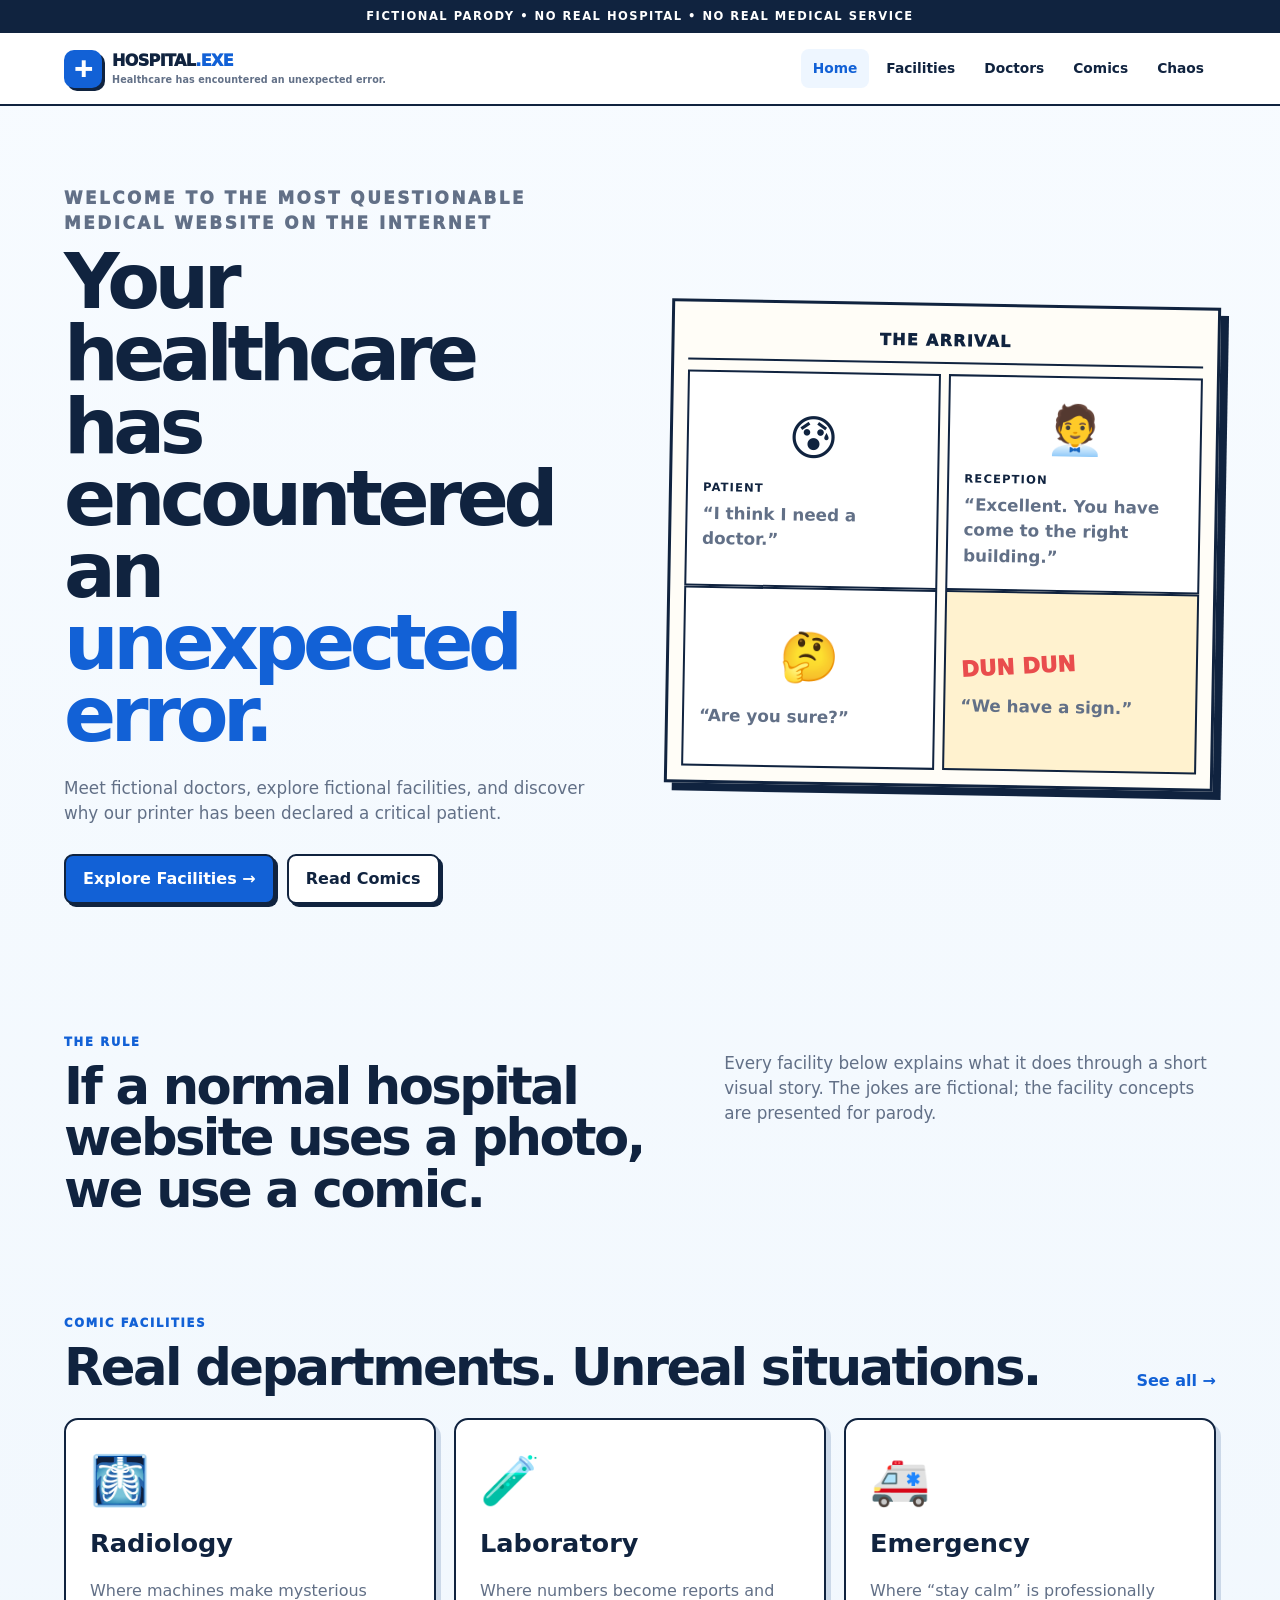
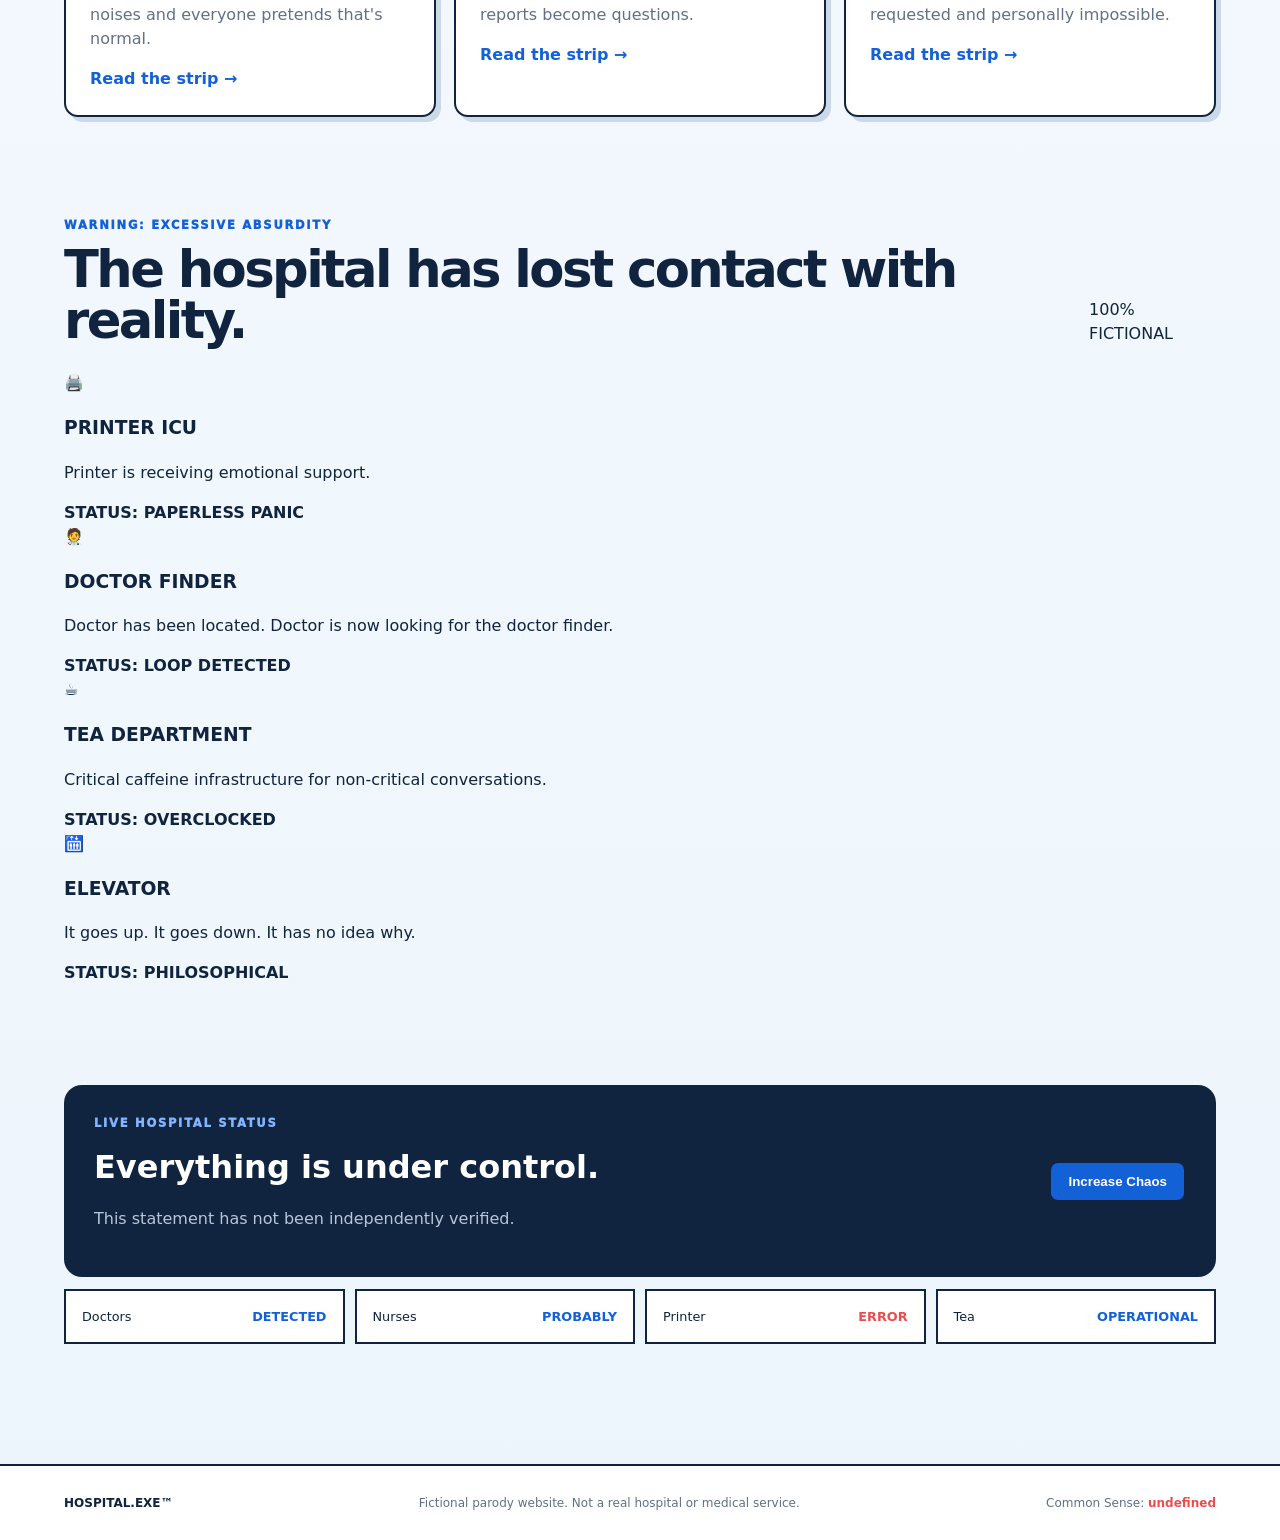
==== index.html @ ff02ebd9 "Make homepage more absurd" ====
<!doctype html>
<html lang="en">
<head>
  <meta charset="utf-8">
  <meta name="viewport" content="width=device-width,initial-scale=1">
  <title>HOSPITAL.EXE™ — Fictional Parody Hospital</title>
  <meta name="description" content="A fictional static hospital parody where facilities are explained through comic strips.">
  <link rel="stylesheet" href="css/style.css">
</head>
<body>
  <div class="top-alert">FICTIONAL PARODY • NO REAL HOSPITAL • NO REAL MEDICAL SERVICE</div>
  <header class="site-header">
    <a class="brand" href="index.html"><span class="brand-mark">+</span><span>HOSPITAL<span class="exe">.EXE</span><small>Healthcare has encountered an unexpected error.</small></span></a>
    <button class="menu-toggle" aria-label="Open menu">☰</button>
    <nav>
      <a class="active" href="index.html">Home</a>
      <a href="facilities.html">Facilities</a>
      <a href="doctors.html">Doctors</a>
      <a href="comics.html">Comics</a>
      <a href="#chaos">Chaos</a>
    </nav>
  </header>

  <main>
    <section class="hero">
      <div class="hero-copy">
        <p class="eyebrow">WELCOME TO THE MOST QUESTIONABLE MEDICAL WEBSITE ON THE INTERNET</p>
        <h1>Your healthcare has encountered an <em>unexpected error.</em></h1>
        <p>Meet fictional doctors, explore fictional facilities, and discover why our printer has been declared a critical patient.</p>
        <div class="hero-actions">
          <a class="button primary" href="facilities.html">Explore Facilities →</a>
          <a class="button" href="comics.html">Read Comics</a>
        </div>
      </div>
      <div class="hero-comic comic-paper">
        <div class="comic-caption">THE ARRIVAL</div>
        <div class="panel-row">
          <div class="panel"><div class="character patient">😰</div><strong>PATIENT</strong><p>“I think I need a doctor.”</p></div>
          <div class="panel"><div class="character receptionist">🧑‍💼</div><strong>RECEPTION</strong><p>“Excellent. You have come to the right building.”</p></div>
        </div>
        <div class="panel-row">
          <div class="panel"><div class="character patient">🤔</div><p>“Are you sure?”</p></div>
          <div class="panel punch"><div class="sound">DUN DUN</div><p>“We have a sign.”</p></div>
        </div>
      </div>
    </section>

    <section class="section intro">
      <div><p class="eyebrow">THE RULE</p><h2>If a normal hospital website uses a photo, we use a comic.</h2></div>
      <p>Every facility below explains what it does through a short visual story. The jokes are fictional; the facility concepts are presented for parody.</p>
    </section>

    <section class="section" id="facilities-preview">
      <div class="section-head"><div><p class="eyebrow">COMIC FACILITIES</p><h2>Real departments. Unreal situations.</h2></div><a href="facilities.html" class="text-link">See all →</a></div>
      <div class="card-grid">
        <a class="facility-card" href="facilities.html#radiology"><span class="facility-icon">🩻</span><h3>Radiology</h3><p>Where machines make mysterious noises and everyone pretends that's normal.</p><span class="mini-link">Read the strip →</span></a>
        <a class="facility-card" href="facilities.html#lab"><span class="facility-icon">🧪</span><h3>Laboratory</h3><p>Where numbers become reports and reports become questions.</p><span class="mini-link">Read the strip →</span></a>
        <a class="facility-card" href="facilities.html#emergency"><span class="facility-icon">🚑</span><h3>Emergency</h3><p>Where “stay calm” is professionally requested and personally impossible.</p><span class="mini-link">Read the strip →</span></a>
      </div>
    </section>

    <section class="section absurd-zone"><div class="section-head"><div><p class="eyebrow">WARNING: EXCESSIVE ABSURDITY</p><h2>The hospital has lost contact with reality.</h2></div><span class="sticker">100% FICTIONAL</span></div><div class="absurd-grid"><div class="absurd-card"><span class="giant">🖨️</span><h3>PRINTER ICU</h3><p>Printer is receiving emotional support.</p><b>STATUS: PAPERLESS PANIC</b></div><div class="absurd-card tilt"><span class="giant">🧑‍⚕️</span><h3>DOCTOR FINDER</h3><p>Doctor has been located. Doctor is now looking for the doctor finder.</p><b>STATUS: LOOP DETECTED</b></div><div class="absurd-card"><span class="giant">☕</span><h3>TEA DEPARTMENT</h3><p>Critical caffeine infrastructure for non-critical conversations.</p><b>STATUS: OVERCLOCKED</b></div><div class="absurd-card tilt"><span class="giant">🛗</span><h3>ELEVATOR</h3><p>It goes up. It goes down. It has no idea why.</p><b>STATUS: PHILOSOPHICAL</b></div></div></section><section class="section chaos-section" id="chaos">
      <div class="chaos-box">
        <div><p class="eyebrow">LIVE HOSPITAL STATUS</p><h2 id="status-title">Everything is under control.</h2><p id="status-message">This statement has not been independently verified.</p></div>
        <button class="button primary" id="chaos-button">Increase Chaos</button>
      </div>
      <div class="status-grid">
        <div><span>Doctors</span><b>DETECTED</b></div><div><span>Nurses</span><b>PROBABLY</b></div><div><span>Printer</span><b class="danger">ERROR</b></div><div><span>Tea</span><b>OPERATIONAL</b></div>
      </div>
    </section>
  </main>

  <footer><strong>HOSPITAL.EXE™</strong><span>Fictional parody website. Not a real hospital or medical service.</span><span>Common Sense: <b>undefined</b></span></footer>
  <script src="js/app.js"></script>
</body>
</html>
---- css/style.css ----
:root{--ink:#10233f;--blue:#1261d6;--pale:#eef6ff;--paper:#fffdf7;--red:#e94d4d;--line:#10233f;--muted:#627087;--shadow:8px 8px 0 #10233f}*{box-sizing:border-box}html{scroll-behavior:smooth}body{margin:0;color:var(--ink);font-family:Inter,ui-sans-serif,system-ui,-apple-system,BlinkMacSystemFont,"Segoe UI",sans-serif;background:linear-gradient(180deg,#f7fbff,#edf5fc);line-height:1.5}.top-alert{background:#10233f;color:#fff;text-align:center;padding:8px;font-size:.72rem;letter-spacing:.13em;font-weight:800}.site-header{position:sticky;top:0;z-index:20;display:flex;align-items:center;justify-content:space-between;gap:24px;padding:16px 5vw;background:rgba(255,255,255,.94);backdrop-filter:blur(14px);border-bottom:2px solid var(--line)}.brand{display:flex;gap:10px;align-items:center;color:inherit;text-decoration:none;font-weight:950;letter-spacing:-.04em}.brand-mark{display:grid;place-items:center;width:38px;height:38px;border-radius:10px;background:var(--blue);color:white;font-size:25px;box-shadow:3px 3px 0 var(--ink)}.brand .exe{color:var(--blue)}.brand small{display:block;color:var(--muted);font-size:.6rem;letter-spacing:.01em;font-weight:700}.site-header nav{display:flex;gap:5px}.site-header nav a{color:var(--ink);text-decoration:none;padding:9px 12px;border-radius:8px;font-size:.86rem;font-weight:800}.site-header nav a:hover,.site-header nav a.active{background:var(--pale);color:var(--blue)}.menu-toggle{display:none;background:none;border:0;font-size:24px}.hero,.section,.page-hero{width:min(1160px,90%);margin:auto}.hero{min-height:650px;display:grid;grid-template-columns:1fr 1fr;gap:55px;align-items:center;padding:80px 0}.eyebrow{margin:0 0 10px;color:var(--blue);font-size:.72rem;letter-spacing:.15em;font-weight:950}.hero h1,.page-hero h1{font-size:clamp(3rem,6vw,6rem);line-height:.94;letter-spacing:-.07em;margin:0 0 24px}.hero h1 em,.page-hero h1 em{font-style:normal;color:var(--blue)}.hero p,.page-hero>p{color:var(--muted);max-width:650px;font-size:1.05rem}.hero-actions{display:flex;gap:12px;flex-wrap:wrap;margin-top:28px}.button{display:inline-flex;align-items:center;justify-content:center;border:2px solid var(--line);background:#fff;color:var(--ink);text-decoration:none;padding:11px 17px;border-radius:9px;font-weight:900;cursor:pointer;box-shadow:3px 3px 0 var(--ink);transition:.15s}.button:hover{transform:translate(2px,2px);box-shadow:1px 1px 0 var(--ink)}.button.primary{background:var(--blue);color:#fff}.comic-paper{background:var(--paper);border:3px solid var(--line);padding:14px;box-shadow:var(--shadow);transform:rotate(1deg)}.comic-caption,.comic-title{font-weight:950;letter-spacing:.08em;text-transform:uppercase;text-align:center;padding:9px;border-bottom:2px solid var(--line);margin-bottom:10px}.panel-row,.comic-grid{display:grid;gap:8px}.panel-row{grid-template-columns:1fr 1fr}.comic-grid.four{grid-template-columns:repeat(4,1fr)}.panel{position:relative;min-height:180px;padding:15px;background:#fff;border:2px solid var(--line);display:flex;flex-direction:column;justify-content:center}.panel-no{position:absolute;top:6px;right:7px;font-size:.65rem;font-weight:900;color:var(--muted)}.panel .character{font-size:3rem;text-align:center;margin-bottom:7px}.panel strong{font-size:.72rem;letter-spacing:.1em}.panel p{margin:5px 0;font-weight:750}.panel.punch{background:#fff2cf}.sound{font-weight:1000;font-size:1.35rem;color:var(--red);transform:rotate(-4deg);margin:10px 0}.speech{margin-top:9px;padding:7px 10px;border:2px solid var(--line);border-radius:50%;background:#fff;font-weight:900}.intro{display:grid;grid-template-columns:1.2fr 1fr;gap:70px;padding:70px 0}.intro h2,.section-head h2{font-size:clamp(2rem,4vw,3.7rem);line-height:1;letter-spacing:-.05em;margin:0}.intro>p{color:var(--muted);font-size:1.05rem}.section{padding:50px 0}.section-head{display:flex;justify-content:space-between;align-items:end;margin-bottom:25px}.text-link,.mini-link{color:var(--blue);font-weight:900;text-decoration:none}.card-grid,.doctor-grid,.archive-grid{display:grid;grid-template-columns:repeat(3,1fr);gap:18px}.facility-card,.doctor-card,.archive-card{display:block;text-decoration:none;color:inherit;background:#fff;border:2px solid var(--line);border-radius:14px;padding:24px;box-shadow:5px 5px 0 #cbd8e8;transition:.2s}.facility-card:hover,.doctor-card:hover,.archive-card:hover{transform:translateY(-5px);box-shadow:7px 8px 0 #cbd8e8}.facility-icon{font-size:3rem}.facility-card h3{font-size:1.6rem;margin:8px 0}.facility-card p{color:var(--muted)}.chaos-section{padding-bottom:90px}.chaos-box{display:flex;justify-content:space-between;gap:20px;align-items:center;background:#10233f;color:#fff;border-radius:18px;padding:30px}.chaos-box .eyebrow{color:#82b4ff}.chaos-box h2{margin:0;font-size:2rem}.chaos-box p{color:#b7c6da}.status-grid{display:grid;grid-template-columns:repeat(4,1fr);margin-top:12px;gap:10px}.status-grid div{padding:16px;background:#fff;border:2px solid var(--line);display:flex;justify-content:space-between;gap:10px;font-size:.8rem}.status-grid b{color:var(--blue)}.status-grid .danger{color:var(--red)}.page-hero{padding:100px 0 70px}.comic-list{padding-top:0}.facility-strip{margin-bottom:75px}.strip-heading{display:flex;gap:18px;align-items:start;margin-bottom:18px}.strip-heading>span{font-size:3rem}.strip-heading h2{margin:0;font-size:2.5rem;letter-spacing:-.05em}.strip-heading p:last-child{color:var(--muted);margin-top:5px}.facility-note{margin-top:14px;color:var(--muted);font-size:.9rem}.facility-note span{color:var(--red);font-weight:900}.doctor-head{display:flex;gap:15px;align-items:center}.doctor-avatar{font-size:3.2rem}.doctor-card h2{margin:0}.doctor-card .doctor-head p:last-child{color:var(--muted);margin:3px 0}.mini-comic{margin:20px 0;padding:12px;background:var(--paper);border:2px solid var(--line);display:grid;gap:5px;font-size:.82rem}.mini-comic div{padding:8px;border-bottom:1px solid #ccd6e3}.mini-comic div:last-child{border:0;background:#fff2cf}.archive-card>span{font-weight:950;color:var(--blue)}.archive-card h2{margin:4px 0}.archive-card>p{color:var(--muted)}.mini-strip{background:var(--paper);border:2px solid var(--line);padding:14px;font-size:.82rem}.archive-card{display:block}.archive-grid{grid-template-columns:repeat(2,1fr)}footer{margin-top:30px;padding:28px 5vw;border-top:2px solid var(--line);display:flex;justify-content:space-between;gap:15px;flex-wrap:wrap;font-size:.75rem;color:var(--muted);background:#fff}footer strong{color:var(--ink)}footer b{color:var(--red)}@media(max-width:850px){.site-header nav{display:none}.menu-toggle{display:block}.site-header nav.open{display:flex;position:absolute;top:73px;left:0;right:0;background:#fff;padding:12px 5vw;border-bottom:2px solid var(--line);flex-direction:column}.hero{grid-template-columns:1fr;padding:55px 0}.hero-comic{order:-1}.intro{grid-template-columns:1fr;gap:20px}.card-grid,.doctor-grid{grid-template-columns:1fr}.comic-grid.four{grid-template-columns:1fr 1fr}.page-hero{padding:65px 0 45px}.chaos-box{flex-direction:column;align-items:flex-start}.status-grid{grid-template-columns:1fr 1fr}}@media(max-width:520px){.comic-grid.four,.panel-row,.archive-grid{grid-template-columns:1fr}.hero h1,.page-hero h1{font-size:3.1rem}.site-header{padding:12px 5vw}.brand small{display:none}.panel{min-height:145px}.status-grid{grid-template-columns:1fr}footer{flex-direction:column}}
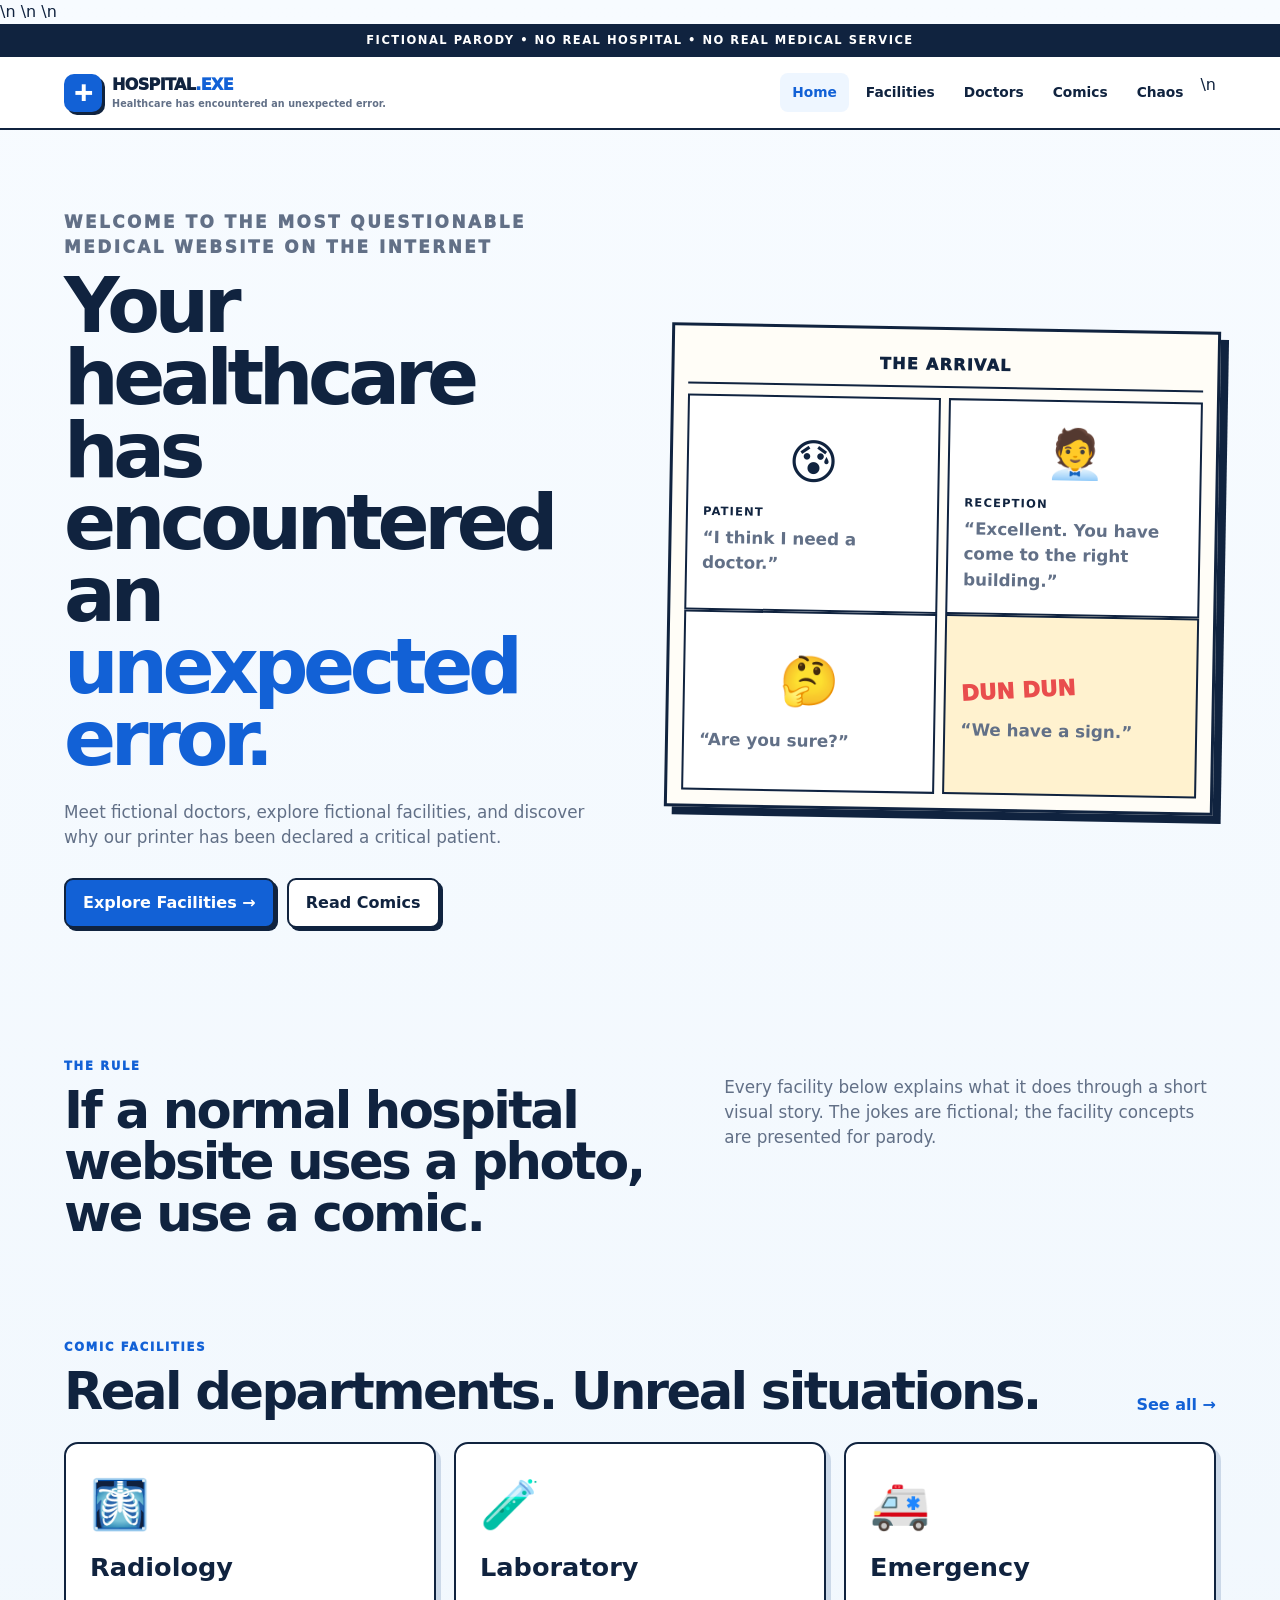
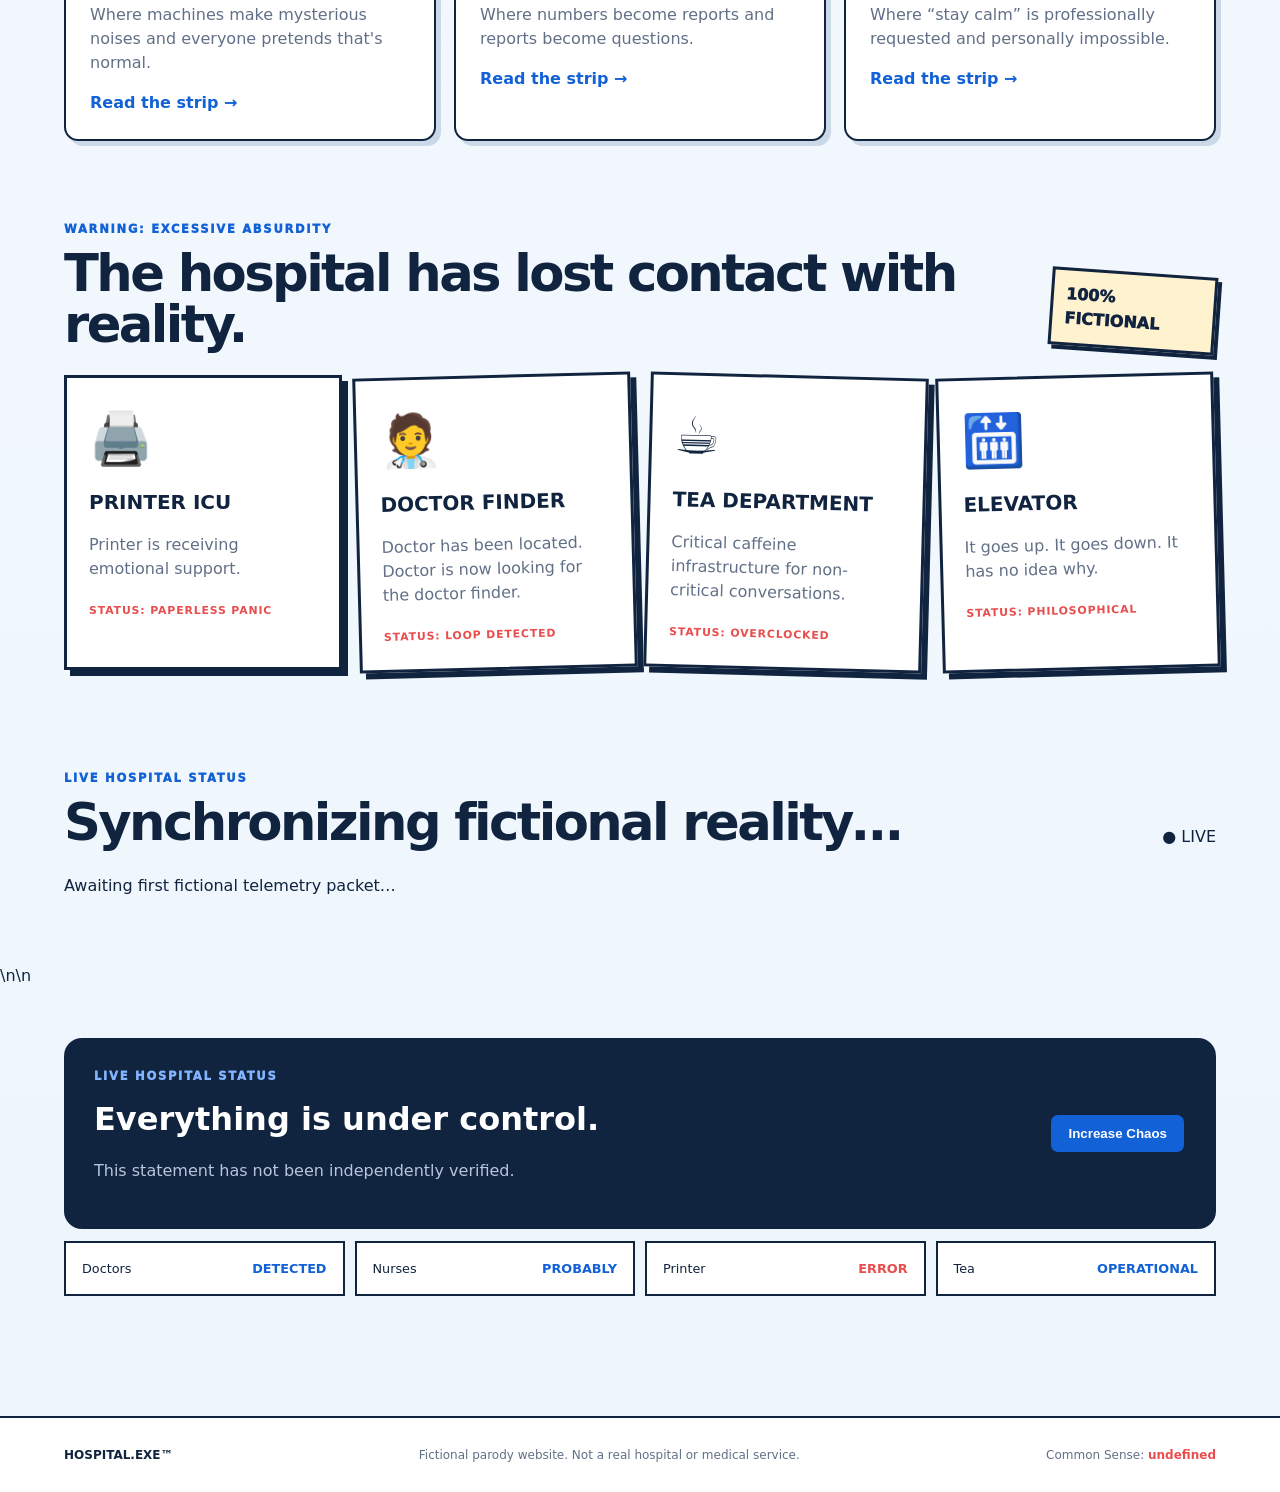
==== commit c1cb42a3: "Add live status dashboard and PWA install support" ====
--- a/index.html
+++ b/index.html
@@ -4,7 +4,7 @@
   <meta charset="utf-8">
   <meta name="viewport" content="width=device-width,initial-scale=1">
   <title>HOSPITAL.EXE™ — Fictional Parody Hospital</title>
-  <meta name="description" content="A fictional static hospital parody where facilities are explained through comic strips.">
+  <meta name="description" content="HOSPITAL.EXE™ — fictional parody hospital command center.">\n  <meta name="theme-color" content="#111111">\n  <link rel="manifest" href="manifest.webmanifest">\n  <link rel="apple-touch-icon" href="assets/icons/icon-192.png">
   <link rel="stylesheet" href="css/style.css">
 </head>
 <body>
@@ -17,7 +17,7 @@
       <a href="facilities.html">Facilities</a>
       <a href="doctors.html">Doctors</a>
       <a href="comics.html">Comics</a>
-      <a href="#chaos">Chaos</a>
+      <a href="#chaos">Chaos</a>\n      <button class="install-app" id="install-app" hidden>⬇ Install HOSPITAL.EXE</button>
     </nav>
   </header>
 
@@ -59,7 +59,7 @@
       </div>
     </section>
 
-    <section class="section absurd-zone"><div class="section-head"><div><p class="eyebrow">WARNING: EXCESSIVE ABSURDITY</p><h2>The hospital has lost contact with reality.</h2></div><span class="sticker">100% FICTIONAL</span></div><div class="absurd-grid"><div class="absurd-card"><span class="giant">🖨️</span><h3>PRINTER ICU</h3><p>Printer is receiving emotional support.</p><b>STATUS: PAPERLESS PANIC</b></div><div class="absurd-card tilt"><span class="giant">🧑‍⚕️</span><h3>DOCTOR FINDER</h3><p>Doctor has been located. Doctor is now looking for the doctor finder.</p><b>STATUS: LOOP DETECTED</b></div><div class="absurd-card"><span class="giant">☕</span><h3>TEA DEPARTMENT</h3><p>Critical caffeine infrastructure for non-critical conversations.</p><b>STATUS: OVERCLOCKED</b></div><div class="absurd-card tilt"><span class="giant">🛗</span><h3>ELEVATOR</h3><p>It goes up. It goes down. It has no idea why.</p><b>STATUS: PHILOSOPHICAL</b></div></div></section><section class="section chaos-section" id="chaos">
+    <section class="section absurd-zone"><div class="section-head"><div><p class="eyebrow">WARNING: EXCESSIVE ABSURDITY</p><h2>The hospital has lost contact with reality.</h2></div><span class="sticker">100% FICTIONAL</span></div><div class="absurd-grid"><div class="absurd-card"><span class="giant">🖨️</span><h3>PRINTER ICU</h3><p>Printer is receiving emotional support.</p><b>STATUS: PAPERLESS PANIC</b></div><div class="absurd-card tilt"><span class="giant">🧑‍⚕️</span><h3>DOCTOR FINDER</h3><p>Doctor has been located. Doctor is now looking for the doctor finder.</p><b>STATUS: LOOP DETECTED</b></div><div class="absurd-card"><span class="giant">☕</span><h3>TEA DEPARTMENT</h3><p>Critical caffeine infrastructure for non-critical conversations.</p><b>STATUS: OVERCLOCKED</b></div><div class="absurd-card tilt"><span class="giant">🛗</span><h3>ELEVATOR</h3><p>It goes up. It goes down. It has no idea why.</p><b>STATUS: PHILOSOPHICAL</b></div></div></section><section class="section live-status" id="live-status"><div class="section-head"><div><p class="eyebrow">LIVE HOSPITAL STATUS</p><h2 id="live-status-title">Synchronizing fictional reality…</h2></div><span class="live-dot">● LIVE</span></div><div class="live-status-grid" id="live-status-grid"></div><p class="status-timestamp" id="status-timestamp">Awaiting first fictional telemetry packet…</p></section>\n\n    <section class="section chaos-section" id="chaos">
       <div class="chaos-box">
         <div><p class="eyebrow">LIVE HOSPITAL STATUS</p><h2 id="status-title">Everything is under control.</h2><p id="status-message">This statement has not been independently verified.</p></div>
         <button class="button primary" id="chaos-button">Increase Chaos</button>
--- a/css/style.css
+++ b/css/style.css
@@ -1 +1,2 @@
-:root{--ink:#10233f;--blue:#1261d6;--pale:#eef6ff;--paper:#fffdf7;--red:#e94d4d;--line:#10233f;--muted:#627087;--shadow:8px 8px 0 #10233f}*{box-sizing:border-box}html{scroll-behavior:smooth}body{margin:0;color:var(--ink);font-family:Inter,ui-sans-serif,system-ui,-apple-system,BlinkMacSystemFont,"Segoe UI",sans-serif;background:linear-gradient(180deg,#f7fbff,#edf5fc);line-height:1.5}.top-alert{background:#10233f;color:#fff;text-align:center;padding:8px;font-size:.72rem;letter-spacing:.13em;font-weight:800}.site-header{position:sticky;top:0;z-index:20;display:flex;align-items:center;justify-content:space-between;gap:24px;padding:16px 5vw;background:rgba(255,255,255,.94);backdrop-filter:blur(14px);border-bottom:2px solid var(--line)}.brand{display:flex;gap:10px;align-items:center;color:inherit;text-decoration:none;font-weight:950;letter-spacing:-.04em}.brand-mark{display:grid;place-items:center;width:38px;height:38px;border-radius:10px;background:var(--blue);color:white;font-size:25px;box-shadow:3px 3px 0 var(--ink)}.brand .exe{color:var(--blue)}.brand small{display:block;color:var(--muted);font-size:.6rem;letter-spacing:.01em;font-weight:700}.site-header nav{display:flex;gap:5px}.site-header nav a{color:var(--ink);text-decoration:none;padding:9px 12px;border-radius:8px;font-size:.86rem;font-weight:800}.site-header nav a:hover,.site-header nav a.active{background:var(--pale);color:var(--blue)}.menu-toggle{display:none;background:none;border:0;font-size:24px}.hero,.section,.page-hero{width:min(1160px,90%);margin:auto}.hero{min-height:650px;display:grid;grid-template-columns:1fr 1fr;gap:55px;align-items:center;padding:80px 0}.eyebrow{margin:0 0 10px;color:var(--blue);font-size:.72rem;letter-spacing:.15em;font-weight:950}.hero h1,.page-hero h1{font-size:clamp(3rem,6vw,6rem);line-height:.94;letter-spacing:-.07em;margin:0 0 24px}.hero h1 em,.page-hero h1 em{font-style:normal;color:var(--blue)}.hero p,.page-hero>p{color:var(--muted);max-width:650px;font-size:1.05rem}.hero-actions{display:flex;gap:12px;flex-wrap:wrap;margin-top:28px}.button{display:inline-flex;align-items:center;justify-content:center;border:2px solid var(--line);background:#fff;color:var(--ink);text-decoration:none;padding:11px 17px;border-radius:9px;font-weight:900;cursor:pointer;box-shadow:3px 3px 0 var(--ink);transition:.15s}.button:hover{transform:translate(2px,2px);box-shadow:1px 1px 0 var(--ink)}.button.primary{background:var(--blue);color:#fff}.comic-paper{background:var(--paper);border:3px solid var(--line);padding:14px;box-shadow:var(--shadow);transform:rotate(1deg)}.comic-caption,.comic-title{font-weight:950;letter-spacing:.08em;text-transform:uppercase;text-align:center;padding:9px;border-bottom:2px solid var(--line);margin-bottom:10px}.panel-row,.comic-grid{display:grid;gap:8px}.panel-row{grid-template-columns:1fr 1fr}.comic-grid.four{grid-template-columns:repeat(4,1fr)}.panel{position:relative;min-height:180px;padding:15px;background:#fff;border:2px solid var(--line);display:flex;flex-direction:column;justify-content:center}.panel-no{position:absolute;top:6px;right:7px;font-size:.65rem;font-weight:900;color:var(--muted)}.panel .character{font-size:3rem;text-align:center;margin-bottom:7px}.panel strong{font-size:.72rem;letter-spacing:.1em}.panel p{margin:5px 0;font-weight:750}.panel.punch{background:#fff2cf}.sound{font-weight:1000;font-size:1.35rem;color:var(--red);transform:rotate(-4deg);margin:10px 0}.speech{margin-top:9px;padding:7px 10px;border:2px solid var(--line);border-radius:50%;background:#fff;font-weight:900}.intro{display:grid;grid-template-columns:1.2fr 1fr;gap:70px;padding:70px 0}.intro h2,.section-head h2{font-size:clamp(2rem,4vw,3.7rem);line-height:1;letter-spacing:-.05em;margin:0}.intro>p{color:var(--muted);font-size:1.05rem}.section{padding:50px 0}.section-head{display:flex;justify-content:space-between;align-items:end;margin-bottom:25px}.text-link,.mini-link{color:var(--blue);font-weight:900;text-decoration:none}.card-grid,.doctor-grid,.archive-grid{display:grid;grid-template-columns:repeat(3,1fr);gap:18px}.facility-card,.doctor-card,.archive-card{display:block;text-decoration:none;color:inherit;background:#fff;border:2px solid var(--line);border-radius:14px;padding:24px;box-shadow:5px 5px 0 #cbd8e8;transition:.2s}.facility-card:hover,.doctor-card:hover,.archive-card:hover{transform:translateY(-5px);box-shadow:7px 8px 0 #cbd8e8}.facility-icon{font-size:3rem}.facility-card h3{font-size:1.6rem;margin:8px 0}.facility-card p{color:var(--muted)}.chaos-section{padding-bottom:90px}.chaos-box{display:flex;justify-content:space-between;gap:20px;align-items:center;background:#10233f;color:#fff;border-radius:18px;padding:30px}.chaos-box .eyebrow{color:#82b4ff}.chaos-box h2{margin:0;font-size:2rem}.chaos-box p{color:#b7c6da}.status-grid{display:grid;grid-template-columns:repeat(4,1fr);margin-top:12px;gap:10px}.status-grid div{padding:16px;background:#fff;border:2px solid var(--line);display:flex;justify-content:space-between;gap:10px;font-size:.8rem}.status-grid b{color:var(--blue)}.status-grid .danger{color:var(--red)}.page-hero{padding:100px 0 70px}.comic-list{padding-top:0}.facility-strip{margin-bottom:75px}.strip-heading{display:flex;gap:18px;align-items:start;margin-bottom:18px}.strip-heading>span{font-size:3rem}.strip-heading h2{margin:0;font-size:2.5rem;letter-spacing:-.05em}.strip-heading p:last-child{color:var(--muted);margin-top:5px}.facility-note{margin-top:14px;color:var(--muted);font-size:.9rem}.facility-note span{color:var(--red);font-weight:900}.doctor-head{display:flex;gap:15px;align-items:center}.doctor-avatar{font-size:3.2rem}.doctor-card h2{margin:0}.doctor-card .doctor-head p:last-child{color:var(--muted);margin:3px 0}.mini-comic{margin:20px 0;padding:12px;background:var(--paper);border:2px solid var(--line);display:grid;gap:5px;font-size:.82rem}.mini-comic div{padding:8px;border-bottom:1px solid #ccd6e3}.mini-comic div:last-child{border:0;background:#fff2cf}.archive-card>span{font-weight:950;color:var(--blue)}.archive-card h2{margin:4px 0}.archive-card>p{color:var(--muted)}.mini-strip{background:var(--paper);border:2px solid var(--line);padding:14px;font-size:.82rem}.archive-card{display:block}.archive-grid{grid-template-columns:repeat(2,1fr)}footer{margin-top:30px;padding:28px 5vw;border-top:2px solid var(--line);display:flex;justify-content:space-between;gap:15px;flex-wrap:wrap;font-size:.75rem;color:var(--muted);background:#fff}footer strong{color:var(--ink)}footer b{color:var(--red)}@media(max-width:850px){.site-header nav{display:none}.menu-toggle{display:block}.site-header nav.open{display:flex;position:absolute;top:73px;left:0;right:0;background:#fff;padding:12px 5vw;border-bottom:2px solid var(--line);flex-direction:column}.hero{grid-template-columns:1fr;padding:55px 0}.hero-comic{order:-1}.intro{grid-template-columns:1fr;gap:20px}.card-grid,.doctor-grid{grid-template-columns:1fr}.comic-grid.four{grid-template-columns:1fr 1fr}.page-hero{padding:65px 0 45px}.chaos-box{flex-direction:column;align-items:flex-start}.status-grid{grid-template-columns:1fr 1fr}}@media(max-width:520px){.comic-grid.four,.panel-row,.archive-grid{grid-template-columns:1fr}.hero h1,.page-hero h1{font-size:3.1rem}.site-header{padding:12px 5vw}.brand small{display:none}.panel{min-height:145px}.status-grid{grid-template-columns:1fr}footer{flex-direction:column}}+:root{--ink:#10233f;--blue:#1261d6;--pale:#eef6ff;--paper:#fffdf7;--red:#e94d4d;--line:#10233f;--muted:#627087;--shadow:8px 8px 0 #10233f}*{box-sizing:border-box}html{scroll-behavior:smooth}body{margin:0;color:var(--ink);font-family:Inter,ui-sans-serif,system-ui,-apple-system,BlinkMacSystemFont,"Segoe UI",sans-serif;background:linear-gradient(180deg,#f7fbff,#edf5fc);line-height:1.5}.top-alert{background:#10233f;color:#fff;text-align:center;padding:8px;font-size:.72rem;letter-spacing:.13em;font-weight:800}.site-header{position:sticky;top:0;z-index:20;display:flex;align-items:center;justify-content:space-between;gap:24px;padding:16px 5vw;background:rgba(255,255,255,.94);backdrop-filter:blur(14px);border-bottom:2px solid var(--line)}.brand{display:flex;gap:10px;align-items:center;color:inherit;text-decoration:none;font-weight:950;letter-spacing:-.04em}.brand-mark{display:grid;place-items:center;width:38px;height:38px;border-radius:10px;background:var(--blue);color:white;font-size:25px;box-shadow:3px 3px 0 var(--ink)}.brand .exe{color:var(--blue)}.brand small{display:block;color:var(--muted);font-size:.6rem;letter-spacing:.01em;font-weight:700}.site-header nav{display:flex;gap:5px}.site-header nav a{color:var(--ink);text-decoration:none;padding:9px 12px;border-radius:8px;font-size:.86rem;font-weight:800}.site-header nav a:hover,.site-header nav a.active{background:var(--pale);color:var(--blue)}.menu-toggle{display:none;background:none;border:0;font-size:24px}.hero,.section,.page-hero{width:min(1160px,90%);margin:auto}.hero{min-height:650px;display:grid;grid-template-columns:1fr 1fr;gap:55px;align-items:center;padding:80px 0}.eyebrow{margin:0 0 10px;color:var(--blue);font-size:.72rem;letter-spacing:.15em;font-weight:950}.hero h1,.page-hero h1{font-size:clamp(3rem,6vw,6rem);line-height:.94;letter-spacing:-.07em;margin:0 0 24px}.hero h1 em,.page-hero h1 em{font-style:normal;color:var(--blue)}.hero p,.page-hero>p{color:var(--muted);max-width:650px;font-size:1.05rem}.hero-actions{display:flex;gap:12px;flex-wrap:wrap;margin-top:28px}.button{display:inline-flex;align-items:center;justify-content:center;border:2px solid var(--line);background:#fff;color:var(--ink);text-decoration:none;padding:11px 17px;border-radius:9px;font-weight:900;cursor:pointer;box-shadow:3px 3px 0 var(--ink);transition:.15s}.button:hover{transform:translate(2px,2px);box-shadow:1px 1px 0 var(--ink)}.button.primary{background:var(--blue);color:#fff}.comic-paper{background:var(--paper);border:3px solid var(--line);padding:14px;box-shadow:var(--shadow);transform:rotate(1deg)}.comic-caption,.comic-title{font-weight:950;letter-spacing:.08em;text-transform:uppercase;text-align:center;padding:9px;border-bottom:2px solid var(--line);margin-bottom:10px}.panel-row,.comic-grid{display:grid;gap:8px}.panel-row{grid-template-columns:1fr 1fr}.comic-grid.four{grid-template-columns:repeat(4,1fr)}.panel{position:relative;min-height:180px;padding:15px;background:#fff;border:2px solid var(--line);display:flex;flex-direction:column;justify-content:center}.panel-no{position:absolute;top:6px;right:7px;font-size:.65rem;font-weight:900;color:var(--muted)}.panel .character{font-size:3rem;text-align:center;margin-bottom:7px}.panel strong{font-size:.72rem;letter-spacing:.1em}.panel p{margin:5px 0;font-weight:750}.panel.punch{background:#fff2cf}.sound{font-weight:1000;font-size:1.35rem;color:var(--red);transform:rotate(-4deg);margin:10px 0}.speech{margin-top:9px;padding:7px 10px;border:2px solid var(--line);border-radius:50%;background:#fff;font-weight:900}.intro{display:grid;grid-template-columns:1.2fr 1fr;gap:70px;padding:70px 0}.intro h2,.section-head h2{font-size:clamp(2rem,4vw,3.7rem);line-height:1;letter-spacing:-.05em;margin:0}.intro>p{color:var(--muted);font-size:1.05rem}.section{padding:50px 0}.section-head{display:flex;justify-content:space-between;align-items:end;margin-bottom:25px}.text-link,.mini-link{color:var(--blue);font-weight:900;text-decoration:none}.card-grid,.doctor-grid,.archive-grid{display:grid;grid-template-columns:repeat(3,1fr);gap:18px}.facility-card,.doctor-card,.archive-card{display:block;text-decoration:none;color:inherit;background:#fff;border:2px solid var(--line);border-radius:14px;padding:24px;box-shadow:5px 5px 0 #cbd8e8;transition:.2s}.facility-card:hover,.doctor-card:hover,.archive-card:hover{transform:translateY(-5px);box-shadow:7px 8px 0 #cbd8e8}.facility-icon{font-size:3rem}.facility-card h3{font-size:1.6rem;margin:8px 0}.facility-card p{color:var(--muted)}.chaos-section{padding-bottom:90px}.chaos-box{display:flex;justify-content:space-between;gap:20px;align-items:center;background:#10233f;color:#fff;border-radius:18px;padding:30px}.chaos-box .eyebrow{color:#82b4ff}.chaos-box h2{margin:0;font-size:2rem}.chaos-box p{color:#b7c6da}.status-grid{display:grid;grid-template-columns:repeat(4,1fr);margin-top:12px;gap:10px}.status-grid div{padding:16px;background:#fff;border:2px solid var(--line);display:flex;justify-content:space-between;gap:10px;font-size:.8rem}.status-grid b{color:var(--blue)}.status-grid .danger{color:var(--red)}.page-hero{padding:100px 0 70px}.comic-list{padding-top:0}.facility-strip{margin-bottom:75px}.strip-heading{display:flex;gap:18px;align-items:start;margin-bottom:18px}.strip-heading>span{font-size:3rem}.strip-heading h2{margin:0;font-size:2.5rem;letter-spacing:-.05em}.strip-heading p:last-child{color:var(--muted);margin-top:5px}.facility-note{margin-top:14px;color:var(--muted);font-size:.9rem}.facility-note span{color:var(--red);font-weight:900}.doctor-head{display:flex;gap:15px;align-items:center}.doctor-avatar{font-size:3.2rem}.doctor-card h2{margin:0}.doctor-card .doctor-head p:last-child{color:var(--muted);margin:3px 0}.mini-comic{margin:20px 0;padding:12px;background:var(--paper);border:2px solid var(--line);display:grid;gap:5px;font-size:.82rem}.mini-comic div{padding:8px;border-bottom:1px solid #ccd6e3}.mini-comic div:last-child{border:0;background:#fff2cf}.archive-card>span{font-weight:950;color:var(--blue)}.archive-card h2{margin:4px 0}.archive-card>p{color:var(--muted)}.mini-strip{background:var(--paper);border:2px solid var(--line);padding:14px;font-size:.82rem}.archive-card{display:block}.archive-grid{grid-template-columns:repeat(2,1fr)}footer{margin-top:30px;padding:28px 5vw;border-top:2px solid var(--line);display:flex;justify-content:space-between;gap:15px;flex-wrap:wrap;font-size:.75rem;color:var(--muted);background:#fff}footer strong{color:var(--ink)}footer b{color:var(--red)}@media(max-width:850px){.site-header nav{display:none}.menu-toggle{display:block}.site-header nav.open{display:flex;position:absolute;top:73px;left:0;right:0;background:#fff;padding:12px 5vw;border-bottom:2px solid var(--line);flex-direction:column}.hero{grid-template-columns:1fr;padding:55px 0}.hero-comic{order:-1}.intro{grid-template-columns:1fr;gap:20px}.card-grid,.doctor-grid{grid-template-columns:1fr}.comic-grid.four{grid-template-columns:1fr 1fr}.page-hero{padding:65px 0 45px}.chaos-box{flex-direction:column;align-items:flex-start}.status-grid{grid-template-columns:1fr 1fr}}@media(max-width:520px){.comic-grid.four,.panel-row,.archive-grid{grid-template-columns:1fr}.hero h1,.page-hero h1{font-size:3.1rem}.site-header{padding:12px 5vw}.brand small{display:none}.panel{min-height:145px}.status-grid{grid-template-columns:1fr}footer{flex-direction:column}}.warning-tape{border:3px dashed var(--red);background:#fff2cf;padding:12px 16px;font-weight:1000;letter-spacing:.08em;transform:rotate(-1deg);box-shadow:5px 5px 0 var(--ink)}.facility-intro{padding-top:0}.absurd-zone{padding-top:30px}.sticker{display:inline-block;border:3px solid var(--ink);background:#fff2cf;padding:12px;font-weight:1000;transform:rotate(4deg);box-shadow:4px 4px 0 var(--ink)}.absurd-grid{display:grid;grid-template-columns:repeat(4,1fr);gap:14px}.absurd-card{background:#fff;border:3px solid var(--ink);padding:22px;box-shadow:6px 6px 0 var(--ink);min-height:240px}.absurd-card.tilt{transform:rotate(-1.5deg)}.absurd-card:nth-child(3){transform:rotate(1.5deg)}.giant{font-size:3.2rem}.absurd-card h3{margin:10px 0 5px;font-size:1.25rem}.absurd-card p{color:var(--muted)}.absurd-card b{font-size:.68rem;color:var(--red);letter-spacing:.08em}.archive-card.mega{grid-column:1/-1;background:#10233f;color:#fff}.archive-card.mega>span,.archive-card.mega>p{color:#a9caff}.archive-card.mega .mini-strip{color:var(--ink)}@media(max-width:850px){.absurd-grid{grid-template-columns:1fr 1fr}}@media(max-width:520px){.absurd-grid{grid-template-columns:1fr}.sticker{display:none}}
+.command-center{padding-top:20px}.control-grid{display:grid;grid-template-columns:repeat(4,1fr);gap:14px}.control-tile{text-align:left;border:3px solid var(--ink);background:#fff;padding:20px;min-height:180px;box-shadow:5px 5px 0 var(--ink);cursor:pointer;transition:.15s}.control-tile:hover{transform:translate(3px,3px);box-shadow:2px 2px 0 var(--ink)}.control-tile span{display:block;font-size:2.5rem;margin-bottom:14px}.control-tile b{display:block;font-size:1.05rem}.control-tile small{display:block;color:var(--muted);margin-top:7px;line-height:1.35}.queue-console{margin-top:18px;background:#101820;color:#dfffd8;border:3px solid var(--ink);padding:22px;box-shadow:7px 7px 0 var(--ink);font-family:ui-monospace,SFMono-Regular,Consolas,monospace}.console-label{display:block;color:#8fb9ff;font-size:.7rem;letter-spacing:.15em}.queue-console strong{display:block;font-size:2rem;margin:7px 0}.queue-meter{height:14px;background:#25313b;border:2px solid #dfffd8;overflow:hidden}.queue-meter i{display:block;height:100%;width:17%;background:#dfffd8;transition:width .4s}.queue-console p{margin-bottom:0;color:#b8c8b3}.incident-log{border:3px solid var(--ink);background:var(--paper);padding:8px;margin-bottom:18px;box-shadow:6px 6px 0 var(--ink)}.incident-log div{padding:13px;border-bottom:1px dashed #9ba9b9;font-family:ui-monospace,SFMono-Regular,Consolas,monospace;font-size:.82rem}.incident-log div:last-child{border-bottom:0}@media(max-width:850px){.control-grid{grid-template-columns:1fr 1fr}}@media(max-width:520px){.control-grid{grid-template-columns:1fr}.queue-console strong{font-size:1.5rem}}
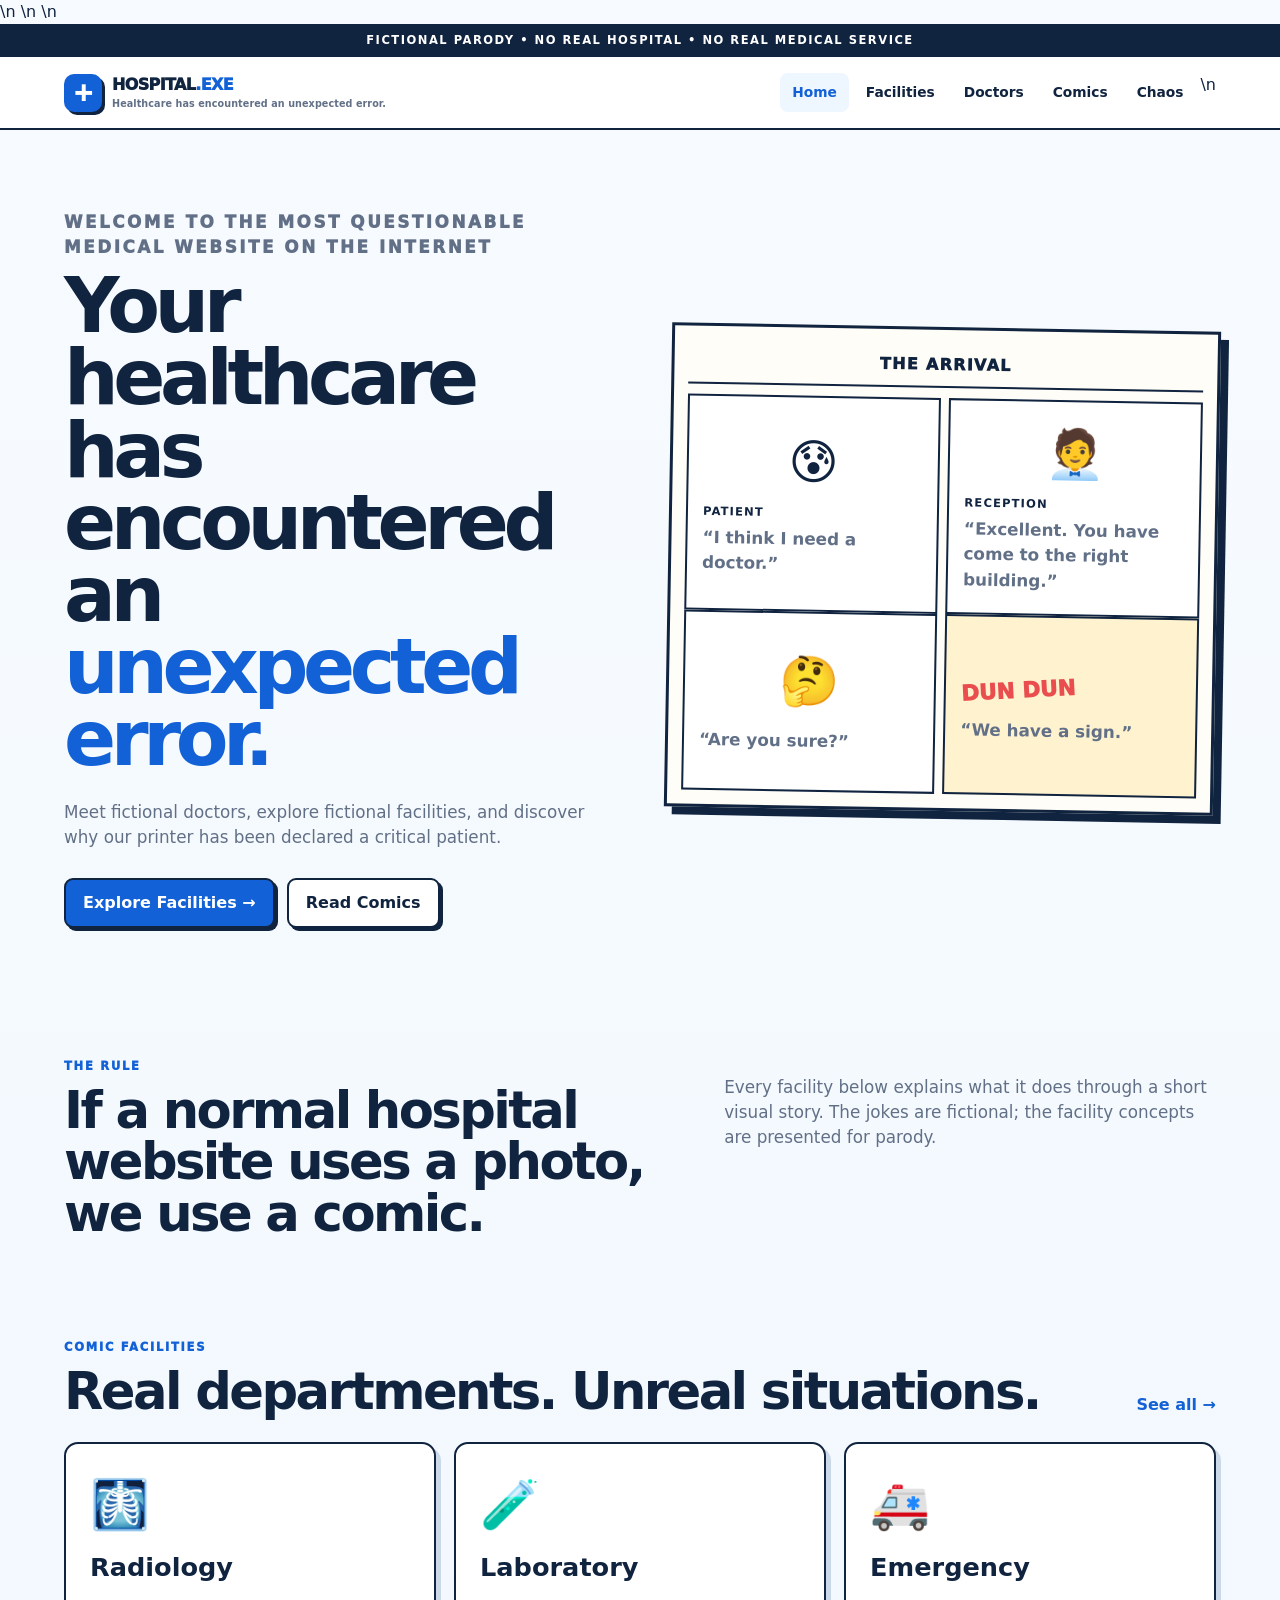
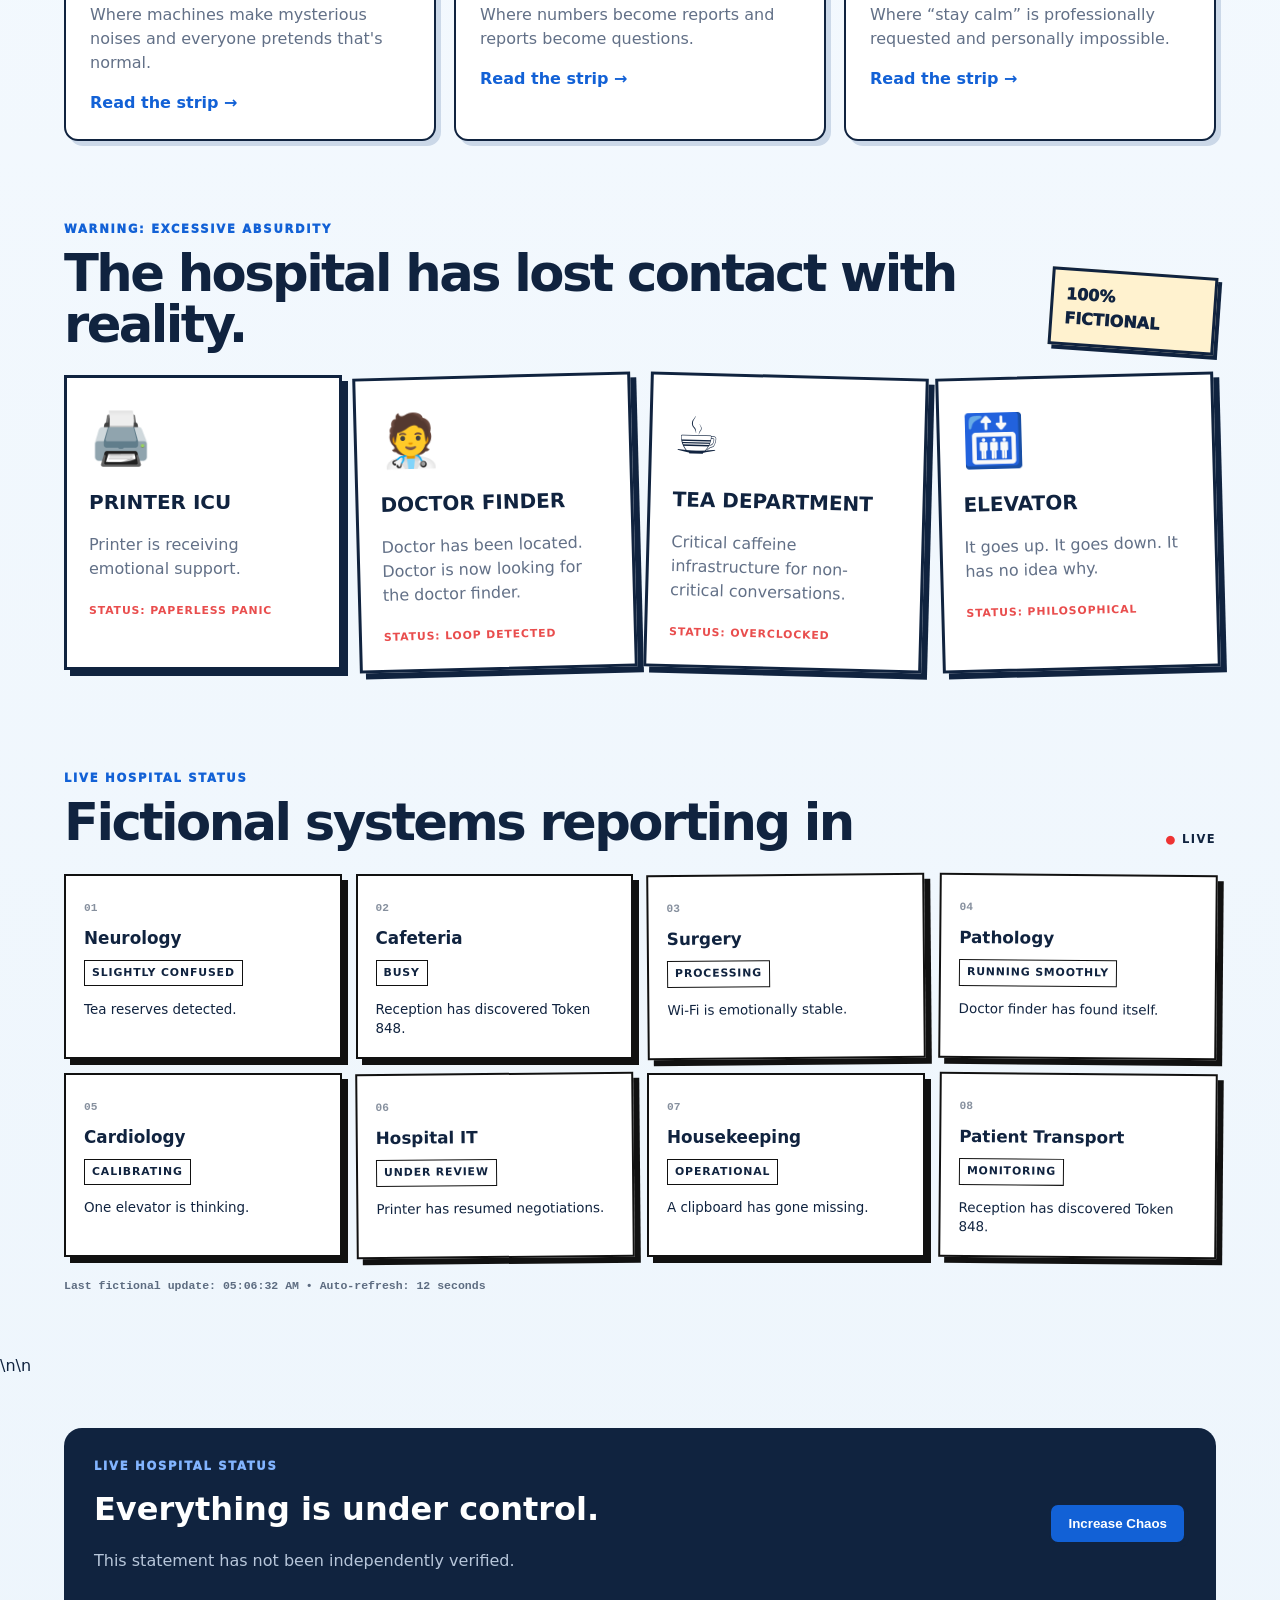
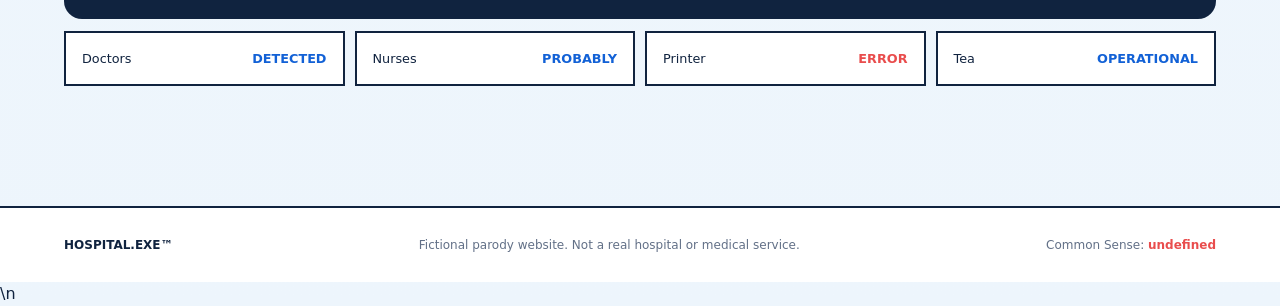
==== commit 0228b7eb: "Add graceful no-script fallback" ====
--- a/index.html
+++ b/index.html
@@ -72,5 +72,5 @@
 
   <footer><strong>HOSPITAL.EXE™</strong><span>Fictional parody website. Not a real hospital or medical service.</span><span>Common Sense: <b>undefined</b></span></footer>
   <script src="js/app.js"></script>
-</body>
+<noscript><div class="top-alert">JavaScript is required for LIVE fictional status and PWA features.</div></noscript>\n</body>
 </html>
--- a/css/style.css
+++ b/css/style.css
@@ -1,2 +1,4 @@
 :root{--ink:#10233f;--blue:#1261d6;--pale:#eef6ff;--paper:#fffdf7;--red:#e94d4d;--line:#10233f;--muted:#627087;--shadow:8px 8px 0 #10233f}*{box-sizing:border-box}html{scroll-behavior:smooth}body{margin:0;color:var(--ink);font-family:Inter,ui-sans-serif,system-ui,-apple-system,BlinkMacSystemFont,"Segoe UI",sans-serif;background:linear-gradient(180deg,#f7fbff,#edf5fc);line-height:1.5}.top-alert{background:#10233f;color:#fff;text-align:center;padding:8px;font-size:.72rem;letter-spacing:.13em;font-weight:800}.site-header{position:sticky;top:0;z-index:20;display:flex;align-items:center;justify-content:space-between;gap:24px;padding:16px 5vw;background:rgba(255,255,255,.94);backdrop-filter:blur(14px);border-bottom:2px solid var(--line)}.brand{display:flex;gap:10px;align-items:center;color:inherit;text-decoration:none;font-weight:950;letter-spacing:-.04em}.brand-mark{display:grid;place-items:center;width:38px;height:38px;border-radius:10px;background:var(--blue);color:white;font-size:25px;box-shadow:3px 3px 0 var(--ink)}.brand .exe{color:var(--blue)}.brand small{display:block;color:var(--muted);font-size:.6rem;letter-spacing:.01em;font-weight:700}.site-header nav{display:flex;gap:5px}.site-header nav a{color:var(--ink);text-decoration:none;padding:9px 12px;border-radius:8px;font-size:.86rem;font-weight:800}.site-header nav a:hover,.site-header nav a.active{background:var(--pale);color:var(--blue)}.menu-toggle{display:none;background:none;border:0;font-size:24px}.hero,.section,.page-hero{width:min(1160px,90%);margin:auto}.hero{min-height:650px;display:grid;grid-template-columns:1fr 1fr;gap:55px;align-items:center;padding:80px 0}.eyebrow{margin:0 0 10px;color:var(--blue);font-size:.72rem;letter-spacing:.15em;font-weight:950}.hero h1,.page-hero h1{font-size:clamp(3rem,6vw,6rem);line-height:.94;letter-spacing:-.07em;margin:0 0 24px}.hero h1 em,.page-hero h1 em{font-style:normal;color:var(--blue)}.hero p,.page-hero>p{color:var(--muted);max-width:650px;font-size:1.05rem}.hero-actions{display:flex;gap:12px;flex-wrap:wrap;margin-top:28px}.button{display:inline-flex;align-items:center;justify-content:center;border:2px solid var(--line);background:#fff;color:var(--ink);text-decoration:none;padding:11px 17px;border-radius:9px;font-weight:900;cursor:pointer;box-shadow:3px 3px 0 var(--ink);transition:.15s}.button:hover{transform:translate(2px,2px);box-shadow:1px 1px 0 var(--ink)}.button.primary{background:var(--blue);color:#fff}.comic-paper{background:var(--paper);border:3px solid var(--line);padding:14px;box-shadow:var(--shadow);transform:rotate(1deg)}.comic-caption,.comic-title{font-weight:950;letter-spacing:.08em;text-transform:uppercase;text-align:center;padding:9px;border-bottom:2px solid var(--line);margin-bottom:10px}.panel-row,.comic-grid{display:grid;gap:8px}.panel-row{grid-template-columns:1fr 1fr}.comic-grid.four{grid-template-columns:repeat(4,1fr)}.panel{position:relative;min-height:180px;padding:15px;background:#fff;border:2px solid var(--line);display:flex;flex-direction:column;justify-content:center}.panel-no{position:absolute;top:6px;right:7px;font-size:.65rem;font-weight:900;color:var(--muted)}.panel .character{font-size:3rem;text-align:center;margin-bottom:7px}.panel strong{font-size:.72rem;letter-spacing:.1em}.panel p{margin:5px 0;font-weight:750}.panel.punch{background:#fff2cf}.sound{font-weight:1000;font-size:1.35rem;color:var(--red);transform:rotate(-4deg);margin:10px 0}.speech{margin-top:9px;padding:7px 10px;border:2px solid var(--line);border-radius:50%;background:#fff;font-weight:900}.intro{display:grid;grid-template-columns:1.2fr 1fr;gap:70px;padding:70px 0}.intro h2,.section-head h2{font-size:clamp(2rem,4vw,3.7rem);line-height:1;letter-spacing:-.05em;margin:0}.intro>p{color:var(--muted);font-size:1.05rem}.section{padding:50px 0}.section-head{display:flex;justify-content:space-between;align-items:end;margin-bottom:25px}.text-link,.mini-link{color:var(--blue);font-weight:900;text-decoration:none}.card-grid,.doctor-grid,.archive-grid{display:grid;grid-template-columns:repeat(3,1fr);gap:18px}.facility-card,.doctor-card,.archive-card{display:block;text-decoration:none;color:inherit;background:#fff;border:2px solid var(--line);border-radius:14px;padding:24px;box-shadow:5px 5px 0 #cbd8e8;transition:.2s}.facility-card:hover,.doctor-card:hover,.archive-card:hover{transform:translateY(-5px);box-shadow:7px 8px 0 #cbd8e8}.facility-icon{font-size:3rem}.facility-card h3{font-size:1.6rem;margin:8px 0}.facility-card p{color:var(--muted)}.chaos-section{padding-bottom:90px}.chaos-box{display:flex;justify-content:space-between;gap:20px;align-items:center;background:#10233f;color:#fff;border-radius:18px;padding:30px}.chaos-box .eyebrow{color:#82b4ff}.chaos-box h2{margin:0;font-size:2rem}.chaos-box p{color:#b7c6da}.status-grid{display:grid;grid-template-columns:repeat(4,1fr);margin-top:12px;gap:10px}.status-grid div{padding:16px;background:#fff;border:2px solid var(--line);display:flex;justify-content:space-between;gap:10px;font-size:.8rem}.status-grid b{color:var(--blue)}.status-grid .danger{color:var(--red)}.page-hero{padding:100px 0 70px}.comic-list{padding-top:0}.facility-strip{margin-bottom:75px}.strip-heading{display:flex;gap:18px;align-items:start;margin-bottom:18px}.strip-heading>span{font-size:3rem}.strip-heading h2{margin:0;font-size:2.5rem;letter-spacing:-.05em}.strip-heading p:last-child{color:var(--muted);margin-top:5px}.facility-note{margin-top:14px;color:var(--muted);font-size:.9rem}.facility-note span{color:var(--red);font-weight:900}.doctor-head{display:flex;gap:15px;align-items:center}.doctor-avatar{font-size:3.2rem}.doctor-card h2{margin:0}.doctor-card .doctor-head p:last-child{color:var(--muted);margin:3px 0}.mini-comic{margin:20px 0;padding:12px;background:var(--paper);border:2px solid var(--line);display:grid;gap:5px;font-size:.82rem}.mini-comic div{padding:8px;border-bottom:1px solid #ccd6e3}.mini-comic div:last-child{border:0;background:#fff2cf}.archive-card>span{font-weight:950;color:var(--blue)}.archive-card h2{margin:4px 0}.archive-card>p{color:var(--muted)}.mini-strip{background:var(--paper);border:2px solid var(--line);padding:14px;font-size:.82rem}.archive-card{display:block}.archive-grid{grid-template-columns:repeat(2,1fr)}footer{margin-top:30px;padding:28px 5vw;border-top:2px solid var(--line);display:flex;justify-content:space-between;gap:15px;flex-wrap:wrap;font-size:.75rem;color:var(--muted);background:#fff}footer strong{color:var(--ink)}footer b{color:var(--red)}@media(max-width:850px){.site-header nav{display:none}.menu-toggle{display:block}.site-header nav.open{display:flex;position:absolute;top:73px;left:0;right:0;background:#fff;padding:12px 5vw;border-bottom:2px solid var(--line);flex-direction:column}.hero{grid-template-columns:1fr;padding:55px 0}.hero-comic{order:-1}.intro{grid-template-columns:1fr;gap:20px}.card-grid,.doctor-grid{grid-template-columns:1fr}.comic-grid.four{grid-template-columns:1fr 1fr}.page-hero{padding:65px 0 45px}.chaos-box{flex-direction:column;align-items:flex-start}.status-grid{grid-template-columns:1fr 1fr}}@media(max-width:520px){.comic-grid.four,.panel-row,.archive-grid{grid-template-columns:1fr}.hero h1,.page-hero h1{font-size:3.1rem}.site-header{padding:12px 5vw}.brand small{display:none}.panel{min-height:145px}.status-grid{grid-template-columns:1fr}footer{flex-direction:column}}.warning-tape{border:3px dashed var(--red);background:#fff2cf;padding:12px 16px;font-weight:1000;letter-spacing:.08em;transform:rotate(-1deg);box-shadow:5px 5px 0 var(--ink)}.facility-intro{padding-top:0}.absurd-zone{padding-top:30px}.sticker{display:inline-block;border:3px solid var(--ink);background:#fff2cf;padding:12px;font-weight:1000;transform:rotate(4deg);box-shadow:4px 4px 0 var(--ink)}.absurd-grid{display:grid;grid-template-columns:repeat(4,1fr);gap:14px}.absurd-card{background:#fff;border:3px solid var(--ink);padding:22px;box-shadow:6px 6px 0 var(--ink);min-height:240px}.absurd-card.tilt{transform:rotate(-1.5deg)}.absurd-card:nth-child(3){transform:rotate(1.5deg)}.giant{font-size:3.2rem}.absurd-card h3{margin:10px 0 5px;font-size:1.25rem}.absurd-card p{color:var(--muted)}.absurd-card b{font-size:.68rem;color:var(--red);letter-spacing:.08em}.archive-card.mega{grid-column:1/-1;background:#10233f;color:#fff}.archive-card.mega>span,.archive-card.mega>p{color:#a9caff}.archive-card.mega .mini-strip{color:var(--ink)}@media(max-width:850px){.absurd-grid{grid-template-columns:1fr 1fr}}@media(max-width:520px){.absurd-grid{grid-template-columns:1fr}.sticker{display:none}}
 .command-center{padding-top:20px}.control-grid{display:grid;grid-template-columns:repeat(4,1fr);gap:14px}.control-tile{text-align:left;border:3px solid var(--ink);background:#fff;padding:20px;min-height:180px;box-shadow:5px 5px 0 var(--ink);cursor:pointer;transition:.15s}.control-tile:hover{transform:translate(3px,3px);box-shadow:2px 2px 0 var(--ink)}.control-tile span{display:block;font-size:2.5rem;margin-bottom:14px}.control-tile b{display:block;font-size:1.05rem}.control-tile small{display:block;color:var(--muted);margin-top:7px;line-height:1.35}.queue-console{margin-top:18px;background:#101820;color:#dfffd8;border:3px solid var(--ink);padding:22px;box-shadow:7px 7px 0 var(--ink);font-family:ui-monospace,SFMono-Regular,Consolas,monospace}.console-label{display:block;color:#8fb9ff;font-size:.7rem;letter-spacing:.15em}.queue-console strong{display:block;font-size:2rem;margin:7px 0}.queue-meter{height:14px;background:#25313b;border:2px solid #dfffd8;overflow:hidden}.queue-meter i{display:block;height:100%;width:17%;background:#dfffd8;transition:width .4s}.queue-console p{margin-bottom:0;color:#b8c8b3}.incident-log{border:3px solid var(--ink);background:var(--paper);padding:8px;margin-bottom:18px;box-shadow:6px 6px 0 var(--ink)}.incident-log div{padding:13px;border-bottom:1px dashed #9ba9b9;font-family:ui-monospace,SFMono-Regular,Consolas,monospace;font-size:.82rem}.incident-log div:last-child{border-bottom:0}@media(max-width:850px){.control-grid{grid-template-columns:1fr 1fr}}@media(max-width:520px){.control-grid{grid-template-columns:1fr}.queue-console strong{font-size:1.5rem}}
+
+.live-status{position:relative}.live-dot{font-size:.72rem;font-weight:900;letter-spacing:.12em}.live-dot::first-letter{color:#e33}.live-status-grid{display:grid;grid-template-columns:repeat(4,minmax(0,1fr));gap:14px}.live-card{position:relative;border:2px solid #111;background:#fff;padding:18px;min-height:145px;box-shadow:6px 6px 0 #111}.live-card:nth-child(3n){transform:rotate(-.5deg)}.live-card:nth-child(4n){transform:rotate(.5deg)}.live-number{font:900 .7rem monospace;opacity:.5}.live-card strong{display:block;font-size:1.05rem;margin:8px 0}.live-card b{display:inline-block;font-size:.68rem;letter-spacing:.08em;border:1px solid #111;padding:4px 7px}.live-card p{font-size:.84rem;line-height:1.45;margin-bottom:0}.status-timestamp{font:700 .72rem monospace;opacity:.65;margin-top:22px}.install-app{border:2px solid #111;background:#fff;padding:8px 11px;font:800 .72rem inherit;cursor:pointer}.install-app:hover{transform:translateY(-1px)}@media(max-width:900px){.live-status-grid{grid-template-columns:repeat(2,minmax(0,1fr))}}@media(max-width:560px){.live-status-grid{grid-template-columns:1fr}.live-card{min-height:auto}.install-app{width:100%;margin-top:8px}}
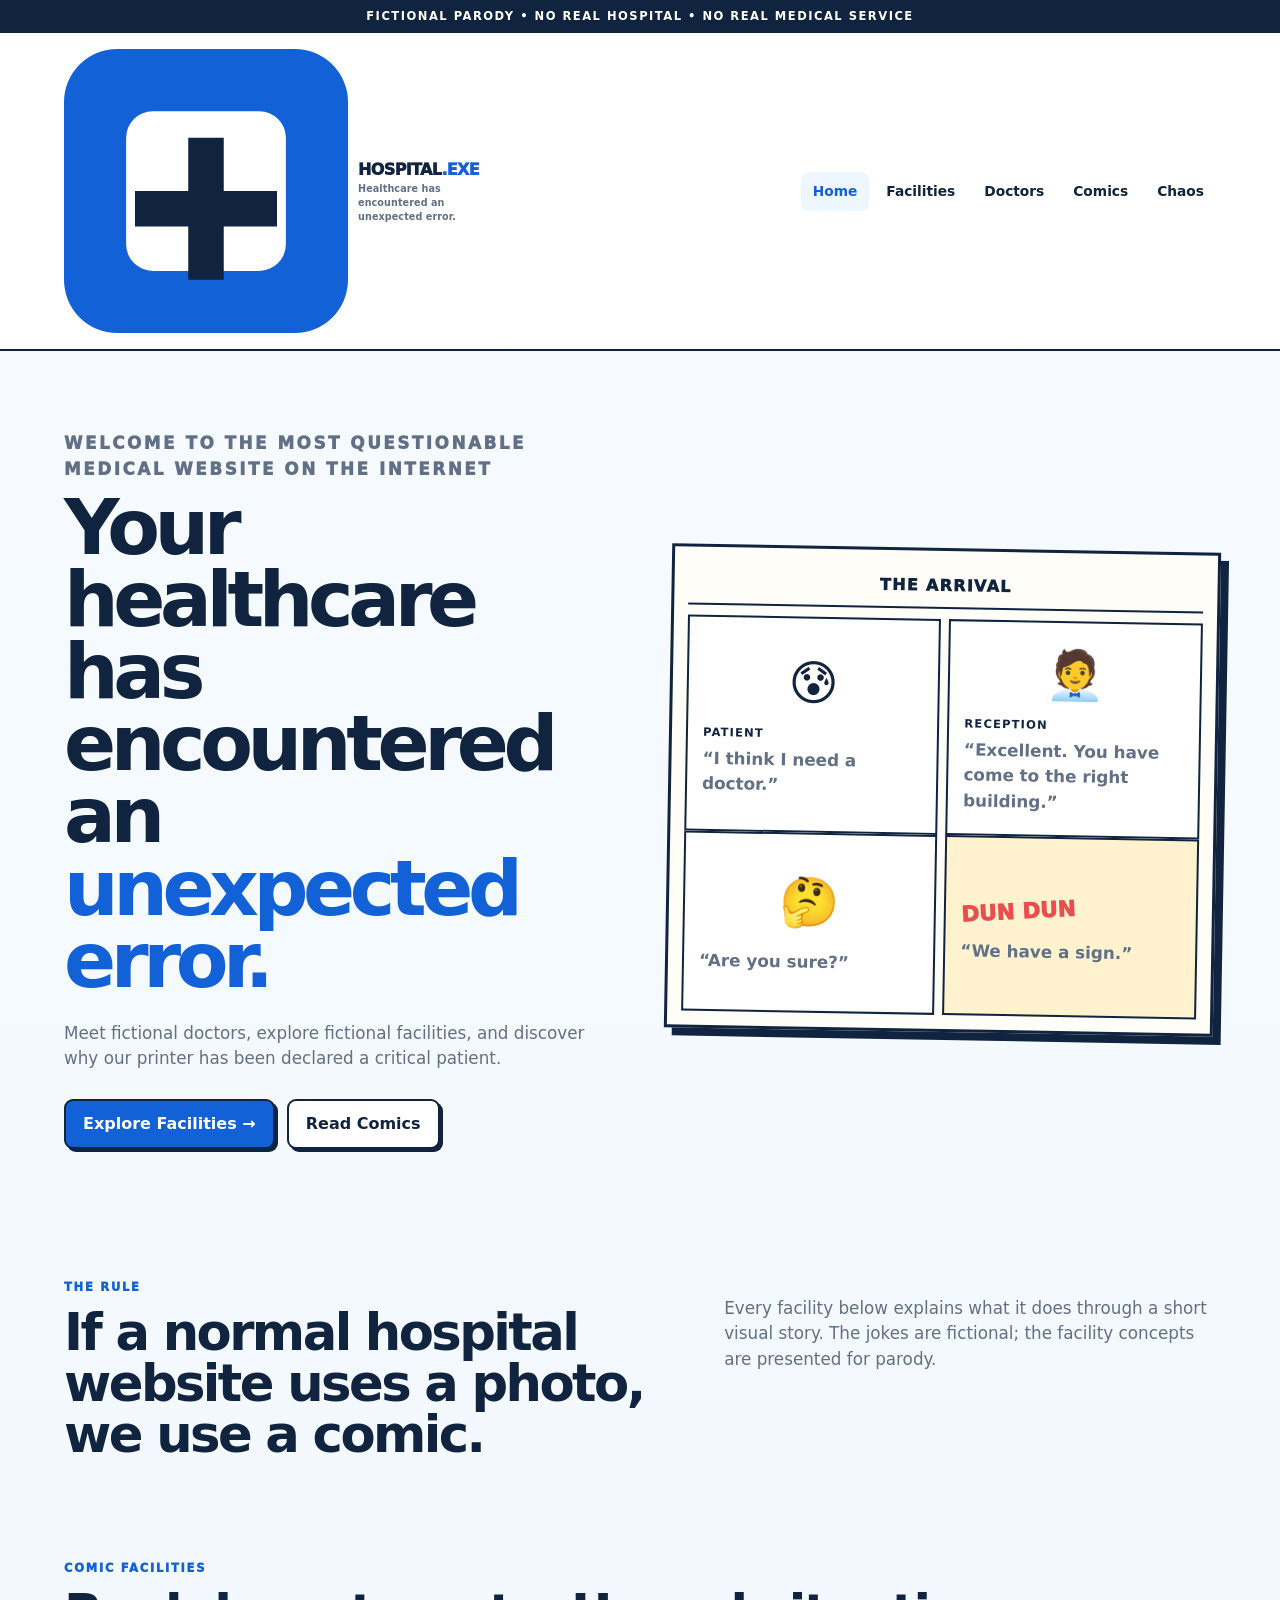
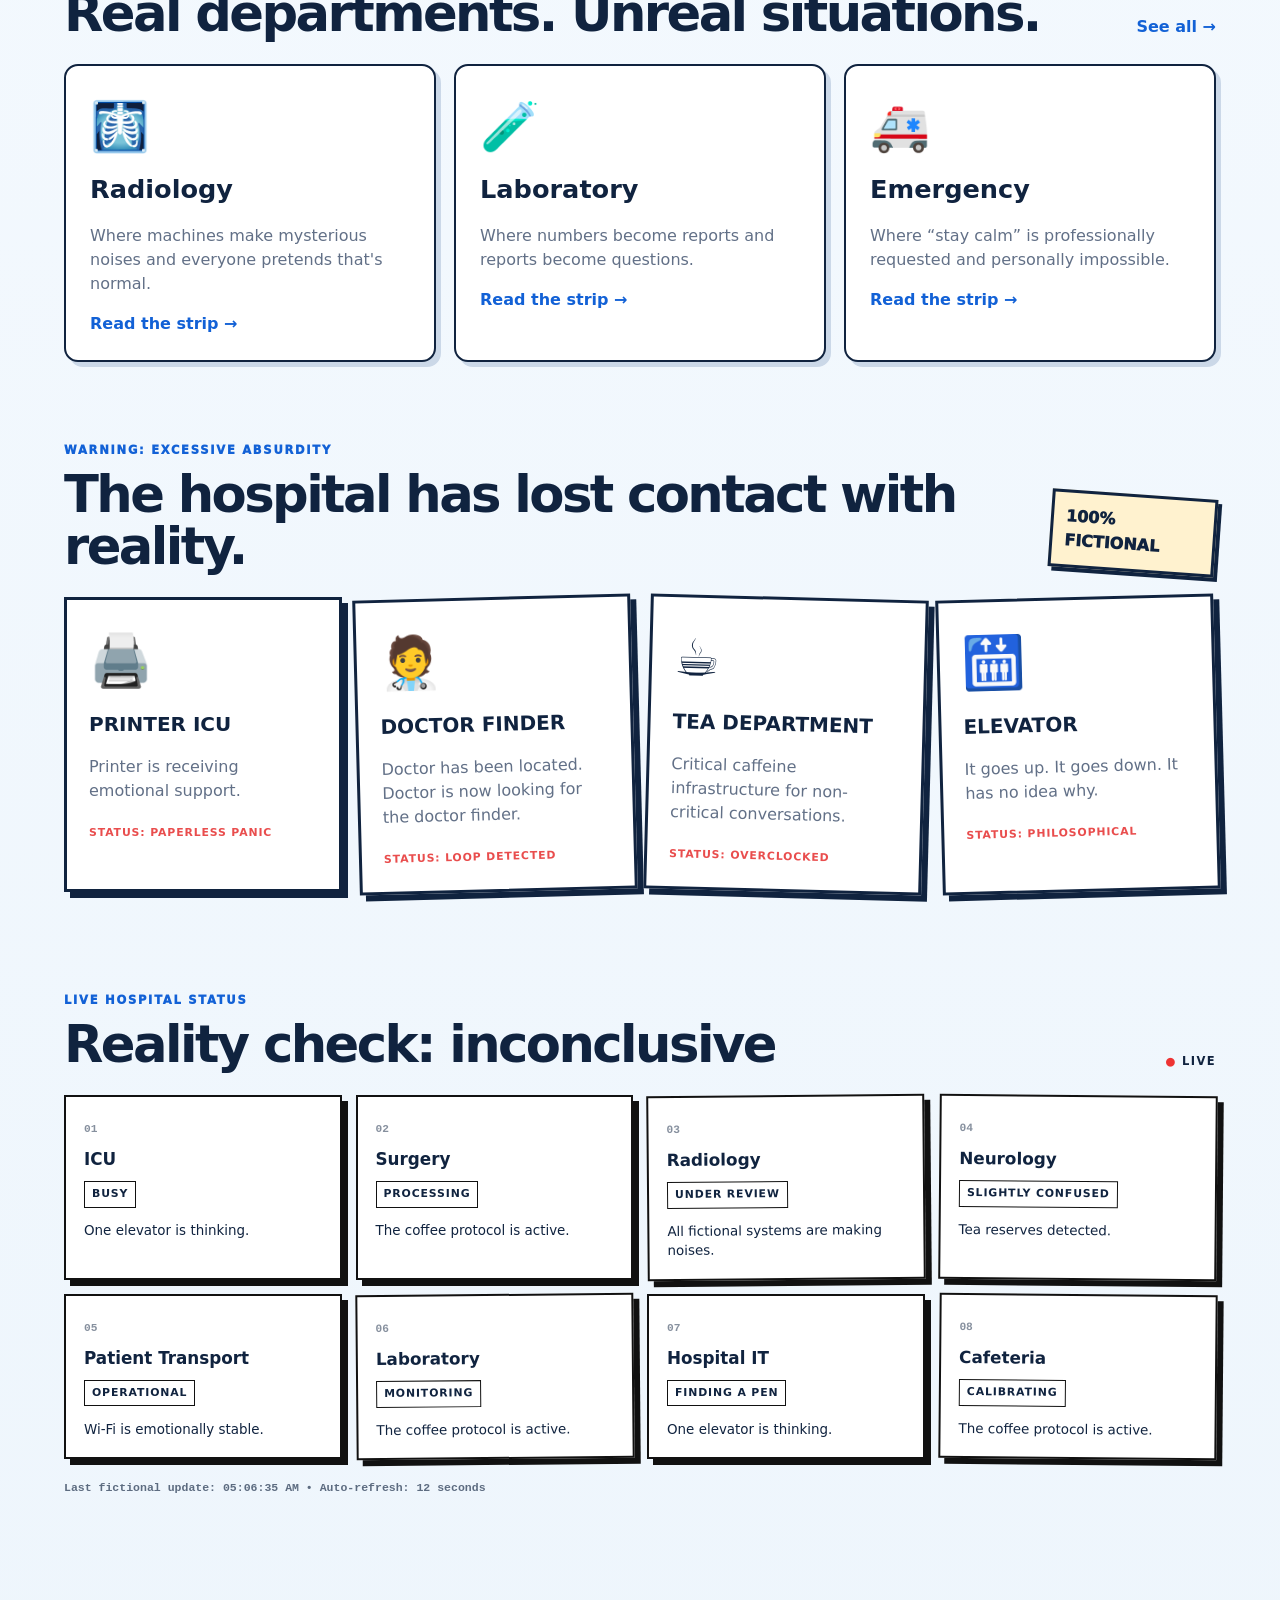
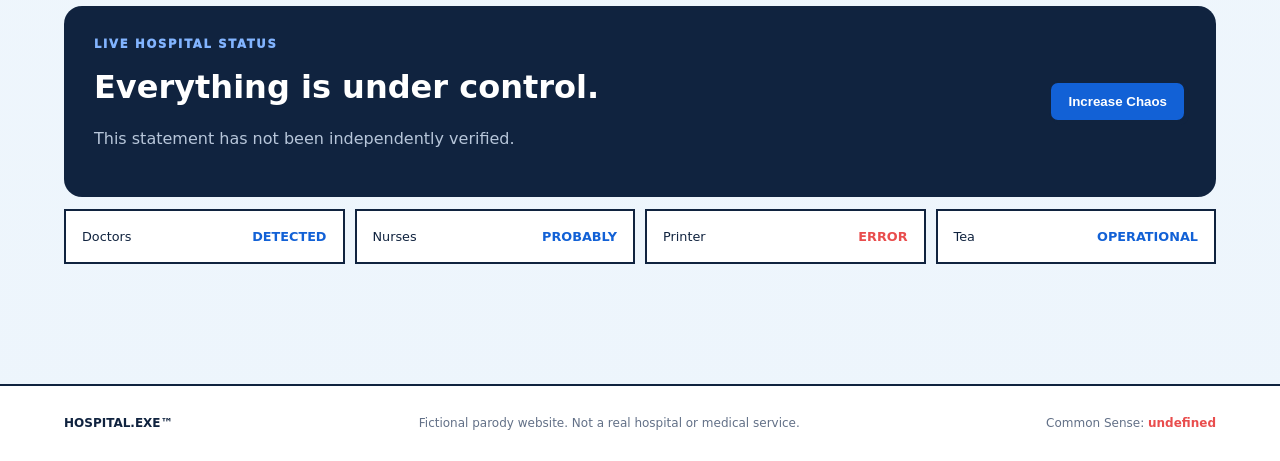
==== commit 5cbf67e8: "Add favicon and branded logo to static site" ====
--- a/index.html
+++ b/index.html
@@ -4,20 +4,26 @@
   <meta charset="utf-8">
   <meta name="viewport" content="width=device-width,initial-scale=1">
   <title>HOSPITAL.EXE™ — Fictional Parody Hospital</title>
-  <meta name="description" content="HOSPITAL.EXE™ — fictional parody hospital command center.">\n  <meta name="theme-color" content="#111111">\n  <link rel="manifest" href="manifest.webmanifest">\n  <link rel="apple-touch-icon" href="assets/icons/icon-192.png">
-  <link rel="stylesheet" href="css/style.css">
+  <meta name="description" content="HOSPITAL.EXE™ — fictional parody hospital command center.">
+  <meta name="theme-color" content="#111111">
+  <link rel="manifest" href="manifest.webmanifest">
+  <link rel="apple-touch-icon" href="assets/icons/icon-192.png">
+  <link rel="icon" href="assets/logo.svg" type="image/svg+xml">
+<link rel="apple-touch-icon" href="assets/logo.svg">
+<link rel="stylesheet" href="css/style.css">
 </head>
 <body>
   <div class="top-alert">FICTIONAL PARODY • NO REAL HOSPITAL • NO REAL MEDICAL SERVICE</div>
   <header class="site-header">
-    <a class="brand" href="index.html"><span class="brand-mark">+</span><span>HOSPITAL<span class="exe">.EXE</span><small>Healthcare has encountered an unexpected error.</small></span></a>
+    <a class="brand" href="index.html"><img class="brand-logo" src="assets/logo.svg" alt="HOSPITAL.EXE logo"><span>HOSPITAL<span class="exe">.EXE</span><small>Healthcare has encountered an unexpected error.</small></span></a>
     <button class="menu-toggle" aria-label="Open menu">☰</button>
     <nav>
       <a class="active" href="index.html">Home</a>
       <a href="facilities.html">Facilities</a>
       <a href="doctors.html">Doctors</a>
       <a href="comics.html">Comics</a>
-      <a href="#chaos">Chaos</a>\n      <button class="install-app" id="install-app" hidden>⬇ Install HOSPITAL.EXE</button>
+      <a href="#chaos">Chaos</a>
+      <button class="install-app" id="install-app" hidden>⬇ Install HOSPITAL.EXE</button>
     </nav>
   </header>
 
@@ -59,7 +65,9 @@
       </div>
     </section>
 
-    <section class="section absurd-zone"><div class="section-head"><div><p class="eyebrow">WARNING: EXCESSIVE ABSURDITY</p><h2>The hospital has lost contact with reality.</h2></div><span class="sticker">100% FICTIONAL</span></div><div class="absurd-grid"><div class="absurd-card"><span class="giant">🖨️</span><h3>PRINTER ICU</h3><p>Printer is receiving emotional support.</p><b>STATUS: PAPERLESS PANIC</b></div><div class="absurd-card tilt"><span class="giant">🧑‍⚕️</span><h3>DOCTOR FINDER</h3><p>Doctor has been located. Doctor is now looking for the doctor finder.</p><b>STATUS: LOOP DETECTED</b></div><div class="absurd-card"><span class="giant">☕</span><h3>TEA DEPARTMENT</h3><p>Critical caffeine infrastructure for non-critical conversations.</p><b>STATUS: OVERCLOCKED</b></div><div class="absurd-card tilt"><span class="giant">🛗</span><h3>ELEVATOR</h3><p>It goes up. It goes down. It has no idea why.</p><b>STATUS: PHILOSOPHICAL</b></div></div></section><section class="section live-status" id="live-status"><div class="section-head"><div><p class="eyebrow">LIVE HOSPITAL STATUS</p><h2 id="live-status-title">Synchronizing fictional reality…</h2></div><span class="live-dot">● LIVE</span></div><div class="live-status-grid" id="live-status-grid"></div><p class="status-timestamp" id="status-timestamp">Awaiting first fictional telemetry packet…</p></section>\n\n    <section class="section chaos-section" id="chaos">
+    <section class="section absurd-zone"><div class="section-head"><div><p class="eyebrow">WARNING: EXCESSIVE ABSURDITY</p><h2>The hospital has lost contact with reality.</h2></div><span class="sticker">100% FICTIONAL</span></div><div class="absurd-grid"><div class="absurd-card"><span class="giant">🖨️</span><h3>PRINTER ICU</h3><p>Printer is receiving emotional support.</p><b>STATUS: PAPERLESS PANIC</b></div><div class="absurd-card tilt"><span class="giant">🧑‍⚕️</span><h3>DOCTOR FINDER</h3><p>Doctor has been located. Doctor is now looking for the doctor finder.</p><b>STATUS: LOOP DETECTED</b></div><div class="absurd-card"><span class="giant">☕</span><h3>TEA DEPARTMENT</h3><p>Critical caffeine infrastructure for non-critical conversations.</p><b>STATUS: OVERCLOCKED</b></div><div class="absurd-card tilt"><span class="giant">🛗</span><h3>ELEVATOR</h3><p>It goes up. It goes down. It has no idea why.</p><b>STATUS: PHILOSOPHICAL</b></div></div></section><section class="section live-status" id="live-status"><div class="section-head"><div><p class="eyebrow">LIVE HOSPITAL STATUS</p><h2 id="live-status-title">Synchronizing fictional reality…</h2></div><span class="live-dot">● LIVE</span></div><div class="live-status-grid" id="live-status-grid"></div><p class="status-timestamp" id="status-timestamp">Awaiting first fictional telemetry packet…</p></section>
+
+    <section class="section chaos-section" id="chaos">
       <div class="chaos-box">
         <div><p class="eyebrow">LIVE HOSPITAL STATUS</p><h2 id="status-title">Everything is under control.</h2><p id="status-message">This statement has not been independently verified.</p></div>
         <button class="button primary" id="chaos-button">Increase Chaos</button>
@@ -72,5 +80,6 @@
 
   <footer><strong>HOSPITAL.EXE™</strong><span>Fictional parody website. Not a real hospital or medical service.</span><span>Common Sense: <b>undefined</b></span></footer>
   <script src="js/app.js"></script>
-<noscript><div class="top-alert">JavaScript is required for LIVE fictional status and PWA features.</div></noscript>\n</body>
+<noscript><div class="top-alert">JavaScript is required for LIVE fictional status and PWA features.</div></noscript>
+</body>
 </html>
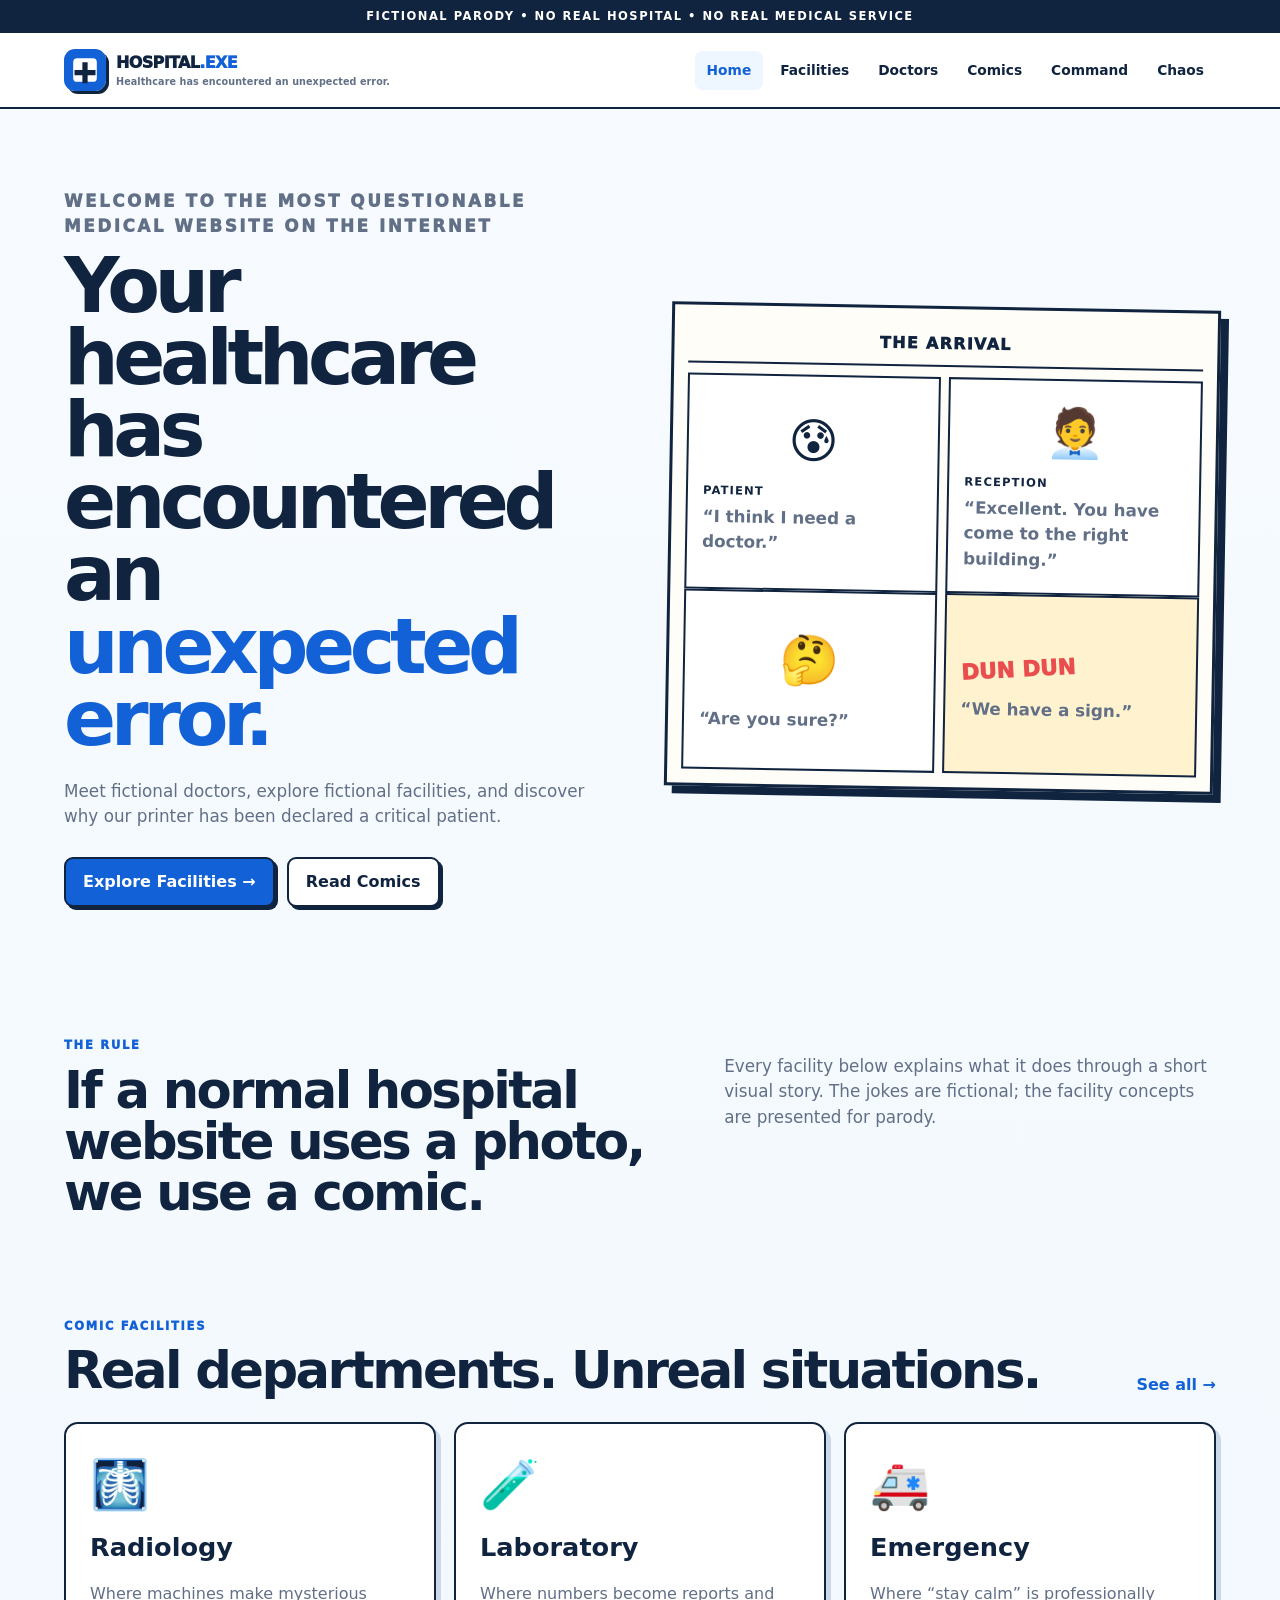
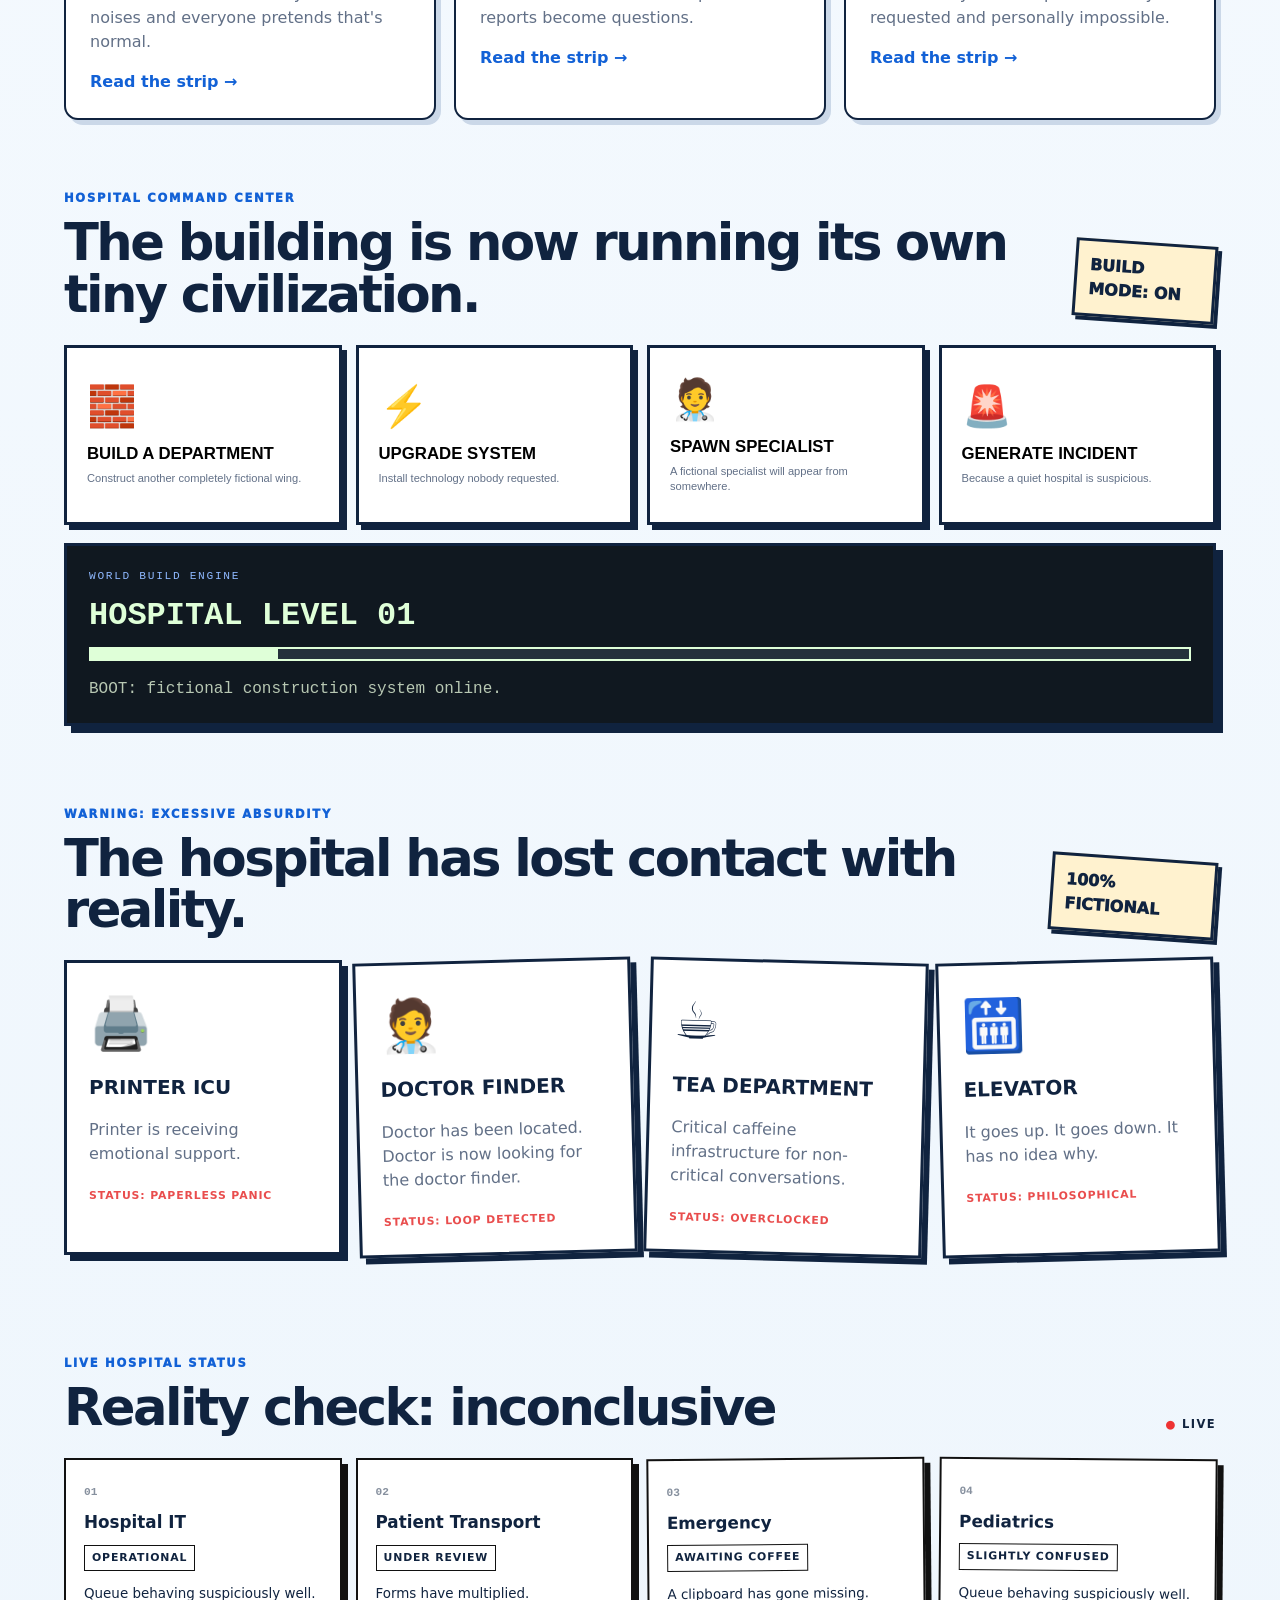
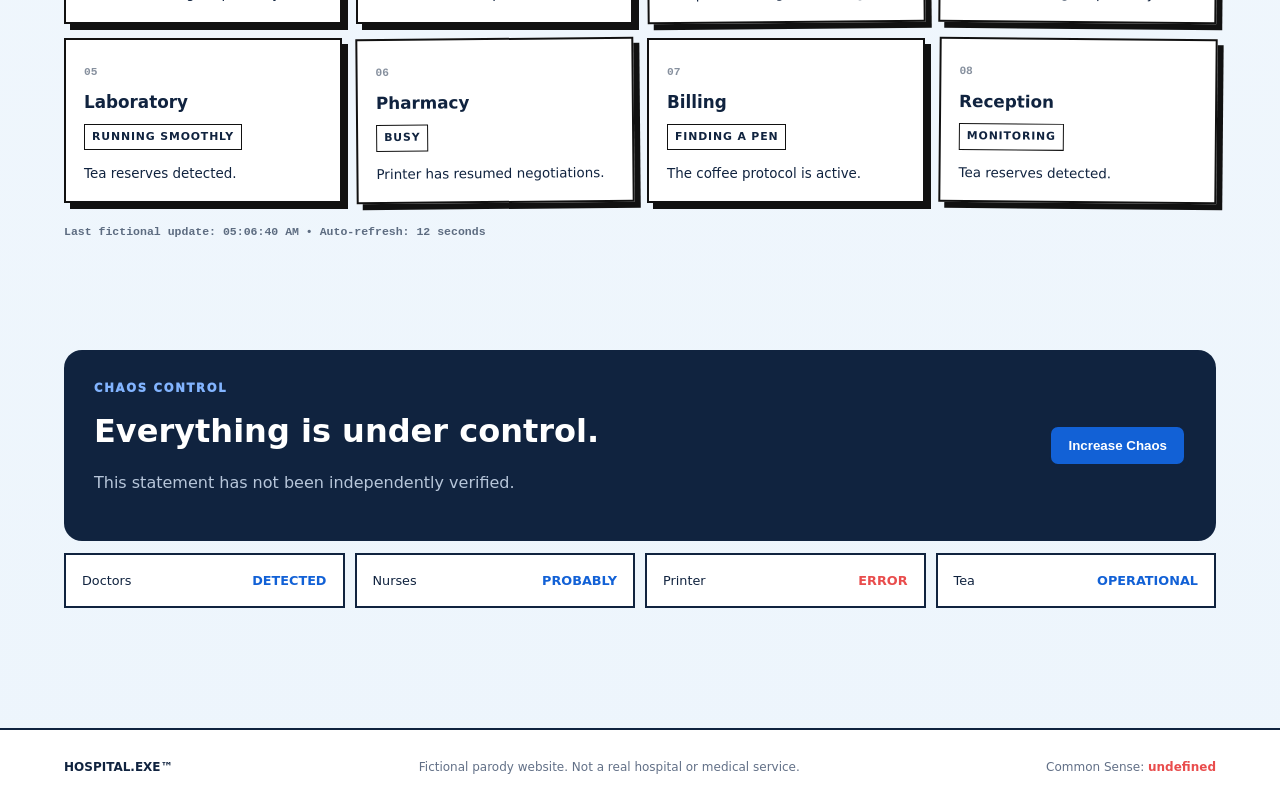
==== commit 32a258fb: "Upgrade homepage with hospital world builder command center" ====
--- a/index.html
+++ b/index.html
@@ -7,9 +7,7 @@
   <meta name="description" content="HOSPITAL.EXE™ — fictional parody hospital command center.">
   <meta name="theme-color" content="#111111">
   <link rel="manifest" href="manifest.webmanifest">
-  <link rel="apple-touch-icon" href="assets/icons/icon-192.png">
   <link rel="icon" href="assets/logo.svg" type="image/svg+xml">
-<link rel="apple-touch-icon" href="assets/logo.svg">
 <link rel="stylesheet" href="css/style.css">
 </head>
 <body>
@@ -22,6 +20,7 @@
       <a href="facilities.html">Facilities</a>
       <a href="doctors.html">Doctors</a>
       <a href="comics.html">Comics</a>
+      <a href="#command">Command</a>
       <a href="#chaos">Chaos</a>
       <button class="install-app" id="install-app" hidden>⬇ Install HOSPITAL.EXE</button>
     </nav>
@@ -65,11 +64,22 @@
       </div>
     </section>
 
+
+    <section class="section command-center" id="command">
+      <div class="section-head"><div><p class="eyebrow">HOSPITAL COMMAND CENTER</p><h2>The building is now running its own tiny civilization.</h2></div><span class="sticker">BUILD MODE: ON</span></div>
+      <div class="control-grid">
+        <button class="control-tile" data-command="build"><span>🧱</span><b>BUILD A DEPARTMENT</b><small>Construct another completely fictional wing.</small></button>
+        <button class="control-tile" data-command="upgrade"><span>⚡</span><b>UPGRADE SYSTEM</b><small>Install technology nobody requested.</small></button>
+        <button class="control-tile" data-command="spawn"><span>🧑‍⚕️</span><b>SPAWN SPECIALIST</b><small>A fictional specialist will appear from somewhere.</small></button>
+        <button class="control-tile" data-command="incident"><span>🚨</span><b>GENERATE INCIDENT</b><small>Because a quiet hospital is suspicious.</small></button>
+      </div>
+      <div class="queue-console"><span class="console-label">WORLD BUILD ENGINE</span><strong id="world-level">HOSPITAL LEVEL 01</strong><div class="queue-meter"><i id="world-progress"></i></div><p id="world-log">BOOT: fictional construction system online.</p></div>
+    </section>
     <section class="section absurd-zone"><div class="section-head"><div><p class="eyebrow">WARNING: EXCESSIVE ABSURDITY</p><h2>The hospital has lost contact with reality.</h2></div><span class="sticker">100% FICTIONAL</span></div><div class="absurd-grid"><div class="absurd-card"><span class="giant">🖨️</span><h3>PRINTER ICU</h3><p>Printer is receiving emotional support.</p><b>STATUS: PAPERLESS PANIC</b></div><div class="absurd-card tilt"><span class="giant">🧑‍⚕️</span><h3>DOCTOR FINDER</h3><p>Doctor has been located. Doctor is now looking for the doctor finder.</p><b>STATUS: LOOP DETECTED</b></div><div class="absurd-card"><span class="giant">☕</span><h3>TEA DEPARTMENT</h3><p>Critical caffeine infrastructure for non-critical conversations.</p><b>STATUS: OVERCLOCKED</b></div><div class="absurd-card tilt"><span class="giant">🛗</span><h3>ELEVATOR</h3><p>It goes up. It goes down. It has no idea why.</p><b>STATUS: PHILOSOPHICAL</b></div></div></section><section class="section live-status" id="live-status"><div class="section-head"><div><p class="eyebrow">LIVE HOSPITAL STATUS</p><h2 id="live-status-title">Synchronizing fictional reality…</h2></div><span class="live-dot">● LIVE</span></div><div class="live-status-grid" id="live-status-grid"></div><p class="status-timestamp" id="status-timestamp">Awaiting first fictional telemetry packet…</p></section>
 
     <section class="section chaos-section" id="chaos">
       <div class="chaos-box">
-        <div><p class="eyebrow">LIVE HOSPITAL STATUS</p><h2 id="status-title">Everything is under control.</h2><p id="status-message">This statement has not been independently verified.</p></div>
+        <div><p class="eyebrow">CHAOS CONTROL</p><h2 id="status-title">Everything is under control.</h2><p id="status-message">This statement has not been independently verified.</p></div>
         <button class="button primary" id="chaos-button">Increase Chaos</button>
       </div>
       <div class="status-grid">
--- a/css/style.css
+++ b/css/style.css
@@ -1,4 +1,4 @@
-:root{--ink:#10233f;--blue:#1261d6;--pale:#eef6ff;--paper:#fffdf7;--red:#e94d4d;--line:#10233f;--muted:#627087;--shadow:8px 8px 0 #10233f}*{box-sizing:border-box}html{scroll-behavior:smooth}body{margin:0;color:var(--ink);font-family:Inter,ui-sans-serif,system-ui,-apple-system,BlinkMacSystemFont,"Segoe UI",sans-serif;background:linear-gradient(180deg,#f7fbff,#edf5fc);line-height:1.5}.top-alert{background:#10233f;color:#fff;text-align:center;padding:8px;font-size:.72rem;letter-spacing:.13em;font-weight:800}.site-header{position:sticky;top:0;z-index:20;display:flex;align-items:center;justify-content:space-between;gap:24px;padding:16px 5vw;background:rgba(255,255,255,.94);backdrop-filter:blur(14px);border-bottom:2px solid var(--line)}.brand{display:flex;gap:10px;align-items:center;color:inherit;text-decoration:none;font-weight:950;letter-spacing:-.04em}.brand-mark{display:grid;place-items:center;width:38px;height:38px;border-radius:10px;background:var(--blue);color:white;font-size:25px;box-shadow:3px 3px 0 var(--ink)}.brand .exe{color:var(--blue)}.brand small{display:block;color:var(--muted);font-size:.6rem;letter-spacing:.01em;font-weight:700}.site-header nav{display:flex;gap:5px}.site-header nav a{color:var(--ink);text-decoration:none;padding:9px 12px;border-radius:8px;font-size:.86rem;font-weight:800}.site-header nav a:hover,.site-header nav a.active{background:var(--pale);color:var(--blue)}.menu-toggle{display:none;background:none;border:0;font-size:24px}.hero,.section,.page-hero{width:min(1160px,90%);margin:auto}.hero{min-height:650px;display:grid;grid-template-columns:1fr 1fr;gap:55px;align-items:center;padding:80px 0}.eyebrow{margin:0 0 10px;color:var(--blue);font-size:.72rem;letter-spacing:.15em;font-weight:950}.hero h1,.page-hero h1{font-size:clamp(3rem,6vw,6rem);line-height:.94;letter-spacing:-.07em;margin:0 0 24px}.hero h1 em,.page-hero h1 em{font-style:normal;color:var(--blue)}.hero p,.page-hero>p{color:var(--muted);max-width:650px;font-size:1.05rem}.hero-actions{display:flex;gap:12px;flex-wrap:wrap;margin-top:28px}.button{display:inline-flex;align-items:center;justify-content:center;border:2px solid var(--line);background:#fff;color:var(--ink);text-decoration:none;padding:11px 17px;border-radius:9px;font-weight:900;cursor:pointer;box-shadow:3px 3px 0 var(--ink);transition:.15s}.button:hover{transform:translate(2px,2px);box-shadow:1px 1px 0 var(--ink)}.button.primary{background:var(--blue);color:#fff}.comic-paper{background:var(--paper);border:3px solid var(--line);padding:14px;box-shadow:var(--shadow);transform:rotate(1deg)}.comic-caption,.comic-title{font-weight:950;letter-spacing:.08em;text-transform:uppercase;text-align:center;padding:9px;border-bottom:2px solid var(--line);margin-bottom:10px}.panel-row,.comic-grid{display:grid;gap:8px}.panel-row{grid-template-columns:1fr 1fr}.comic-grid.four{grid-template-columns:repeat(4,1fr)}.panel{position:relative;min-height:180px;padding:15px;background:#fff;border:2px solid var(--line);display:flex;flex-direction:column;justify-content:center}.panel-no{position:absolute;top:6px;right:7px;font-size:.65rem;font-weight:900;color:var(--muted)}.panel .character{font-size:3rem;text-align:center;margin-bottom:7px}.panel strong{font-size:.72rem;letter-spacing:.1em}.panel p{margin:5px 0;font-weight:750}.panel.punch{background:#fff2cf}.sound{font-weight:1000;font-size:1.35rem;color:var(--red);transform:rotate(-4deg);margin:10px 0}.speech{margin-top:9px;padding:7px 10px;border:2px solid var(--line);border-radius:50%;background:#fff;font-weight:900}.intro{display:grid;grid-template-columns:1.2fr 1fr;gap:70px;padding:70px 0}.intro h2,.section-head h2{font-size:clamp(2rem,4vw,3.7rem);line-height:1;letter-spacing:-.05em;margin:0}.intro>p{color:var(--muted);font-size:1.05rem}.section{padding:50px 0}.section-head{display:flex;justify-content:space-between;align-items:end;margin-bottom:25px}.text-link,.mini-link{color:var(--blue);font-weight:900;text-decoration:none}.card-grid,.doctor-grid,.archive-grid{display:grid;grid-template-columns:repeat(3,1fr);gap:18px}.facility-card,.doctor-card,.archive-card{display:block;text-decoration:none;color:inherit;background:#fff;border:2px solid var(--line);border-radius:14px;padding:24px;box-shadow:5px 5px 0 #cbd8e8;transition:.2s}.facility-card:hover,.doctor-card:hover,.archive-card:hover{transform:translateY(-5px);box-shadow:7px 8px 0 #cbd8e8}.facility-icon{font-size:3rem}.facility-card h3{font-size:1.6rem;margin:8px 0}.facility-card p{color:var(--muted)}.chaos-section{padding-bottom:90px}.chaos-box{display:flex;justify-content:space-between;gap:20px;align-items:center;background:#10233f;color:#fff;border-radius:18px;padding:30px}.chaos-box .eyebrow{color:#82b4ff}.chaos-box h2{margin:0;font-size:2rem}.chaos-box p{color:#b7c6da}.status-grid{display:grid;grid-template-columns:repeat(4,1fr);margin-top:12px;gap:10px}.status-grid div{padding:16px;background:#fff;border:2px solid var(--line);display:flex;justify-content:space-between;gap:10px;font-size:.8rem}.status-grid b{color:var(--blue)}.status-grid .danger{color:var(--red)}.page-hero{padding:100px 0 70px}.comic-list{padding-top:0}.facility-strip{margin-bottom:75px}.strip-heading{display:flex;gap:18px;align-items:start;margin-bottom:18px}.strip-heading>span{font-size:3rem}.strip-heading h2{margin:0;font-size:2.5rem;letter-spacing:-.05em}.strip-heading p:last-child{color:var(--muted);margin-top:5px}.facility-note{margin-top:14px;color:var(--muted);font-size:.9rem}.facility-note span{color:var(--red);font-weight:900}.doctor-head{display:flex;gap:15px;align-items:center}.doctor-avatar{font-size:3.2rem}.doctor-card h2{margin:0}.doctor-card .doctor-head p:last-child{color:var(--muted);margin:3px 0}.mini-comic{margin:20px 0;padding:12px;background:var(--paper);border:2px solid var(--line);display:grid;gap:5px;font-size:.82rem}.mini-comic div{padding:8px;border-bottom:1px solid #ccd6e3}.mini-comic div:last-child{border:0;background:#fff2cf}.archive-card>span{font-weight:950;color:var(--blue)}.archive-card h2{margin:4px 0}.archive-card>p{color:var(--muted)}.mini-strip{background:var(--paper);border:2px solid var(--line);padding:14px;font-size:.82rem}.archive-card{display:block}.archive-grid{grid-template-columns:repeat(2,1fr)}footer{margin-top:30px;padding:28px 5vw;border-top:2px solid var(--line);display:flex;justify-content:space-between;gap:15px;flex-wrap:wrap;font-size:.75rem;color:var(--muted);background:#fff}footer strong{color:var(--ink)}footer b{color:var(--red)}@media(max-width:850px){.site-header nav{display:none}.menu-toggle{display:block}.site-header nav.open{display:flex;position:absolute;top:73px;left:0;right:0;background:#fff;padding:12px 5vw;border-bottom:2px solid var(--line);flex-direction:column}.hero{grid-template-columns:1fr;padding:55px 0}.hero-comic{order:-1}.intro{grid-template-columns:1fr;gap:20px}.card-grid,.doctor-grid{grid-template-columns:1fr}.comic-grid.four{grid-template-columns:1fr 1fr}.page-hero{padding:65px 0 45px}.chaos-box{flex-direction:column;align-items:flex-start}.status-grid{grid-template-columns:1fr 1fr}}@media(max-width:520px){.comic-grid.four,.panel-row,.archive-grid{grid-template-columns:1fr}.hero h1,.page-hero h1{font-size:3.1rem}.site-header{padding:12px 5vw}.brand small{display:none}.panel{min-height:145px}.status-grid{grid-template-columns:1fr}footer{flex-direction:column}}.warning-tape{border:3px dashed var(--red);background:#fff2cf;padding:12px 16px;font-weight:1000;letter-spacing:.08em;transform:rotate(-1deg);box-shadow:5px 5px 0 var(--ink)}.facility-intro{padding-top:0}.absurd-zone{padding-top:30px}.sticker{display:inline-block;border:3px solid var(--ink);background:#fff2cf;padding:12px;font-weight:1000;transform:rotate(4deg);box-shadow:4px 4px 0 var(--ink)}.absurd-grid{display:grid;grid-template-columns:repeat(4,1fr);gap:14px}.absurd-card{background:#fff;border:3px solid var(--ink);padding:22px;box-shadow:6px 6px 0 var(--ink);min-height:240px}.absurd-card.tilt{transform:rotate(-1.5deg)}.absurd-card:nth-child(3){transform:rotate(1.5deg)}.giant{font-size:3.2rem}.absurd-card h3{margin:10px 0 5px;font-size:1.25rem}.absurd-card p{color:var(--muted)}.absurd-card b{font-size:.68rem;color:var(--red);letter-spacing:.08em}.archive-card.mega{grid-column:1/-1;background:#10233f;color:#fff}.archive-card.mega>span,.archive-card.mega>p{color:#a9caff}.archive-card.mega .mini-strip{color:var(--ink)}@media(max-width:850px){.absurd-grid{grid-template-columns:1fr 1fr}}@media(max-width:520px){.absurd-grid{grid-template-columns:1fr}.sticker{display:none}}
+:root{--ink:#10233f;--blue:#1261d6;--pale:#eef6ff;--paper:#fffdf7;--red:#e94d4d;--line:#10233f;--muted:#627087;--shadow:8px 8px 0 #10233f}*{box-sizing:border-box}html{scroll-behavior:smooth}body{margin:0;color:var(--ink);font-family:Inter,ui-sans-serif,system-ui,-apple-system,BlinkMacSystemFont,"Segoe UI",sans-serif;background:linear-gradient(180deg,#f7fbff,#edf5fc);line-height:1.5}.top-alert{background:#10233f;color:#fff;text-align:center;padding:8px;font-size:.72rem;letter-spacing:.13em;font-weight:800}.site-header{position:sticky;top:0;z-index:20;display:flex;align-items:center;justify-content:space-between;gap:24px;padding:16px 5vw;background:rgba(255,255,255,.94);backdrop-filter:blur(14px);border-bottom:2px solid var(--line)}.brand-logo{width:42px;height:42px;display:block;flex:0 0 42px;border-radius:11px;box-shadow:3px 3px 0 var(--ink)}.brand{display:flex;gap:10px;align-items:center;color:inherit;text-decoration:none;font-weight:950;letter-spacing:-.04em}.brand-mark{display:grid;place-items:center;width:38px;height:38px;border-radius:10px;background:var(--blue);color:white;font-size:25px;box-shadow:3px 3px 0 var(--ink)}.brand .exe{color:var(--blue)}.brand small{display:block;color:var(--muted);font-size:.6rem;letter-spacing:.01em;font-weight:700}.site-header nav{display:flex;gap:5px}.site-header nav a{color:var(--ink);text-decoration:none;padding:9px 12px;border-radius:8px;font-size:.86rem;font-weight:800}.site-header nav a:hover,.site-header nav a.active{background:var(--pale);color:var(--blue)}.menu-toggle{display:none;background:none;border:0;font-size:24px}.hero,.section,.page-hero{width:min(1160px,90%);margin:auto}.hero{min-height:650px;display:grid;grid-template-columns:1fr 1fr;gap:55px;align-items:center;padding:80px 0}.eyebrow{margin:0 0 10px;color:var(--blue);font-size:.72rem;letter-spacing:.15em;font-weight:950}.hero h1,.page-hero h1{font-size:clamp(3rem,6vw,6rem);line-height:.94;letter-spacing:-.07em;margin:0 0 24px}.hero h1 em,.page-hero h1 em{font-style:normal;color:var(--blue)}.hero p,.page-hero>p{color:var(--muted);max-width:650px;font-size:1.05rem}.hero-actions{display:flex;gap:12px;flex-wrap:wrap;margin-top:28px}.button{display:inline-flex;align-items:center;justify-content:center;border:2px solid var(--line);background:#fff;color:var(--ink);text-decoration:none;padding:11px 17px;border-radius:9px;font-weight:900;cursor:pointer;box-shadow:3px 3px 0 var(--ink);transition:.15s}.button:hover{transform:translate(2px,2px);box-shadow:1px 1px 0 var(--ink)}.button.primary{background:var(--blue);color:#fff}.comic-paper{background:var(--paper);border:3px solid var(--line);padding:14px;box-shadow:var(--shadow);transform:rotate(1deg)}.comic-caption,.comic-title{font-weight:950;letter-spacing:.08em;text-transform:uppercase;text-align:center;padding:9px;border-bottom:2px solid var(--line);margin-bottom:10px}.panel-row,.comic-grid{display:grid;gap:8px}.panel-row{grid-template-columns:1fr 1fr}.comic-grid.four{grid-template-columns:repeat(4,1fr)}.panel{position:relative;min-height:180px;padding:15px;background:#fff;border:2px solid var(--line);display:flex;flex-direction:column;justify-content:center}.panel-no{position:absolute;top:6px;right:7px;font-size:.65rem;font-weight:900;color:var(--muted)}.panel .character{font-size:3rem;text-align:center;margin-bottom:7px}.panel strong{font-size:.72rem;letter-spacing:.1em}.panel p{margin:5px 0;font-weight:750}.panel.punch{background:#fff2cf}.sound{font-weight:1000;font-size:1.35rem;color:var(--red);transform:rotate(-4deg);margin:10px 0}.speech{margin-top:9px;padding:7px 10px;border:2px solid var(--line);border-radius:50%;background:#fff;font-weight:900}.intro{display:grid;grid-template-columns:1.2fr 1fr;gap:70px;padding:70px 0}.intro h2,.section-head h2{font-size:clamp(2rem,4vw,3.7rem);line-height:1;letter-spacing:-.05em;margin:0}.intro>p{color:var(--muted);font-size:1.05rem}.section{padding:50px 0}.section-head{display:flex;justify-content:space-between;align-items:end;margin-bottom:25px}.text-link,.mini-link{color:var(--blue);font-weight:900;text-decoration:none}.card-grid,.doctor-grid,.archive-grid{display:grid;grid-template-columns:repeat(3,1fr);gap:18px}.facility-card,.doctor-card,.archive-card{display:block;text-decoration:none;color:inherit;background:#fff;border:2px solid var(--line);border-radius:14px;padding:24px;box-shadow:5px 5px 0 #cbd8e8;transition:.2s}.facility-card:hover,.doctor-card:hover,.archive-card:hover{transform:translateY(-5px);box-shadow:7px 8px 0 #cbd8e8}.facility-icon{font-size:3rem}.facility-card h3{font-size:1.6rem;margin:8px 0}.facility-card p{color:var(--muted)}.chaos-section{padding-bottom:90px}.chaos-box{display:flex;justify-content:space-between;gap:20px;align-items:center;background:#10233f;color:#fff;border-radius:18px;padding:30px}.chaos-box .eyebrow{color:#82b4ff}.chaos-box h2{margin:0;font-size:2rem}.chaos-box p{color:#b7c6da}.status-grid{display:grid;grid-template-columns:repeat(4,1fr);margin-top:12px;gap:10px}.status-grid div{padding:16px;background:#fff;border:2px solid var(--line);display:flex;justify-content:space-between;gap:10px;font-size:.8rem}.status-grid b{color:var(--blue)}.status-grid .danger{color:var(--red)}.page-hero{padding:100px 0 70px}.comic-list{padding-top:0}.facility-strip{margin-bottom:75px}.strip-heading{display:flex;gap:18px;align-items:start;margin-bottom:18px}.strip-heading>span{font-size:3rem}.strip-heading h2{margin:0;font-size:2.5rem;letter-spacing:-.05em}.strip-heading p:last-child{color:var(--muted);margin-top:5px}.facility-note{margin-top:14px;color:var(--muted);font-size:.9rem}.facility-note span{color:var(--red);font-weight:900}.doctor-head{display:flex;gap:15px;align-items:center}.doctor-avatar{font-size:3.2rem}.doctor-card h2{margin:0}.doctor-card .doctor-head p:last-child{color:var(--muted);margin:3px 0}.mini-comic{margin:20px 0;padding:12px;background:var(--paper);border:2px solid var(--line);display:grid;gap:5px;font-size:.82rem}.mini-comic div{padding:8px;border-bottom:1px solid #ccd6e3}.mini-comic div:last-child{border:0;background:#fff2cf}.archive-card>span{font-weight:950;color:var(--blue)}.archive-card h2{margin:4px 0}.archive-card>p{color:var(--muted)}.mini-strip{background:var(--paper);border:2px solid var(--line);padding:14px;font-size:.82rem}.archive-card{display:block}.archive-grid{grid-template-columns:repeat(2,1fr)}footer{margin-top:30px;padding:28px 5vw;border-top:2px solid var(--line);display:flex;justify-content:space-between;gap:15px;flex-wrap:wrap;font-size:.75rem;color:var(--muted);background:#fff}footer strong{color:var(--ink)}footer b{color:var(--red)}@media(max-width:850px){.site-header nav{display:none}.menu-toggle{display:block}.site-header nav.open{display:flex;position:absolute;top:73px;left:0;right:0;background:#fff;padding:12px 5vw;border-bottom:2px solid var(--line);flex-direction:column}.hero{grid-template-columns:1fr;padding:55px 0}.hero-comic{order:-1}.intro{grid-template-columns:1fr;gap:20px}.card-grid,.doctor-grid{grid-template-columns:1fr}.comic-grid.four{grid-template-columns:1fr 1fr}.page-hero{padding:65px 0 45px}.chaos-box{flex-direction:column;align-items:flex-start}.status-grid{grid-template-columns:1fr 1fr}}@media(max-width:520px){.comic-grid.four,.panel-row,.archive-grid{grid-template-columns:1fr}.hero h1,.page-hero h1{font-size:3.1rem}.site-header{padding:12px 5vw}.brand small{display:none}.panel{min-height:145px}.status-grid{grid-template-columns:1fr}footer{flex-direction:column}}.warning-tape{border:3px dashed var(--red);background:#fff2cf;padding:12px 16px;font-weight:1000;letter-spacing:.08em;transform:rotate(-1deg);box-shadow:5px 5px 0 var(--ink)}.facility-intro{padding-top:0}.absurd-zone{padding-top:30px}.sticker{display:inline-block;border:3px solid var(--ink);background:#fff2cf;padding:12px;font-weight:1000;transform:rotate(4deg);box-shadow:4px 4px 0 var(--ink)}.absurd-grid{display:grid;grid-template-columns:repeat(4,1fr);gap:14px}.absurd-card{background:#fff;border:3px solid var(--ink);padding:22px;box-shadow:6px 6px 0 var(--ink);min-height:240px}.absurd-card.tilt{transform:rotate(-1.5deg)}.absurd-card:nth-child(3){transform:rotate(1.5deg)}.giant{font-size:3.2rem}.absurd-card h3{margin:10px 0 5px;font-size:1.25rem}.absurd-card p{color:var(--muted)}.absurd-card b{font-size:.68rem;color:var(--red);letter-spacing:.08em}.archive-card.mega{grid-column:1/-1;background:#10233f;color:#fff}.archive-card.mega>span,.archive-card.mega>p{color:#a9caff}.archive-card.mega .mini-strip{color:var(--ink)}@media(max-width:850px){.absurd-grid{grid-template-columns:1fr 1fr}}@media(max-width:520px){.absurd-grid{grid-template-columns:1fr}.sticker{display:none}}
 .command-center{padding-top:20px}.control-grid{display:grid;grid-template-columns:repeat(4,1fr);gap:14px}.control-tile{text-align:left;border:3px solid var(--ink);background:#fff;padding:20px;min-height:180px;box-shadow:5px 5px 0 var(--ink);cursor:pointer;transition:.15s}.control-tile:hover{transform:translate(3px,3px);box-shadow:2px 2px 0 var(--ink)}.control-tile span{display:block;font-size:2.5rem;margin-bottom:14px}.control-tile b{display:block;font-size:1.05rem}.control-tile small{display:block;color:var(--muted);margin-top:7px;line-height:1.35}.queue-console{margin-top:18px;background:#101820;color:#dfffd8;border:3px solid var(--ink);padding:22px;box-shadow:7px 7px 0 var(--ink);font-family:ui-monospace,SFMono-Regular,Consolas,monospace}.console-label{display:block;color:#8fb9ff;font-size:.7rem;letter-spacing:.15em}.queue-console strong{display:block;font-size:2rem;margin:7px 0}.queue-meter{height:14px;background:#25313b;border:2px solid #dfffd8;overflow:hidden}.queue-meter i{display:block;height:100%;width:17%;background:#dfffd8;transition:width .4s}.queue-console p{margin-bottom:0;color:#b8c8b3}.incident-log{border:3px solid var(--ink);background:var(--paper);padding:8px;margin-bottom:18px;box-shadow:6px 6px 0 var(--ink)}.incident-log div{padding:13px;border-bottom:1px dashed #9ba9b9;font-family:ui-monospace,SFMono-Regular,Consolas,monospace;font-size:.82rem}.incident-log div:last-child{border-bottom:0}@media(max-width:850px){.control-grid{grid-template-columns:1fr 1fr}}@media(max-width:520px){.control-grid{grid-template-columns:1fr}.queue-console strong{font-size:1.5rem}}
 
 .live-status{position:relative}.live-dot{font-size:.72rem;font-weight:900;letter-spacing:.12em}.live-dot::first-letter{color:#e33}.live-status-grid{display:grid;grid-template-columns:repeat(4,minmax(0,1fr));gap:14px}.live-card{position:relative;border:2px solid #111;background:#fff;padding:18px;min-height:145px;box-shadow:6px 6px 0 #111}.live-card:nth-child(3n){transform:rotate(-.5deg)}.live-card:nth-child(4n){transform:rotate(.5deg)}.live-number{font:900 .7rem monospace;opacity:.5}.live-card strong{display:block;font-size:1.05rem;margin:8px 0}.live-card b{display:inline-block;font-size:.68rem;letter-spacing:.08em;border:1px solid #111;padding:4px 7px}.live-card p{font-size:.84rem;line-height:1.45;margin-bottom:0}.status-timestamp{font:700 .72rem monospace;opacity:.65;margin-top:22px}.install-app{border:2px solid #111;background:#fff;padding:8px 11px;font:800 .72rem inherit;cursor:pointer}.install-app:hover{transform:translateY(-1px)}@media(max-width:900px){.live-status-grid{grid-template-columns:repeat(2,minmax(0,1fr))}}@media(max-width:560px){.live-status-grid{grid-template-columns:1fr}.live-card{min-height:auto}.install-app{width:100%;margin-top:8px}}
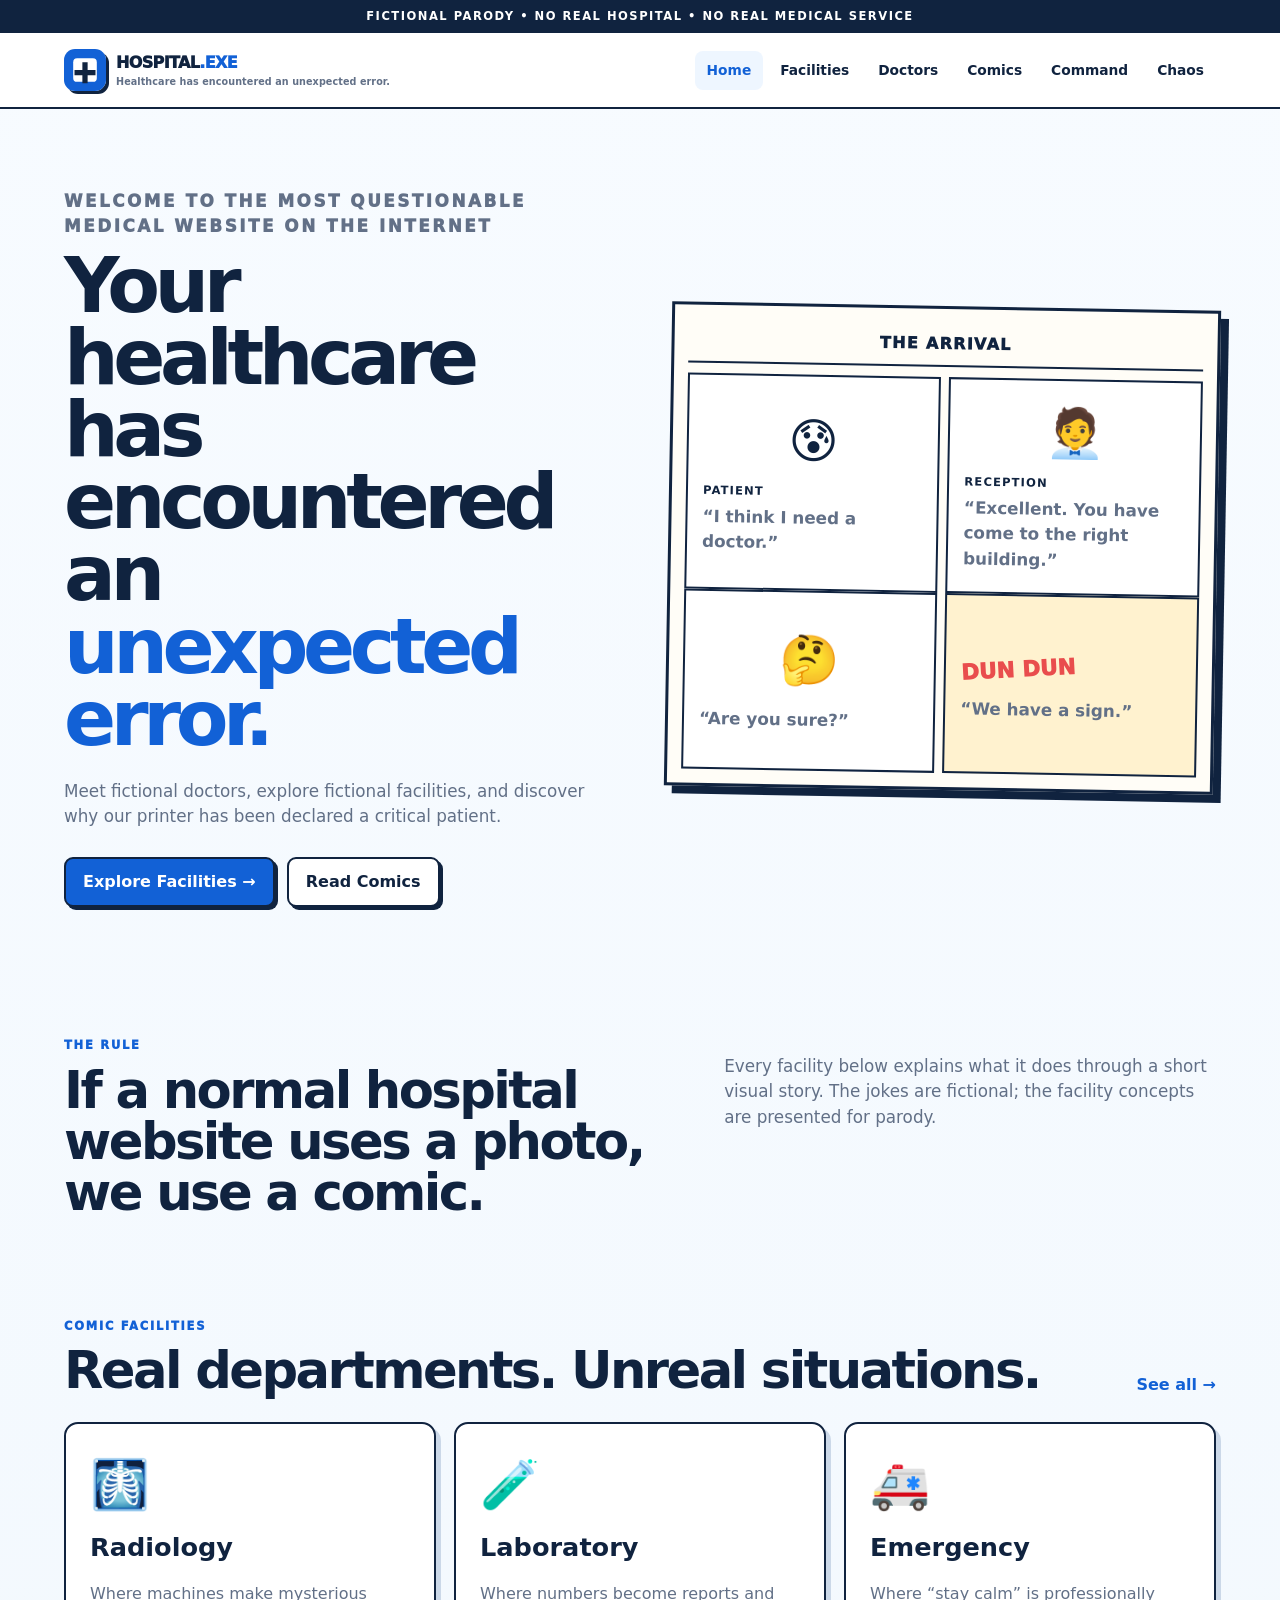
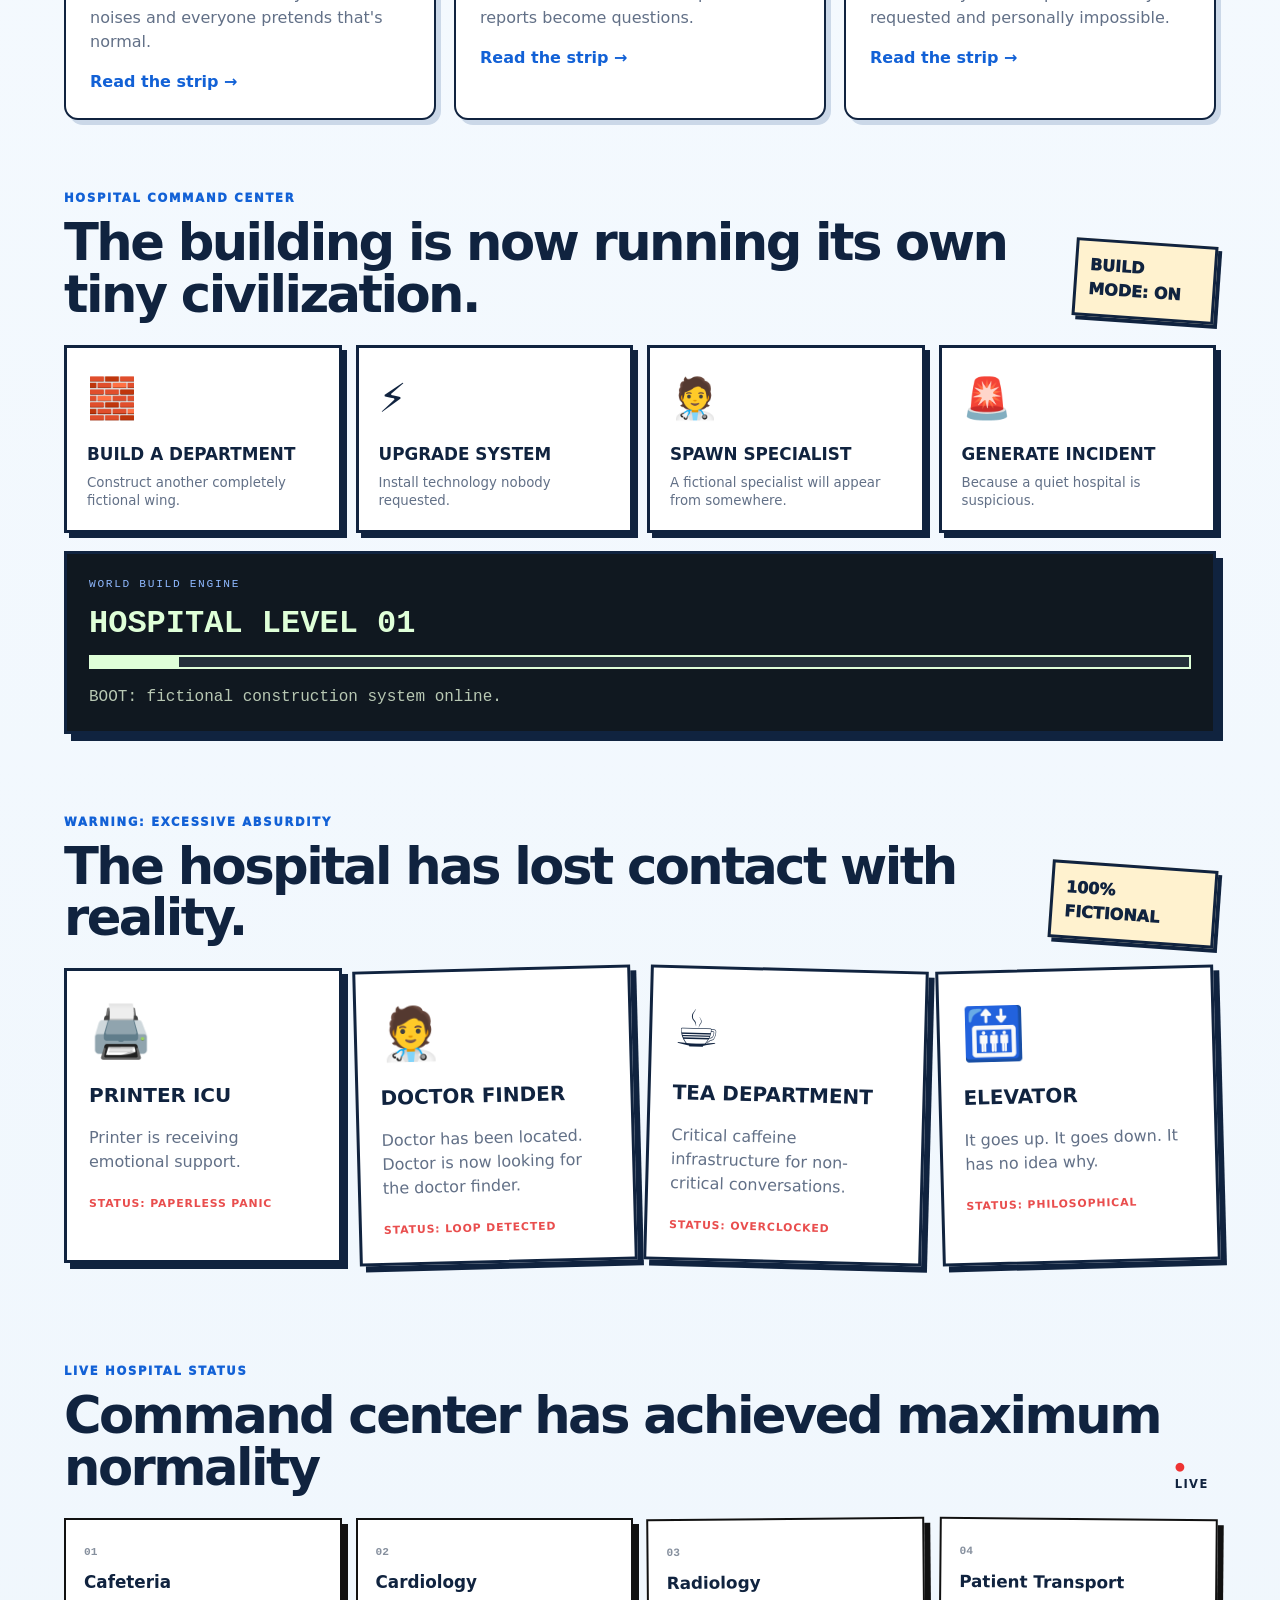
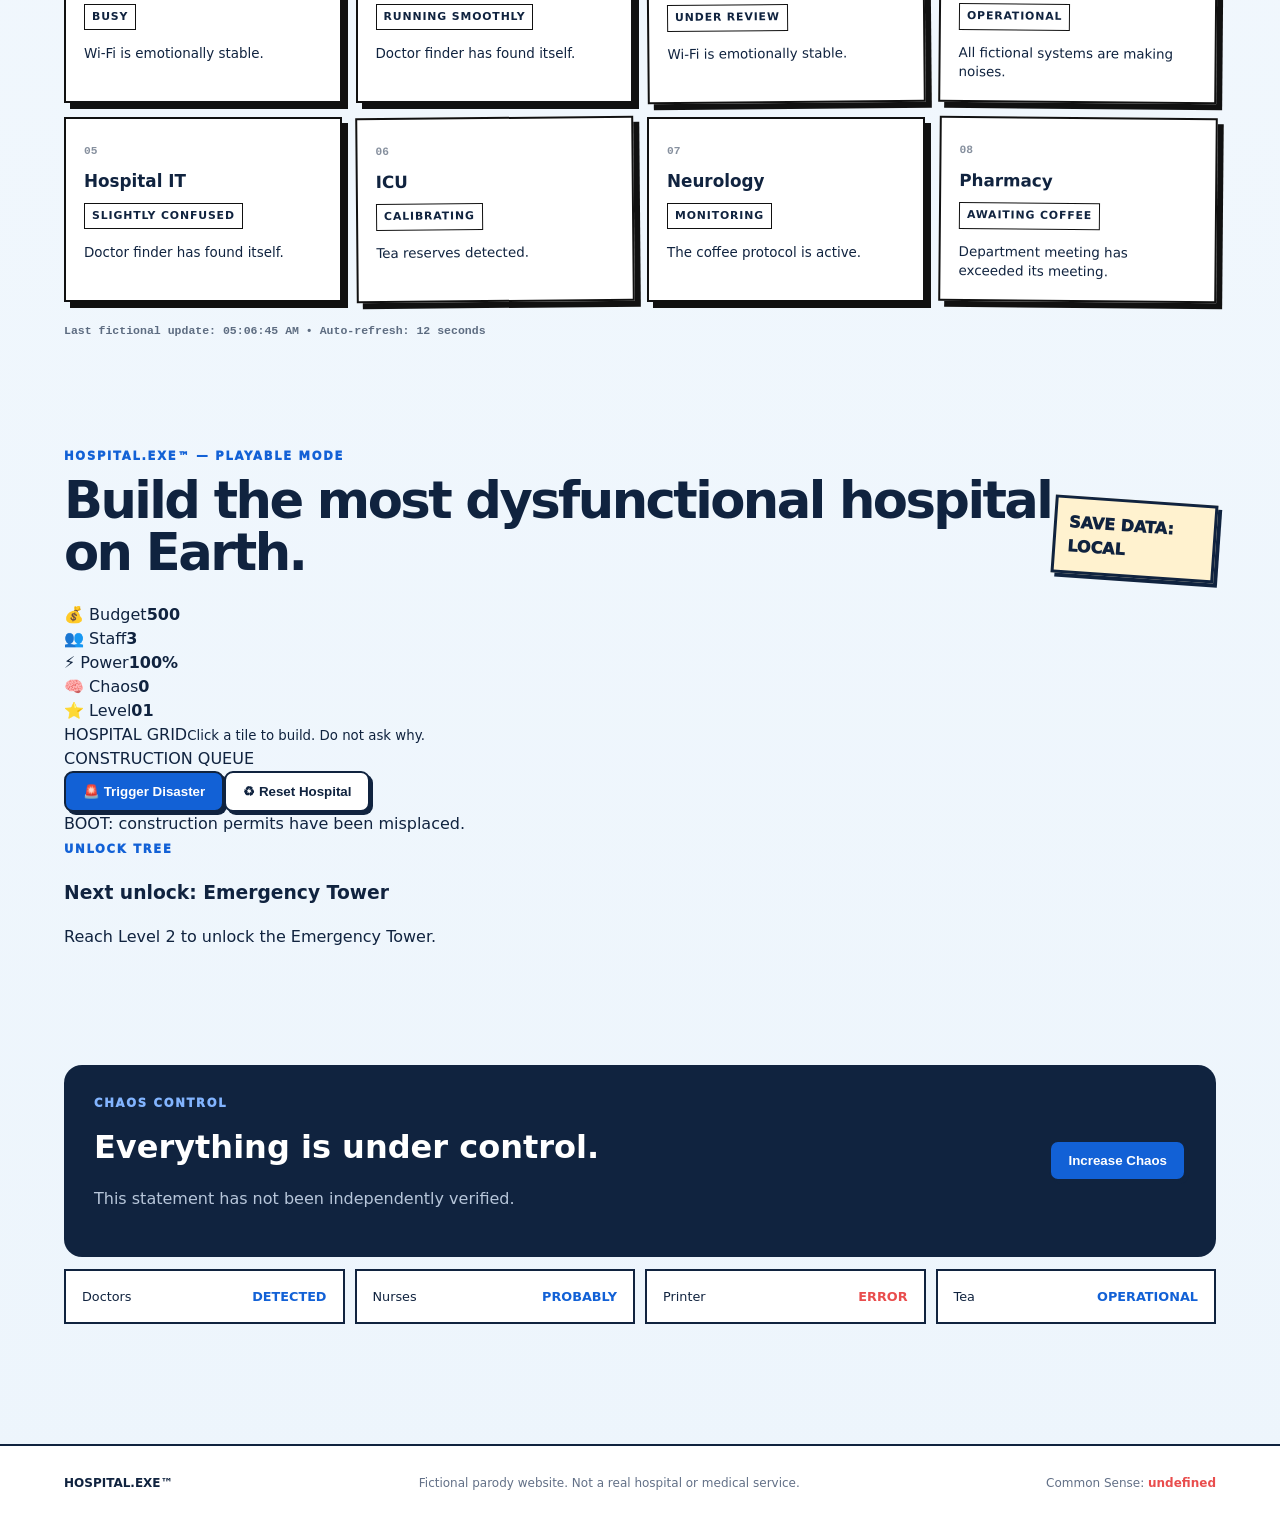
==== commit d19c11b2: "Upgrade homepage with playable hospital builder" ====
--- a/index.html
+++ b/index.html
@@ -77,6 +77,14 @@
     </section>
     <section class="section absurd-zone"><div class="section-head"><div><p class="eyebrow">WARNING: EXCESSIVE ABSURDITY</p><h2>The hospital has lost contact with reality.</h2></div><span class="sticker">100% FICTIONAL</span></div><div class="absurd-grid"><div class="absurd-card"><span class="giant">🖨️</span><h3>PRINTER ICU</h3><p>Printer is receiving emotional support.</p><b>STATUS: PAPERLESS PANIC</b></div><div class="absurd-card tilt"><span class="giant">🧑‍⚕️</span><h3>DOCTOR FINDER</h3><p>Doctor has been located. Doctor is now looking for the doctor finder.</p><b>STATUS: LOOP DETECTED</b></div><div class="absurd-card"><span class="giant">☕</span><h3>TEA DEPARTMENT</h3><p>Critical caffeine infrastructure for non-critical conversations.</p><b>STATUS: OVERCLOCKED</b></div><div class="absurd-card tilt"><span class="giant">🛗</span><h3>ELEVATOR</h3><p>It goes up. It goes down. It has no idea why.</p><b>STATUS: PHILOSOPHICAL</b></div></div></section><section class="section live-status" id="live-status"><div class="section-head"><div><p class="eyebrow">LIVE HOSPITAL STATUS</p><h2 id="live-status-title">Synchronizing fictional reality…</h2></div><span class="live-dot">● LIVE</span></div><div class="live-status-grid" id="live-status-grid"></div><p class="status-timestamp" id="status-timestamp">Awaiting first fictional telemetry packet…</p></section>
 
+    <section class="section game-section" id="game">
+      <div class="section-head"><div><p class="eyebrow">HOSPITAL.EXE™ — PLAYABLE MODE</p><h2>Build the most dysfunctional hospital on Earth.</h2></div><span class="sticker">SAVE DATA: LOCAL</span></div>
+      <div class="game-hud"><div><span>💰 Budget</span><b id="game-money">500</b></div><div><span>👥 Staff</span><b id="game-staff">3</b></div><div><span>⚡ Power</span><b id="game-power">100%</b></div><div><span>🧠 Chaos</span><b id="game-chaos">0</b></div><div><span>⭐ Level</span><b id="game-level">01</b></div></div>
+      <div class="game-layout"><div class="hospital-board"><div class="board-title"><span>HOSPITAL GRID</span><small>Click a tile to build. Do not ask why.</small></div><div class="build-grid" id="build-grid" aria-label="Playable hospital grid"></div></div>
+      <aside class="game-panel"><div class="panel-title">CONSTRUCTION QUEUE</div><div id="build-options" class="build-options"></div><button class="button primary game-action" id="incident-button">🚨 Trigger Disaster</button><button class="button game-action" id="reset-game">♻ Reset Hospital</button><div class="game-log" id="game-log">BOOT: construction permits have been misplaced.</div></aside></div>
+      <div class="unlock-box"><div><span class="eyebrow">UNLOCK TREE</span><h3 id="unlock-title">Next unlock: Emergency Tower</h3><p id="unlock-text">Reach Level 2 to unlock the Emergency Tower.</p></div><div class="unlock-meter"><i id="unlock-progress"></i></div></div>
+    </section>
+
     <section class="section chaos-section" id="chaos">
       <div class="chaos-box">
         <div><p class="eyebrow">CHAOS CONTROL</p><h2 id="status-title">Everything is under control.</h2><p id="status-message">This statement has not been independently verified.</p></div>
--- a/css/style.css
+++ b/css/style.css
@@ -1,4 +1,6 @@
 :root{--ink:#10233f;--blue:#1261d6;--pale:#eef6ff;--paper:#fffdf7;--red:#e94d4d;--line:#10233f;--muted:#627087;--shadow:8px 8px 0 #10233f}*{box-sizing:border-box}html{scroll-behavior:smooth}body{margin:0;color:var(--ink);font-family:Inter,ui-sans-serif,system-ui,-apple-system,BlinkMacSystemFont,"Segoe UI",sans-serif;background:linear-gradient(180deg,#f7fbff,#edf5fc);line-height:1.5}.top-alert{background:#10233f;color:#fff;text-align:center;padding:8px;font-size:.72rem;letter-spacing:.13em;font-weight:800}.site-header{position:sticky;top:0;z-index:20;display:flex;align-items:center;justify-content:space-between;gap:24px;padding:16px 5vw;background:rgba(255,255,255,.94);backdrop-filter:blur(14px);border-bottom:2px solid var(--line)}.brand-logo{width:42px;height:42px;display:block;flex:0 0 42px;border-radius:11px;box-shadow:3px 3px 0 var(--ink)}.brand{display:flex;gap:10px;align-items:center;color:inherit;text-decoration:none;font-weight:950;letter-spacing:-.04em}.brand-mark{display:grid;place-items:center;width:38px;height:38px;border-radius:10px;background:var(--blue);color:white;font-size:25px;box-shadow:3px 3px 0 var(--ink)}.brand .exe{color:var(--blue)}.brand small{display:block;color:var(--muted);font-size:.6rem;letter-spacing:.01em;font-weight:700}.site-header nav{display:flex;gap:5px}.site-header nav a{color:var(--ink);text-decoration:none;padding:9px 12px;border-radius:8px;font-size:.86rem;font-weight:800}.site-header nav a:hover,.site-header nav a.active{background:var(--pale);color:var(--blue)}.menu-toggle{display:none;background:none;border:0;font-size:24px}.hero,.section,.page-hero{width:min(1160px,90%);margin:auto}.hero{min-height:650px;display:grid;grid-template-columns:1fr 1fr;gap:55px;align-items:center;padding:80px 0}.eyebrow{margin:0 0 10px;color:var(--blue);font-size:.72rem;letter-spacing:.15em;font-weight:950}.hero h1,.page-hero h1{font-size:clamp(3rem,6vw,6rem);line-height:.94;letter-spacing:-.07em;margin:0 0 24px}.hero h1 em,.page-hero h1 em{font-style:normal;color:var(--blue)}.hero p,.page-hero>p{color:var(--muted);max-width:650px;font-size:1.05rem}.hero-actions{display:flex;gap:12px;flex-wrap:wrap;margin-top:28px}.button{display:inline-flex;align-items:center;justify-content:center;border:2px solid var(--line);background:#fff;color:var(--ink);text-decoration:none;padding:11px 17px;border-radius:9px;font-weight:900;cursor:pointer;box-shadow:3px 3px 0 var(--ink);transition:.15s}.button:hover{transform:translate(2px,2px);box-shadow:1px 1px 0 var(--ink)}.button.primary{background:var(--blue);color:#fff}.comic-paper{background:var(--paper);border:3px solid var(--line);padding:14px;box-shadow:var(--shadow);transform:rotate(1deg)}.comic-caption,.comic-title{font-weight:950;letter-spacing:.08em;text-transform:uppercase;text-align:center;padding:9px;border-bottom:2px solid var(--line);margin-bottom:10px}.panel-row,.comic-grid{display:grid;gap:8px}.panel-row{grid-template-columns:1fr 1fr}.comic-grid.four{grid-template-columns:repeat(4,1fr)}.panel{position:relative;min-height:180px;padding:15px;background:#fff;border:2px solid var(--line);display:flex;flex-direction:column;justify-content:center}.panel-no{position:absolute;top:6px;right:7px;font-size:.65rem;font-weight:900;color:var(--muted)}.panel .character{font-size:3rem;text-align:center;margin-bottom:7px}.panel strong{font-size:.72rem;letter-spacing:.1em}.panel p{margin:5px 0;font-weight:750}.panel.punch{background:#fff2cf}.sound{font-weight:1000;font-size:1.35rem;color:var(--red);transform:rotate(-4deg);margin:10px 0}.speech{margin-top:9px;padding:7px 10px;border:2px solid var(--line);border-radius:50%;background:#fff;font-weight:900}.intro{display:grid;grid-template-columns:1.2fr 1fr;gap:70px;padding:70px 0}.intro h2,.section-head h2{font-size:clamp(2rem,4vw,3.7rem);line-height:1;letter-spacing:-.05em;margin:0}.intro>p{color:var(--muted);font-size:1.05rem}.section{padding:50px 0}.section-head{display:flex;justify-content:space-between;align-items:end;margin-bottom:25px}.text-link,.mini-link{color:var(--blue);font-weight:900;text-decoration:none}.card-grid,.doctor-grid,.archive-grid{display:grid;grid-template-columns:repeat(3,1fr);gap:18px}.facility-card,.doctor-card,.archive-card{display:block;text-decoration:none;color:inherit;background:#fff;border:2px solid var(--line);border-radius:14px;padding:24px;box-shadow:5px 5px 0 #cbd8e8;transition:.2s}.facility-card:hover,.doctor-card:hover,.archive-card:hover{transform:translateY(-5px);box-shadow:7px 8px 0 #cbd8e8}.facility-icon{font-size:3rem}.facility-card h3{font-size:1.6rem;margin:8px 0}.facility-card p{color:var(--muted)}.chaos-section{padding-bottom:90px}.chaos-box{display:flex;justify-content:space-between;gap:20px;align-items:center;background:#10233f;color:#fff;border-radius:18px;padding:30px}.chaos-box .eyebrow{color:#82b4ff}.chaos-box h2{margin:0;font-size:2rem}.chaos-box p{color:#b7c6da}.status-grid{display:grid;grid-template-columns:repeat(4,1fr);margin-top:12px;gap:10px}.status-grid div{padding:16px;background:#fff;border:2px solid var(--line);display:flex;justify-content:space-between;gap:10px;font-size:.8rem}.status-grid b{color:var(--blue)}.status-grid .danger{color:var(--red)}.page-hero{padding:100px 0 70px}.comic-list{padding-top:0}.facility-strip{margin-bottom:75px}.strip-heading{display:flex;gap:18px;align-items:start;margin-bottom:18px}.strip-heading>span{font-size:3rem}.strip-heading h2{margin:0;font-size:2.5rem;letter-spacing:-.05em}.strip-heading p:last-child{color:var(--muted);margin-top:5px}.facility-note{margin-top:14px;color:var(--muted);font-size:.9rem}.facility-note span{color:var(--red);font-weight:900}.doctor-head{display:flex;gap:15px;align-items:center}.doctor-avatar{font-size:3.2rem}.doctor-card h2{margin:0}.doctor-card .doctor-head p:last-child{color:var(--muted);margin:3px 0}.mini-comic{margin:20px 0;padding:12px;background:var(--paper);border:2px solid var(--line);display:grid;gap:5px;font-size:.82rem}.mini-comic div{padding:8px;border-bottom:1px solid #ccd6e3}.mini-comic div:last-child{border:0;background:#fff2cf}.archive-card>span{font-weight:950;color:var(--blue)}.archive-card h2{margin:4px 0}.archive-card>p{color:var(--muted)}.mini-strip{background:var(--paper);border:2px solid var(--line);padding:14px;font-size:.82rem}.archive-card{display:block}.archive-grid{grid-template-columns:repeat(2,1fr)}footer{margin-top:30px;padding:28px 5vw;border-top:2px solid var(--line);display:flex;justify-content:space-between;gap:15px;flex-wrap:wrap;font-size:.75rem;color:var(--muted);background:#fff}footer strong{color:var(--ink)}footer b{color:var(--red)}@media(max-width:850px){.site-header nav{display:none}.menu-toggle{display:block}.site-header nav.open{display:flex;position:absolute;top:73px;left:0;right:0;background:#fff;padding:12px 5vw;border-bottom:2px solid var(--line);flex-direction:column}.hero{grid-template-columns:1fr;padding:55px 0}.hero-comic{order:-1}.intro{grid-template-columns:1fr;gap:20px}.card-grid,.doctor-grid{grid-template-columns:1fr}.comic-grid.four{grid-template-columns:1fr 1fr}.page-hero{padding:65px 0 45px}.chaos-box{flex-direction:column;align-items:flex-start}.status-grid{grid-template-columns:1fr 1fr}}@media(max-width:520px){.comic-grid.four,.panel-row,.archive-grid{grid-template-columns:1fr}.hero h1,.page-hero h1{font-size:3.1rem}.site-header{padding:12px 5vw}.brand small{display:none}.panel{min-height:145px}.status-grid{grid-template-columns:1fr}footer{flex-direction:column}}.warning-tape{border:3px dashed var(--red);background:#fff2cf;padding:12px 16px;font-weight:1000;letter-spacing:.08em;transform:rotate(-1deg);box-shadow:5px 5px 0 var(--ink)}.facility-intro{padding-top:0}.absurd-zone{padding-top:30px}.sticker{display:inline-block;border:3px solid var(--ink);background:#fff2cf;padding:12px;font-weight:1000;transform:rotate(4deg);box-shadow:4px 4px 0 var(--ink)}.absurd-grid{display:grid;grid-template-columns:repeat(4,1fr);gap:14px}.absurd-card{background:#fff;border:3px solid var(--ink);padding:22px;box-shadow:6px 6px 0 var(--ink);min-height:240px}.absurd-card.tilt{transform:rotate(-1.5deg)}.absurd-card:nth-child(3){transform:rotate(1.5deg)}.giant{font-size:3.2rem}.absurd-card h3{margin:10px 0 5px;font-size:1.25rem}.absurd-card p{color:var(--muted)}.absurd-card b{font-size:.68rem;color:var(--red);letter-spacing:.08em}.archive-card.mega{grid-column:1/-1;background:#10233f;color:#fff}.archive-card.mega>span,.archive-card.mega>p{color:#a9caff}.archive-card.mega .mini-strip{color:var(--ink)}@media(max-width:850px){.absurd-grid{grid-template-columns:1fr 1fr}}@media(max-width:520px){.absurd-grid{grid-template-columns:1fr}.sticker{display:none}}
 .command-center{padding-top:20px}.control-grid{display:grid;grid-template-columns:repeat(4,1fr);gap:14px}.control-tile{text-align:left;border:3px solid var(--ink);background:#fff;padding:20px;min-height:180px;box-shadow:5px 5px 0 var(--ink);cursor:pointer;transition:.15s}.control-tile:hover{transform:translate(3px,3px);box-shadow:2px 2px 0 var(--ink)}.control-tile span{display:block;font-size:2.5rem;margin-bottom:14px}.control-tile b{display:block;font-size:1.05rem}.control-tile small{display:block;color:var(--muted);margin-top:7px;line-height:1.35}.queue-console{margin-top:18px;background:#101820;color:#dfffd8;border:3px solid var(--ink);padding:22px;box-shadow:7px 7px 0 var(--ink);font-family:ui-monospace,SFMono-Regular,Consolas,monospace}.console-label{display:block;color:#8fb9ff;font-size:.7rem;letter-spacing:.15em}.queue-console strong{display:block;font-size:2rem;margin:7px 0}.queue-meter{height:14px;background:#25313b;border:2px solid #dfffd8;overflow:hidden}.queue-meter i{display:block;height:100%;width:17%;background:#dfffd8;transition:width .4s}.queue-console p{margin-bottom:0;color:#b8c8b3}.incident-log{border:3px solid var(--ink);background:var(--paper);padding:8px;margin-bottom:18px;box-shadow:6px 6px 0 var(--ink)}.incident-log div{padding:13px;border-bottom:1px dashed #9ba9b9;font-family:ui-monospace,SFMono-Regular,Consolas,monospace;font-size:.82rem}.incident-log div:last-child{border-bottom:0}@media(max-width:850px){.control-grid{grid-template-columns:1fr 1fr}}@media(max-width:520px){.control-grid{grid-template-columns:1fr}.queue-console strong{font-size:1.5rem}}
 
-.live-status{position:relative}.live-dot{font-size:.72rem;font-weight:900;letter-spacing:.12em}.live-dot::first-letter{color:#e33}.live-status-grid{display:grid;grid-template-columns:repeat(4,minmax(0,1fr));gap:14px}.live-card{position:relative;border:2px solid #111;background:#fff;padding:18px;min-height:145px;box-shadow:6px 6px 0 #111}.live-card:nth-child(3n){transform:rotate(-.5deg)}.live-card:nth-child(4n){transform:rotate(.5deg)}.live-number{font:900 .7rem monospace;opacity:.5}.live-card strong{display:block;font-size:1.05rem;margin:8px 0}.live-card b{display:inline-block;font-size:.68rem;letter-spacing:.08em;border:1px solid #111;padding:4px 7px}.live-card p{font-size:.84rem;line-height:1.45;margin-bottom:0}.status-timestamp{font:700 .72rem monospace;opacity:.65;margin-top:22px}.install-app{border:2px solid #111;background:#fff;padding:8px 11px;font:800 .72rem inherit;cursor:pointer}.install-app:hover{transform:translateY(-1px)}@media(max-width:900px){.live-status-grid{grid-template-columns:repeat(2,minmax(0,1fr))}}@media(max-width:560px){.live-status-grid{grid-template-columns:1fr}.live-card{min-height:auto}.install-app{width:100%;margin-top:8px}}+.live-status{position:relative}.live-dot{font-size:.72rem;font-weight:900;letter-spacing:.12em}.live-dot::first-letter{color:#e33}.live-status-grid{display:grid;grid-template-columns:repeat(4,minmax(0,1fr));gap:14px}.live-card{position:relative;border:2px solid #111;background:#fff;padding:18px;min-height:145px;box-shadow:6px 6px 0 #111}.live-card:nth-child(3n){transform:rotate(-.5deg)}.live-card:nth-child(4n){transform:rotate(.5deg)}.live-number{font:900 .7rem monospace;opacity:.5}.live-card strong{display:block;font-size:1.05rem;margin:8px 0}.live-card b{display:inline-block;font-size:.68rem;letter-spacing:.08em;border:1px solid #111;padding:4px 7px}.live-card p{font-size:.84rem;line-height:1.45;margin-bottom:0}.status-timestamp{font:700 .72rem monospace;opacity:.65;margin-top:22px}.install-app{border:2px solid #111;background:#fff;padding:8px 11px;font:800 .72rem inherit;cursor:pointer}.install-app:hover{transform:translateY(-1px)}@media(max-width:900px){.live-status-grid{grid-template-columns:repeat(2,minmax(0,1fr))}}@media(max-width:560px){.live-status-grid{grid-template-columns:1fr}.live-card{min-height:auto}.install-app{width:100%;margin-top:8px}}
+.command-center{padding-top:20px}.control-grid{display:grid;grid-template-columns:repeat(4,1fr);gap:14px}.control-tile{text-align:left;border:3px solid var(--ink);background:#fff;padding:20px;min-height:180px;box-shadow:5px 5px 0 var(--ink);cursor:pointer;transition:.15s;font:inherit;color:inherit}.control-tile:hover{transform:translate(3px,3px);box-shadow:2px 2px 0 var(--ink)}.control-tile span{display:block;font-size:2.5rem;margin-bottom:14px}.control-tile b{display:block;font-size:1.05rem}.control-tile small{display:block;color:var(--muted);margin-top:7px;line-height:1.35}.queue-console{margin-top:18px;background:#101820;color:#dfffd8;border:3px solid var(--ink);padding:22px;box-shadow:7px 7px 0 var(--ink);font-family:ui-monospace,SFMono-Regular,Consolas,monospace}.console-label{display:block;color:#8fb9ff;font-size:.7rem;letter-spacing:.15em}.queue-console strong{display:block;font-size:2rem;margin:7px 0}.queue-meter{height:14px;background:#25313b;border:2px solid #dfffd8;overflow:hidden}.queue-meter i{display:block;height:100%;width:8%;background:#dfffd8;transition:width .4s}.queue-console p{margin-bottom:0;color:#b8c8b3}.brand-logo{object-fit:contain}@media(max-width:850px){.control-grid{grid-template-columns:1fr 1fr}}@media(max-width:520px){.control-grid{grid-template-columns:1fr}.queue-console strong{font-size:1.5rem}}
+.generated-comics{padding-top:10px}.generator-note{max-width:820px;color:var(--muted);margin:-8px 0 24px}.generator-note code{font-family:ui-monospace,SFMono-Regular,Consolas,monospace;background:#10233f;color:#fff;padding:2px 5px}.generated-grid{display:grid;grid-template-columns:repeat(2,minmax(0,1fr));gap:20px}.generated-comic{margin:0;background:#fff;border:3px solid var(--ink);padding:10px;box-shadow:7px 7px 0 var(--ink);transition:.18s}.generated-comic:nth-child(odd){transform:rotate(-.7deg)}.generated-comic:nth-child(even){transform:rotate(.7deg)}.generated-comic:hover{transform:translateY(-4px) rotate(0);box-shadow:9px 10px 0 var(--ink)}.generated-comic img{display:block;width:100%;height:auto;border:2px solid var(--ink);background:var(--paper)}.generated-comic figcaption{padding:10px 4px 2px;font:900 .68rem ui-monospace,SFMono-Regular,Consolas,monospace;letter-spacing:.08em;color:var(--red)}@media(max-width:700px){.generated-grid{grid-template-columns:1fr}.generated-comic:nth-child(odd),.generated-comic:nth-child(even){transform:none}}
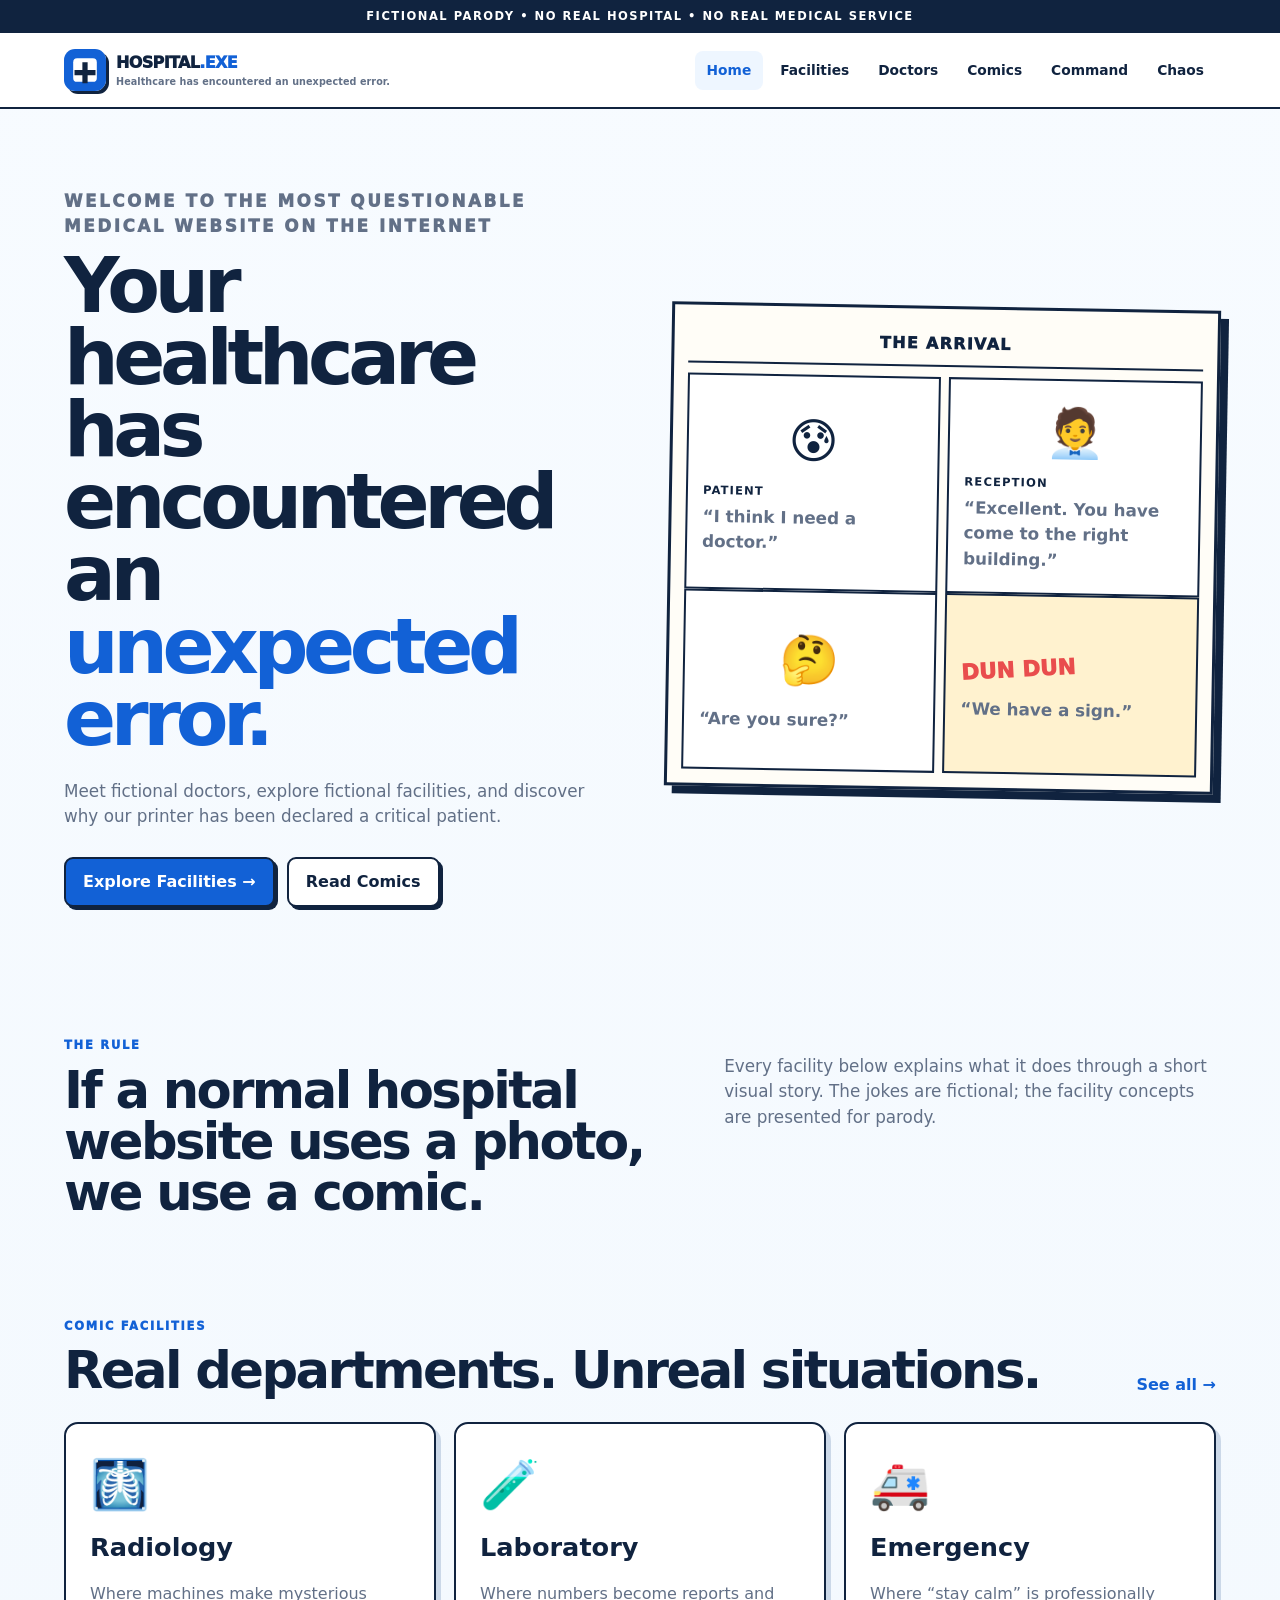
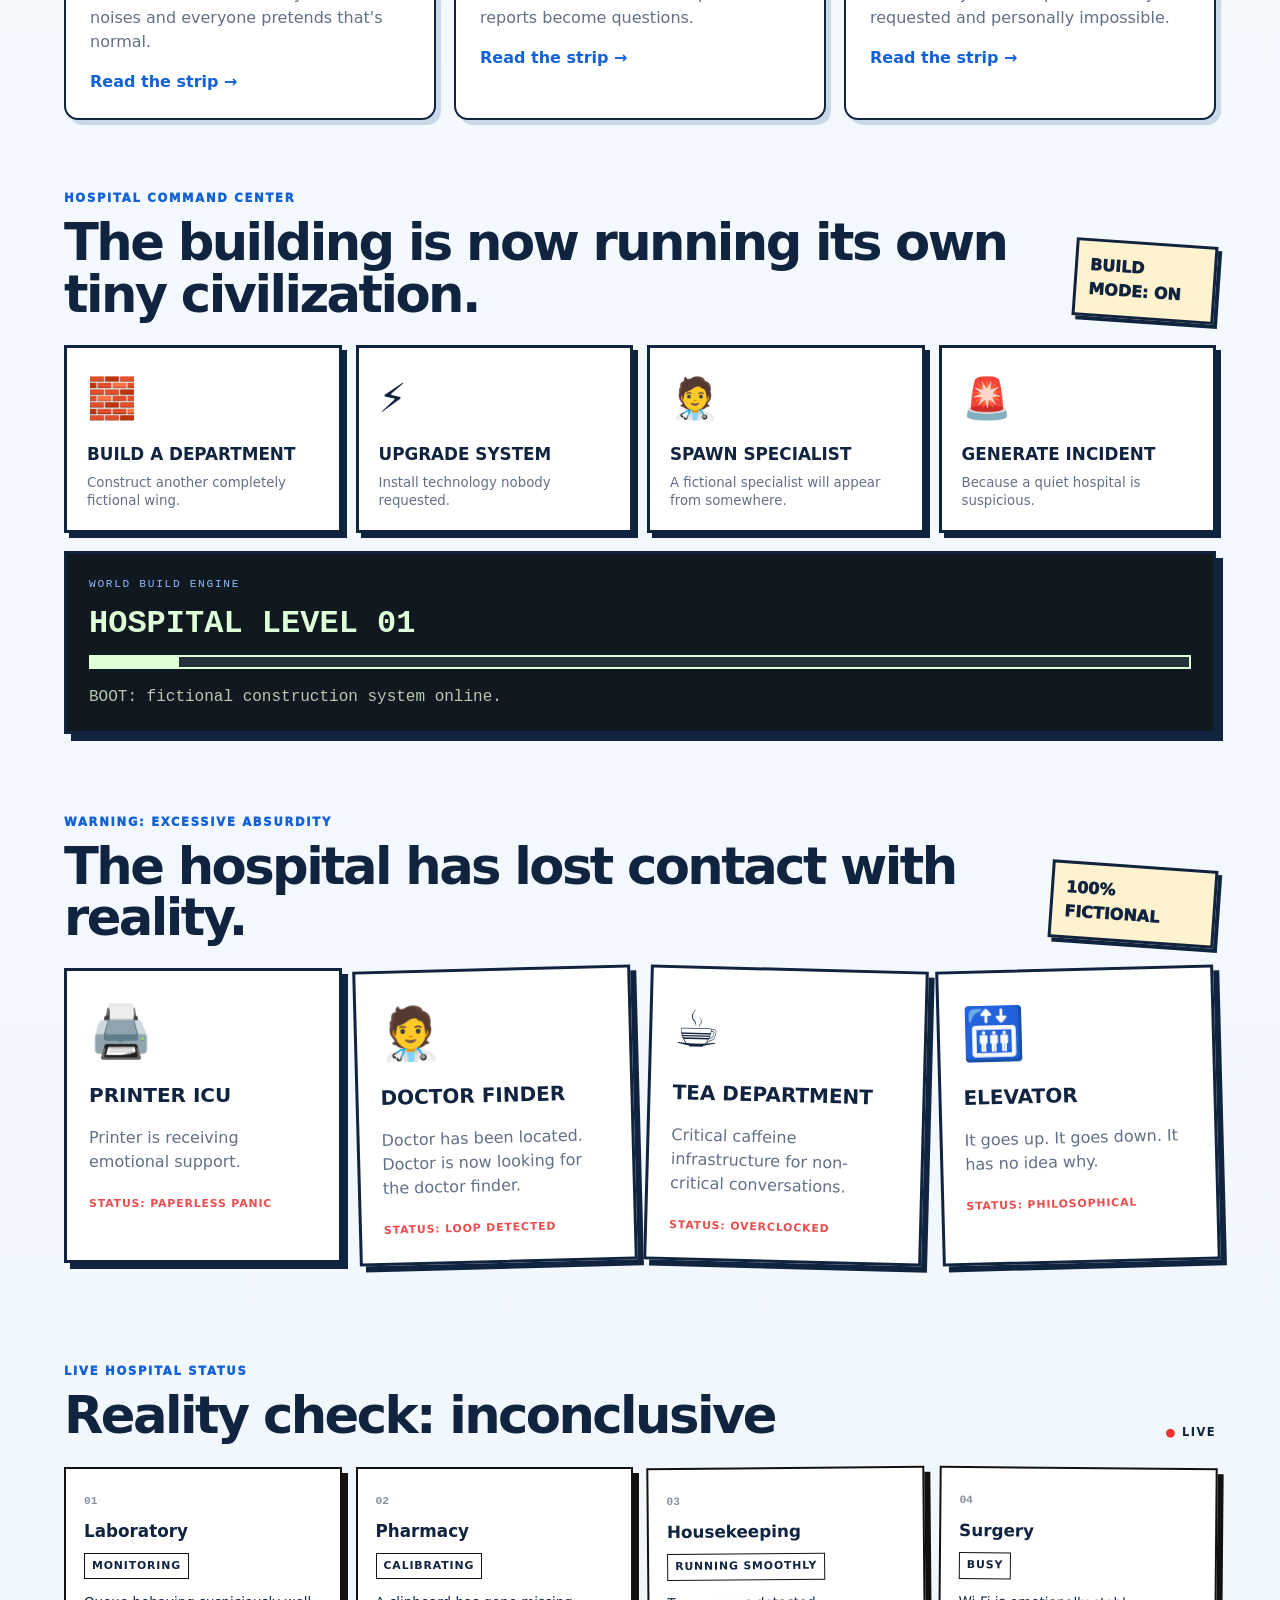
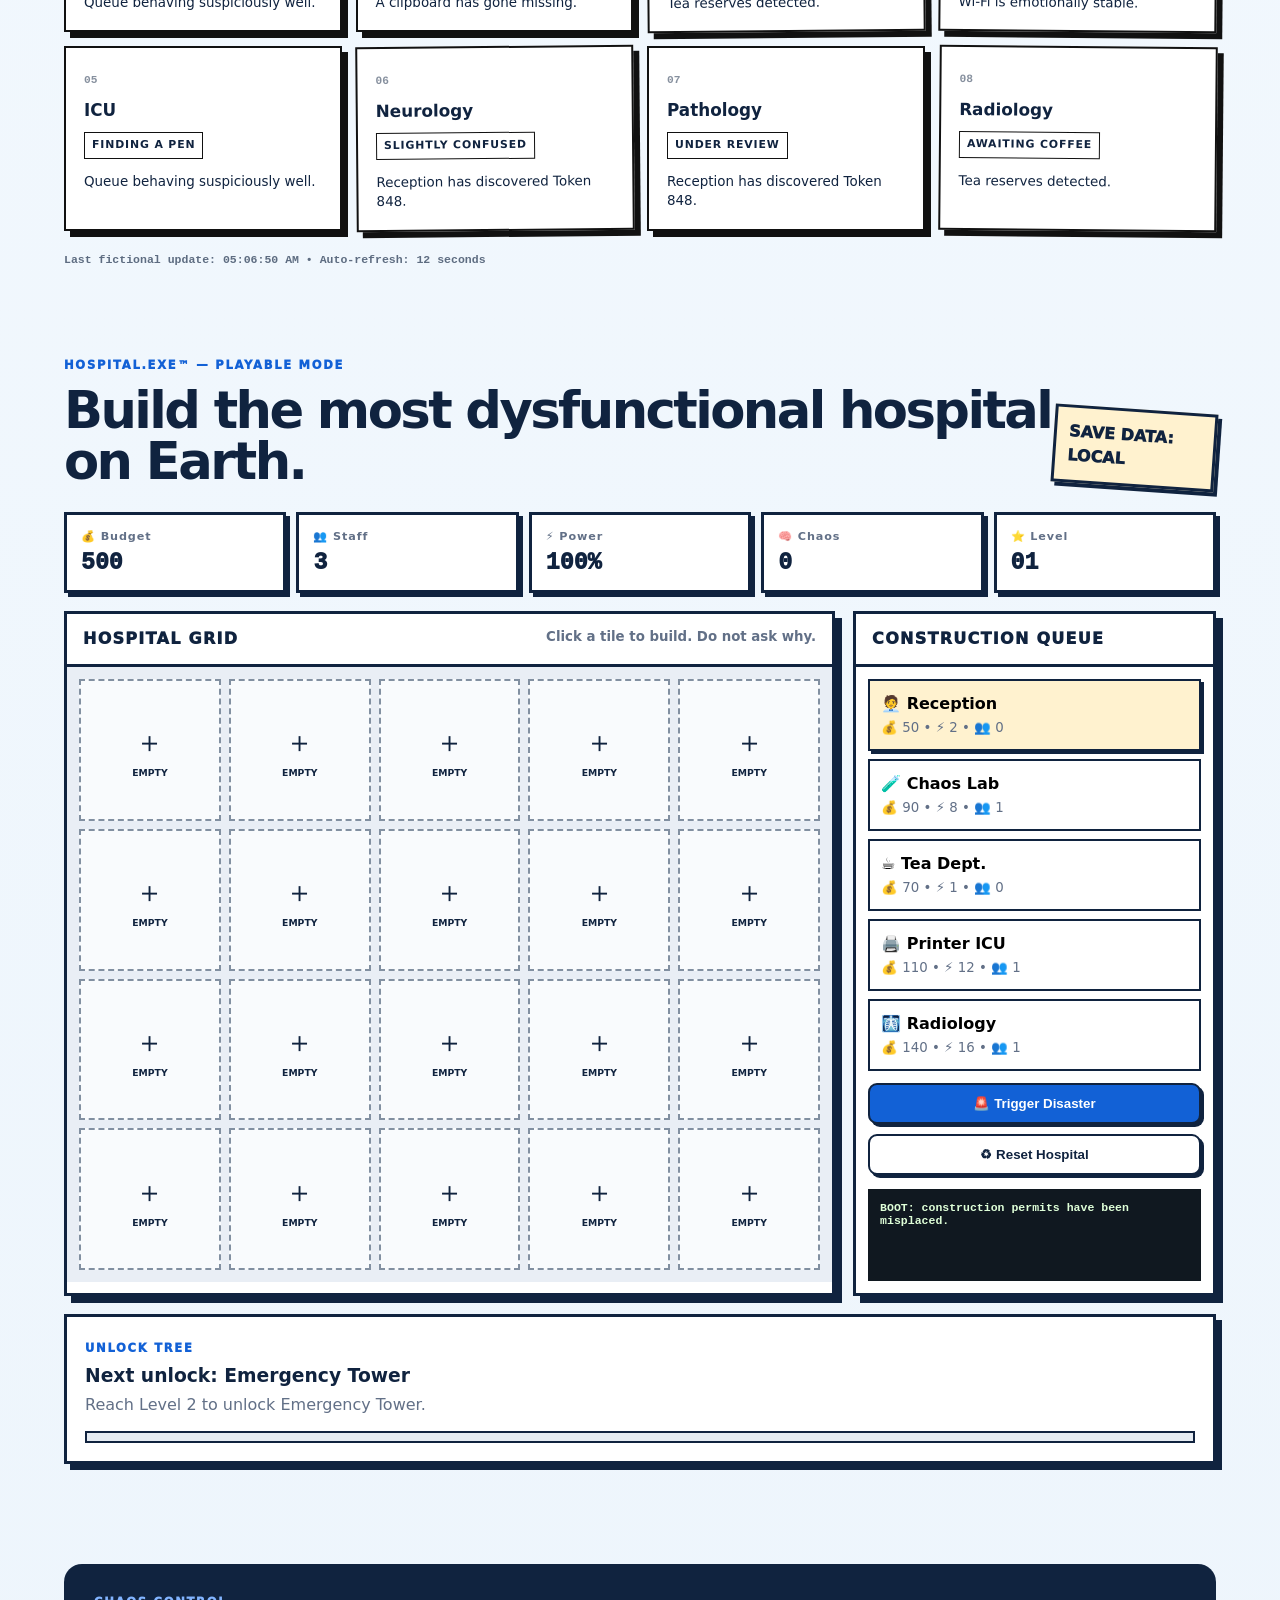
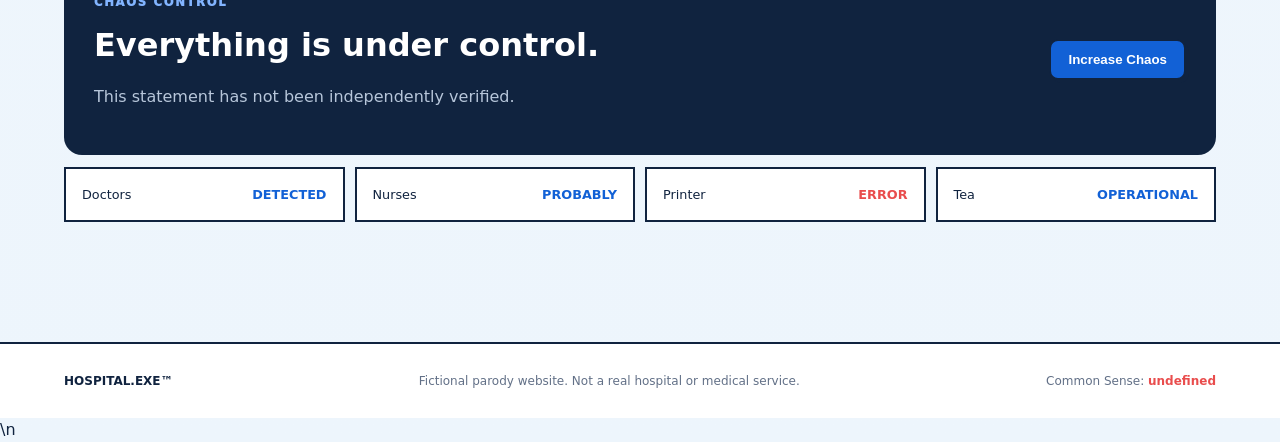
==== commit 3bf9e9d5: "Load Python-generated unique content dataset" ====
--- a/index.html
+++ b/index.html
@@ -97,7 +97,7 @@
   </main>
 
   <footer><strong>HOSPITAL.EXE™</strong><span>Fictional parody website. Not a real hospital or medical service.</span><span>Common Sense: <b>undefined</b></span></footer>
-  <script src="js/app.js"></script>
+  <script src="js/generated-content.js"></script>\n  <script src="js/app.js"></script>
 <noscript><div class="top-alert">JavaScript is required for LIVE fictional status and PWA features.</div></noscript>
 </body>
 </html>
--- a/css/style.css
+++ b/css/style.css
@@ -3,4 +3,5 @@
 
 .live-status{position:relative}.live-dot{font-size:.72rem;font-weight:900;letter-spacing:.12em}.live-dot::first-letter{color:#e33}.live-status-grid{display:grid;grid-template-columns:repeat(4,minmax(0,1fr));gap:14px}.live-card{position:relative;border:2px solid #111;background:#fff;padding:18px;min-height:145px;box-shadow:6px 6px 0 #111}.live-card:nth-child(3n){transform:rotate(-.5deg)}.live-card:nth-child(4n){transform:rotate(.5deg)}.live-number{font:900 .7rem monospace;opacity:.5}.live-card strong{display:block;font-size:1.05rem;margin:8px 0}.live-card b{display:inline-block;font-size:.68rem;letter-spacing:.08em;border:1px solid #111;padding:4px 7px}.live-card p{font-size:.84rem;line-height:1.45;margin-bottom:0}.status-timestamp{font:700 .72rem monospace;opacity:.65;margin-top:22px}.install-app{border:2px solid #111;background:#fff;padding:8px 11px;font:800 .72rem inherit;cursor:pointer}.install-app:hover{transform:translateY(-1px)}@media(max-width:900px){.live-status-grid{grid-template-columns:repeat(2,minmax(0,1fr))}}@media(max-width:560px){.live-status-grid{grid-template-columns:1fr}.live-card{min-height:auto}.install-app{width:100%;margin-top:8px}}
 .command-center{padding-top:20px}.control-grid{display:grid;grid-template-columns:repeat(4,1fr);gap:14px}.control-tile{text-align:left;border:3px solid var(--ink);background:#fff;padding:20px;min-height:180px;box-shadow:5px 5px 0 var(--ink);cursor:pointer;transition:.15s;font:inherit;color:inherit}.control-tile:hover{transform:translate(3px,3px);box-shadow:2px 2px 0 var(--ink)}.control-tile span{display:block;font-size:2.5rem;margin-bottom:14px}.control-tile b{display:block;font-size:1.05rem}.control-tile small{display:block;color:var(--muted);margin-top:7px;line-height:1.35}.queue-console{margin-top:18px;background:#101820;color:#dfffd8;border:3px solid var(--ink);padding:22px;box-shadow:7px 7px 0 var(--ink);font-family:ui-monospace,SFMono-Regular,Consolas,monospace}.console-label{display:block;color:#8fb9ff;font-size:.7rem;letter-spacing:.15em}.queue-console strong{display:block;font-size:2rem;margin:7px 0}.queue-meter{height:14px;background:#25313b;border:2px solid #dfffd8;overflow:hidden}.queue-meter i{display:block;height:100%;width:8%;background:#dfffd8;transition:width .4s}.queue-console p{margin-bottom:0;color:#b8c8b3}.brand-logo{object-fit:contain}@media(max-width:850px){.control-grid{grid-template-columns:1fr 1fr}}@media(max-width:520px){.control-grid{grid-template-columns:1fr}.queue-console strong{font-size:1.5rem}}
-.generated-comics{padding-top:10px}.generator-note{max-width:820px;color:var(--muted);margin:-8px 0 24px}.generator-note code{font-family:ui-monospace,SFMono-Regular,Consolas,monospace;background:#10233f;color:#fff;padding:2px 5px}.generated-grid{display:grid;grid-template-columns:repeat(2,minmax(0,1fr));gap:20px}.generated-comic{margin:0;background:#fff;border:3px solid var(--ink);padding:10px;box-shadow:7px 7px 0 var(--ink);transition:.18s}.generated-comic:nth-child(odd){transform:rotate(-.7deg)}.generated-comic:nth-child(even){transform:rotate(.7deg)}.generated-comic:hover{transform:translateY(-4px) rotate(0);box-shadow:9px 10px 0 var(--ink)}.generated-comic img{display:block;width:100%;height:auto;border:2px solid var(--ink);background:var(--paper)}.generated-comic figcaption{padding:10px 4px 2px;font:900 .68rem ui-monospace,SFMono-Regular,Consolas,monospace;letter-spacing:.08em;color:var(--red)}@media(max-width:700px){.generated-grid{grid-template-columns:1fr}.generated-comic:nth-child(odd),.generated-comic:nth-child(even){transform:none}}+.generated-comics{padding-top:10px}.generator-note{max-width:820px;color:var(--muted);margin:-8px 0 24px}.generator-note code{font-family:ui-monospace,SFMono-Regular,Consolas,monospace;background:#10233f;color:#fff;padding:2px 5px}.generated-grid{display:grid;grid-template-columns:repeat(2,minmax(0,1fr));gap:20px}.generated-comic{margin:0;background:#fff;border:3px solid var(--ink);padding:10px;box-shadow:7px 7px 0 var(--ink);transition:.18s}.generated-comic:nth-child(odd){transform:rotate(-.7deg)}.generated-comic:nth-child(even){transform:rotate(.7deg)}.generated-comic:hover{transform:translateY(-4px) rotate(0);box-shadow:9px 10px 0 var(--ink)}.generated-comic img{display:block;width:100%;height:auto;border:2px solid var(--ink);background:var(--paper)}.generated-comic figcaption{padding:10px 4px 2px;font:900 .68rem ui-monospace,SFMono-Regular,Consolas,monospace;letter-spacing:.08em;color:var(--red)}@media(max-width:700px){.generated-grid{grid-template-columns:1fr}.generated-comic:nth-child(odd),.generated-comic:nth-child(even){transform:none}}
+.game-section{padding-top:30px}.game-hud{display:grid;grid-template-columns:repeat(5,1fr);gap:10px;margin-bottom:18px}.game-hud>div{background:#fff;border:3px solid var(--ink);padding:14px;box-shadow:4px 4px 0 var(--ink)}.game-hud span{display:block;color:var(--muted);font-size:.7rem;font-weight:900;letter-spacing:.08em}.game-hud b{display:block;font:950 1.45rem ui-monospace,SFMono-Regular,Consolas,monospace;margin-top:4px}.game-layout{display:grid;grid-template-columns:1.7fr .8fr;gap:18px}.hospital-board,.game-panel{background:#fff;border:3px solid var(--ink);box-shadow:7px 7px 0 var(--ink)}.board-title,.panel-title{padding:13px 16px;border-bottom:3px solid var(--ink);font-weight:950;letter-spacing:.08em}.board-title{display:flex;justify-content:space-between;gap:12px}.board-title small{color:var(--muted);font-weight:700;letter-spacing:0}.build-grid{display:grid;grid-template-columns:repeat(5,1fr);gap:8px;padding:12px;background:#e9eef5}.build-tile{aspect-ratio:1;border:2px dashed #8290a1;background:#f9fbfd;cursor:pointer;display:flex;flex-direction:column;align-items:center;justify-content:center;text-align:center;gap:4px;font:inherit;color:var(--ink);transition:.12s}.build-tile:hover{transform:scale(1.03);border-style:solid}.build-tile.occupied{border:2px solid var(--ink);background:#fff;box-shadow:3px 3px 0 #aebdce}.build-tile .tile-icon{font-size:1.8rem}.build-tile small{font-size:.58rem;font-weight:900;line-height:1.1}.build-options{padding:12px;display:grid;gap:8px}.build-option{width:100%;text-align:left;border:2px solid var(--ink);background:#fff;padding:11px;cursor:pointer;font:inherit}.build-option.selected{background:#fff2cf;box-shadow:3px 3px 0 var(--ink)}.build-option b{display:block}.build-option small{display:block;color:var(--muted);margin-top:2px}.game-action{margin:0 12px 10px;width:calc(100% - 24px)}.game-log{margin:4px 12px 12px;padding:12px;background:#101820;color:#dfffd8;font:700 .72rem ui-monospace,SFMono-Regular,Consolas,monospace;min-height:92px}.unlock-box{margin-top:18px;border:3px solid var(--ink);background:#fff;padding:18px;box-shadow:6px 6px 0 var(--ink)}.unlock-box h3{margin:3px 0}.unlock-box p{margin:0;color:var(--muted)}.unlock-meter{height:12px;border:2px solid var(--ink);margin-top:14px;background:#e5ebf2}.unlock-meter i{display:block;height:100%;width:0;background:var(--blue);transition:.25s}@media(max-width:850px){.game-hud{grid-template-columns:repeat(3,1fr)}.game-layout{grid-template-columns:1fr}}@media(max-width:520px){.game-hud{grid-template-columns:1fr 1fr}.build-grid{gap:5px;padding:7px}.build-tile .tile-icon{font-size:1.35rem}.board-title{display:block}.board-title small{display:block;margin-top:4px}}
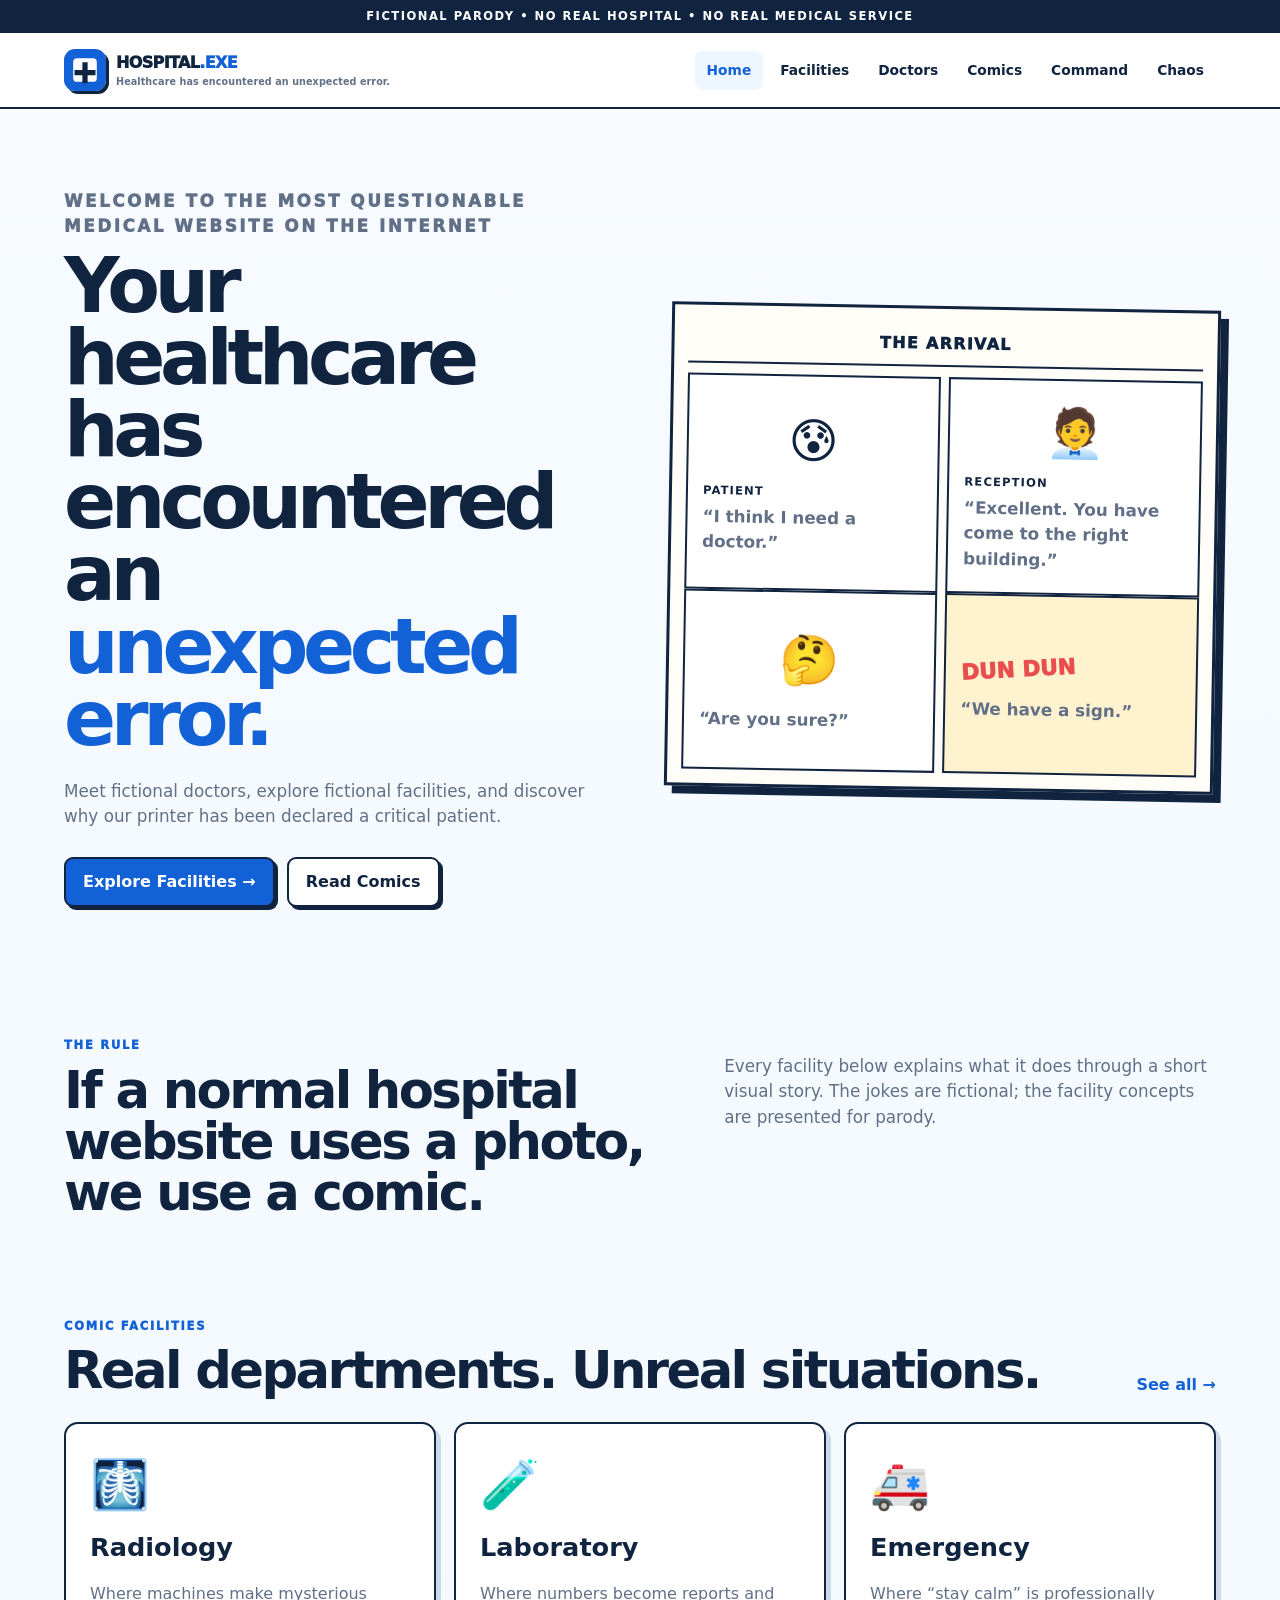
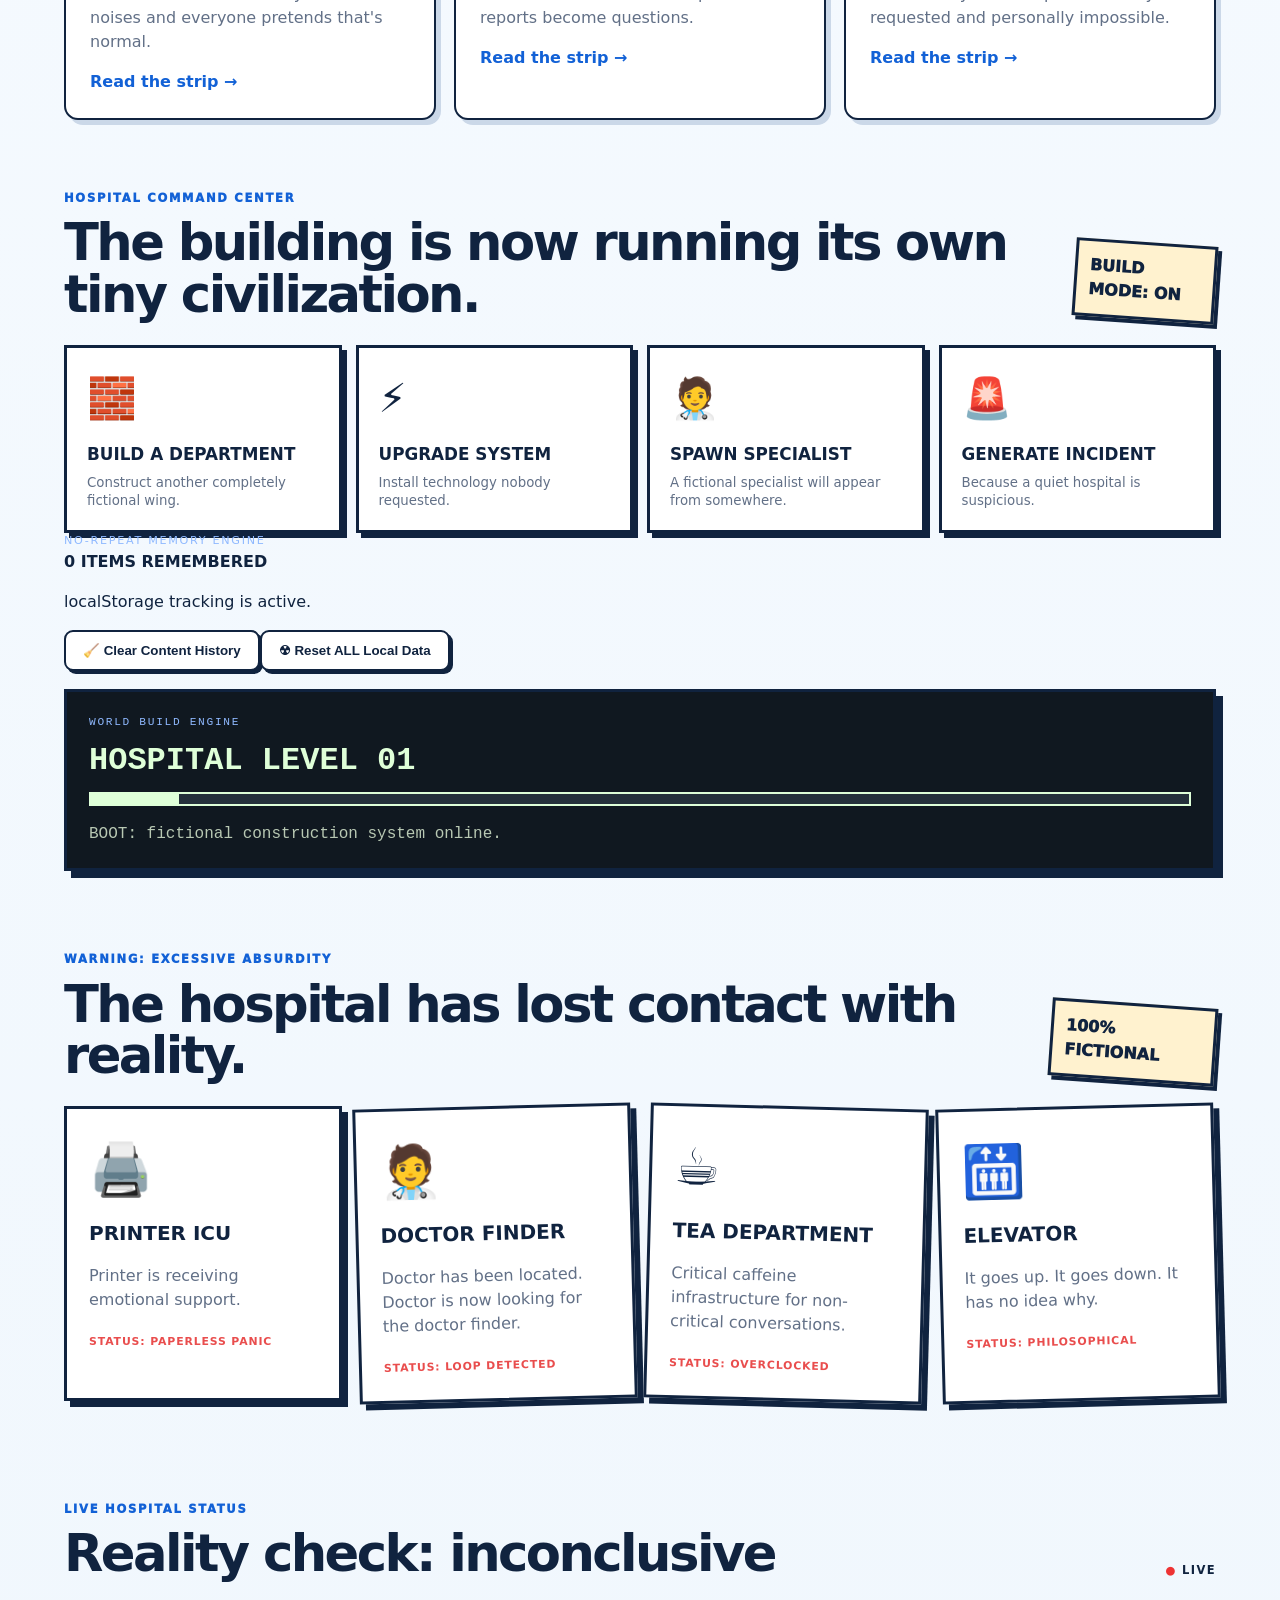
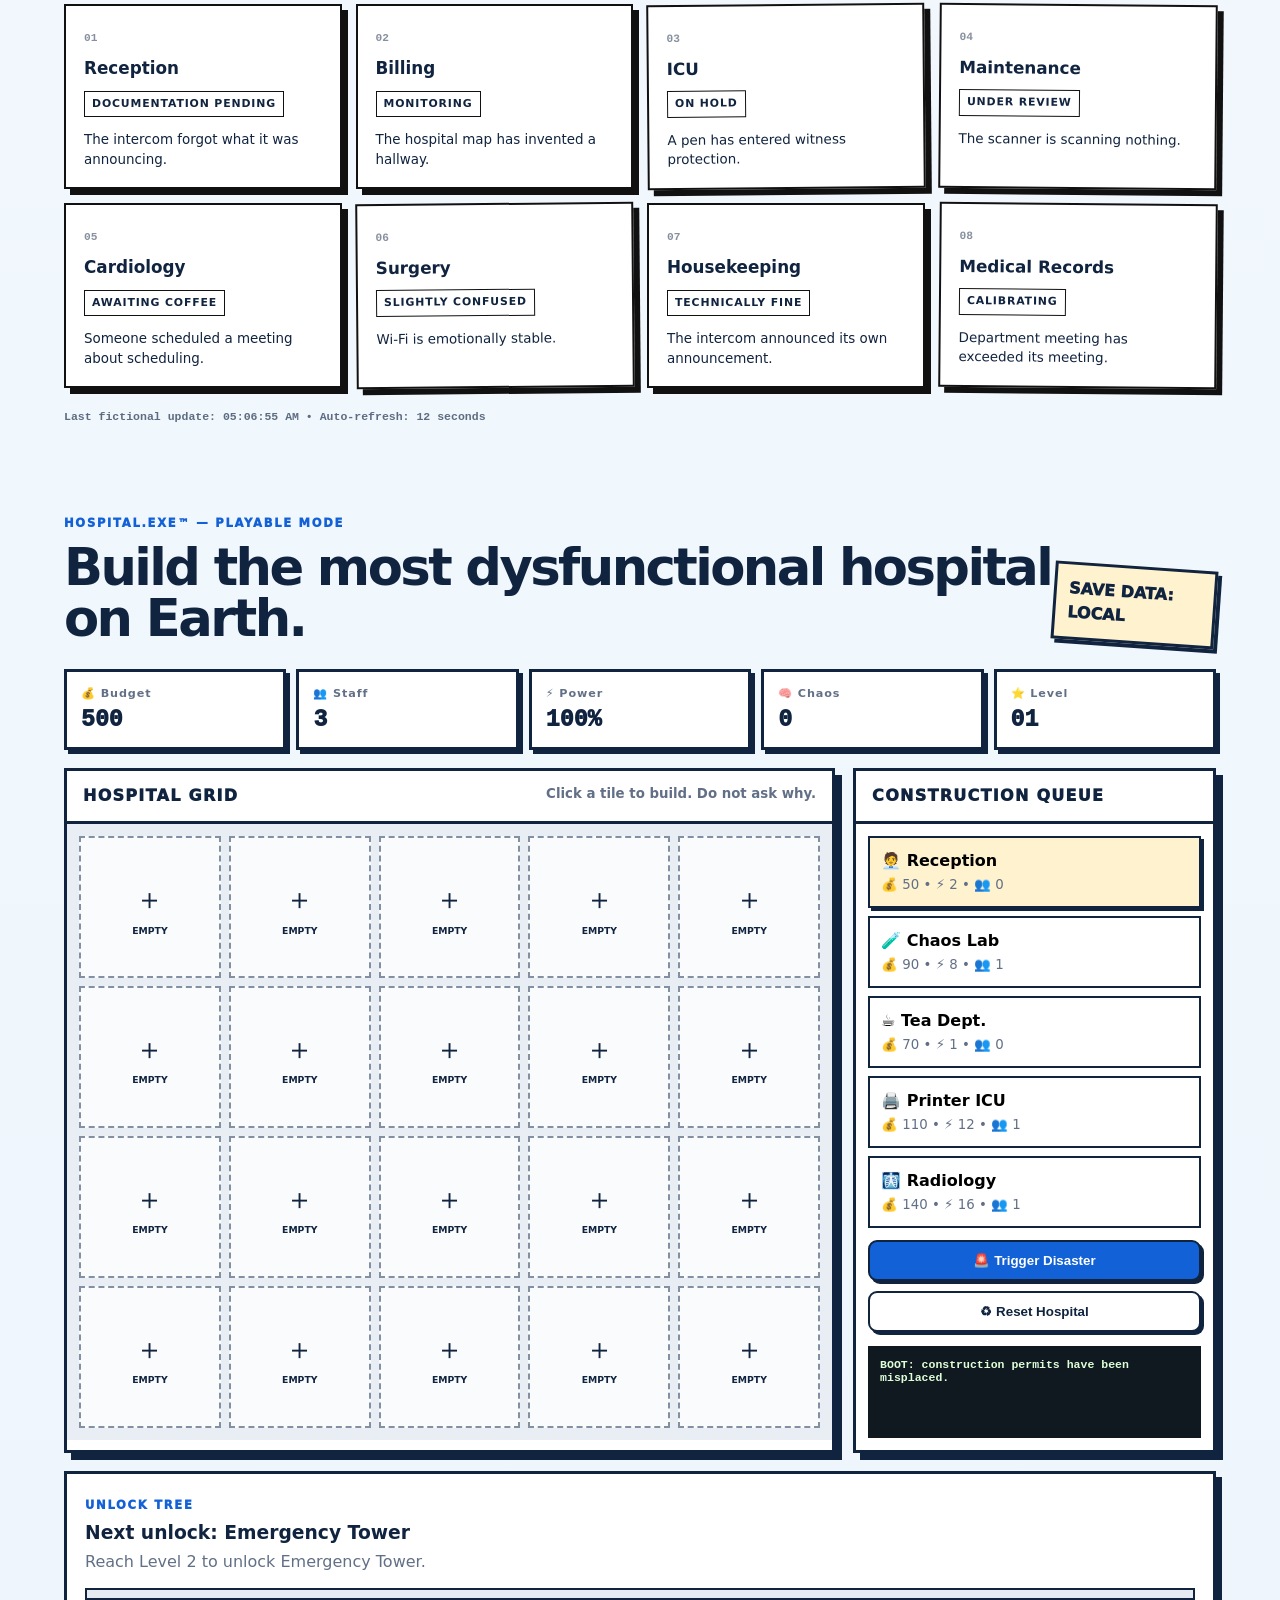
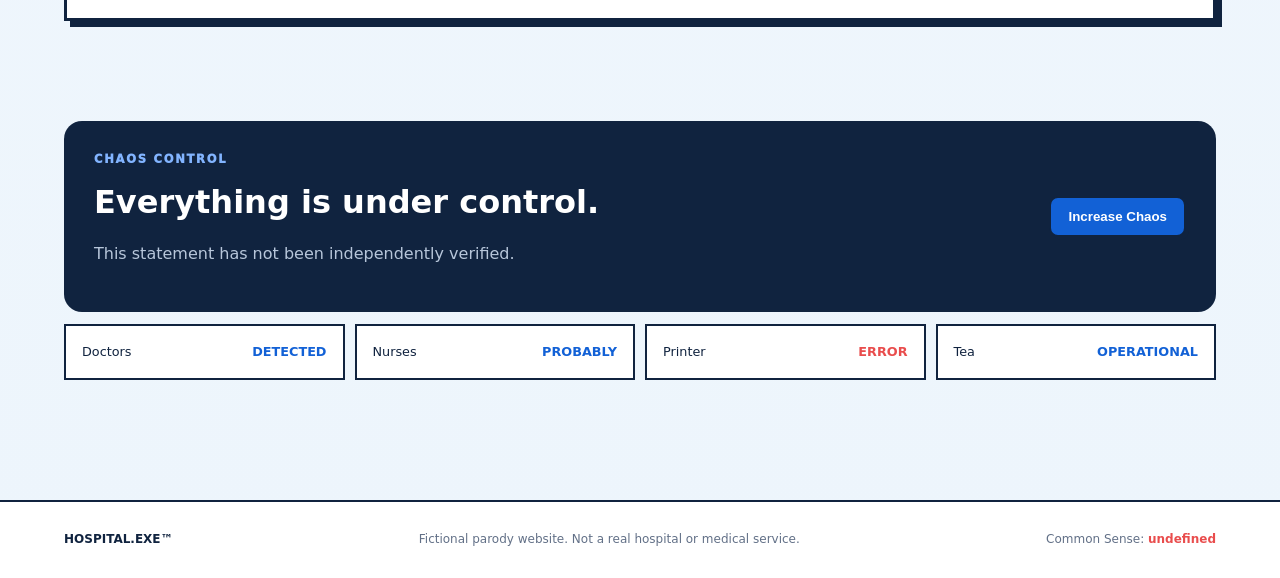
==== commit 5b198f32: "Add visible no-repeat controls and remove escaped newline" ====
--- a/index.html
+++ b/index.html
@@ -73,7 +73,7 @@
         <button class="control-tile" data-command="spawn"><span>🧑‍⚕️</span><b>SPAWN SPECIALIST</b><small>A fictional specialist will appear from somewhere.</small></button>
         <button class="control-tile" data-command="incident"><span>🚨</span><b>GENERATE INCIDENT</b><small>Because a quiet hospital is suspicious.</small></button>
       </div>
-      <div class="queue-console"><span class="console-label">WORLD BUILD ENGINE</span><strong id="world-level">HOSPITAL LEVEL 01</strong><div class="queue-meter"><i id="world-progress"></i></div><p id="world-log">BOOT: fictional construction system online.</p></div>
+      <div class="history-console"><span class="console-label">NO-REPEAT MEMORY ENGINE</span><strong id="history-count">0 ITEMS REMEMBERED</strong><p id="history-state">localStorage tracking is active.</p><div class="history-actions"><button class="button" id="clear-history">🧹 Clear Content History</button><button class="button" id="reset-data">☢ Reset ALL Local Data</button></div></div><div class="queue-console"><span class="console-label">WORLD BUILD ENGINE</span><strong id="world-level">HOSPITAL LEVEL 01</strong><div class="queue-meter"><i id="world-progress"></i></div><p id="world-log">BOOT: fictional construction system online.</p></div>
     </section>
     <section class="section absurd-zone"><div class="section-head"><div><p class="eyebrow">WARNING: EXCESSIVE ABSURDITY</p><h2>The hospital has lost contact with reality.</h2></div><span class="sticker">100% FICTIONAL</span></div><div class="absurd-grid"><div class="absurd-card"><span class="giant">🖨️</span><h3>PRINTER ICU</h3><p>Printer is receiving emotional support.</p><b>STATUS: PAPERLESS PANIC</b></div><div class="absurd-card tilt"><span class="giant">🧑‍⚕️</span><h3>DOCTOR FINDER</h3><p>Doctor has been located. Doctor is now looking for the doctor finder.</p><b>STATUS: LOOP DETECTED</b></div><div class="absurd-card"><span class="giant">☕</span><h3>TEA DEPARTMENT</h3><p>Critical caffeine infrastructure for non-critical conversations.</p><b>STATUS: OVERCLOCKED</b></div><div class="absurd-card tilt"><span class="giant">🛗</span><h3>ELEVATOR</h3><p>It goes up. It goes down. It has no idea why.</p><b>STATUS: PHILOSOPHICAL</b></div></div></section><section class="section live-status" id="live-status"><div class="section-head"><div><p class="eyebrow">LIVE HOSPITAL STATUS</p><h2 id="live-status-title">Synchronizing fictional reality…</h2></div><span class="live-dot">● LIVE</span></div><div class="live-status-grid" id="live-status-grid"></div><p class="status-timestamp" id="status-timestamp">Awaiting first fictional telemetry packet…</p></section>
 
@@ -97,7 +97,8 @@
   </main>
 
   <footer><strong>HOSPITAL.EXE™</strong><span>Fictional parody website. Not a real hospital or medical service.</span><span>Common Sense: <b>undefined</b></span></footer>
-  <script src="js/generated-content.js"></script>\n  <script src="js/app.js"></script>
+  <script src="js/generated-content.js"></script>
+  <script src="js/app.js"></script>
 <noscript><div class="top-alert">JavaScript is required for LIVE fictional status and PWA features.</div></noscript>
 </body>
 </html>
